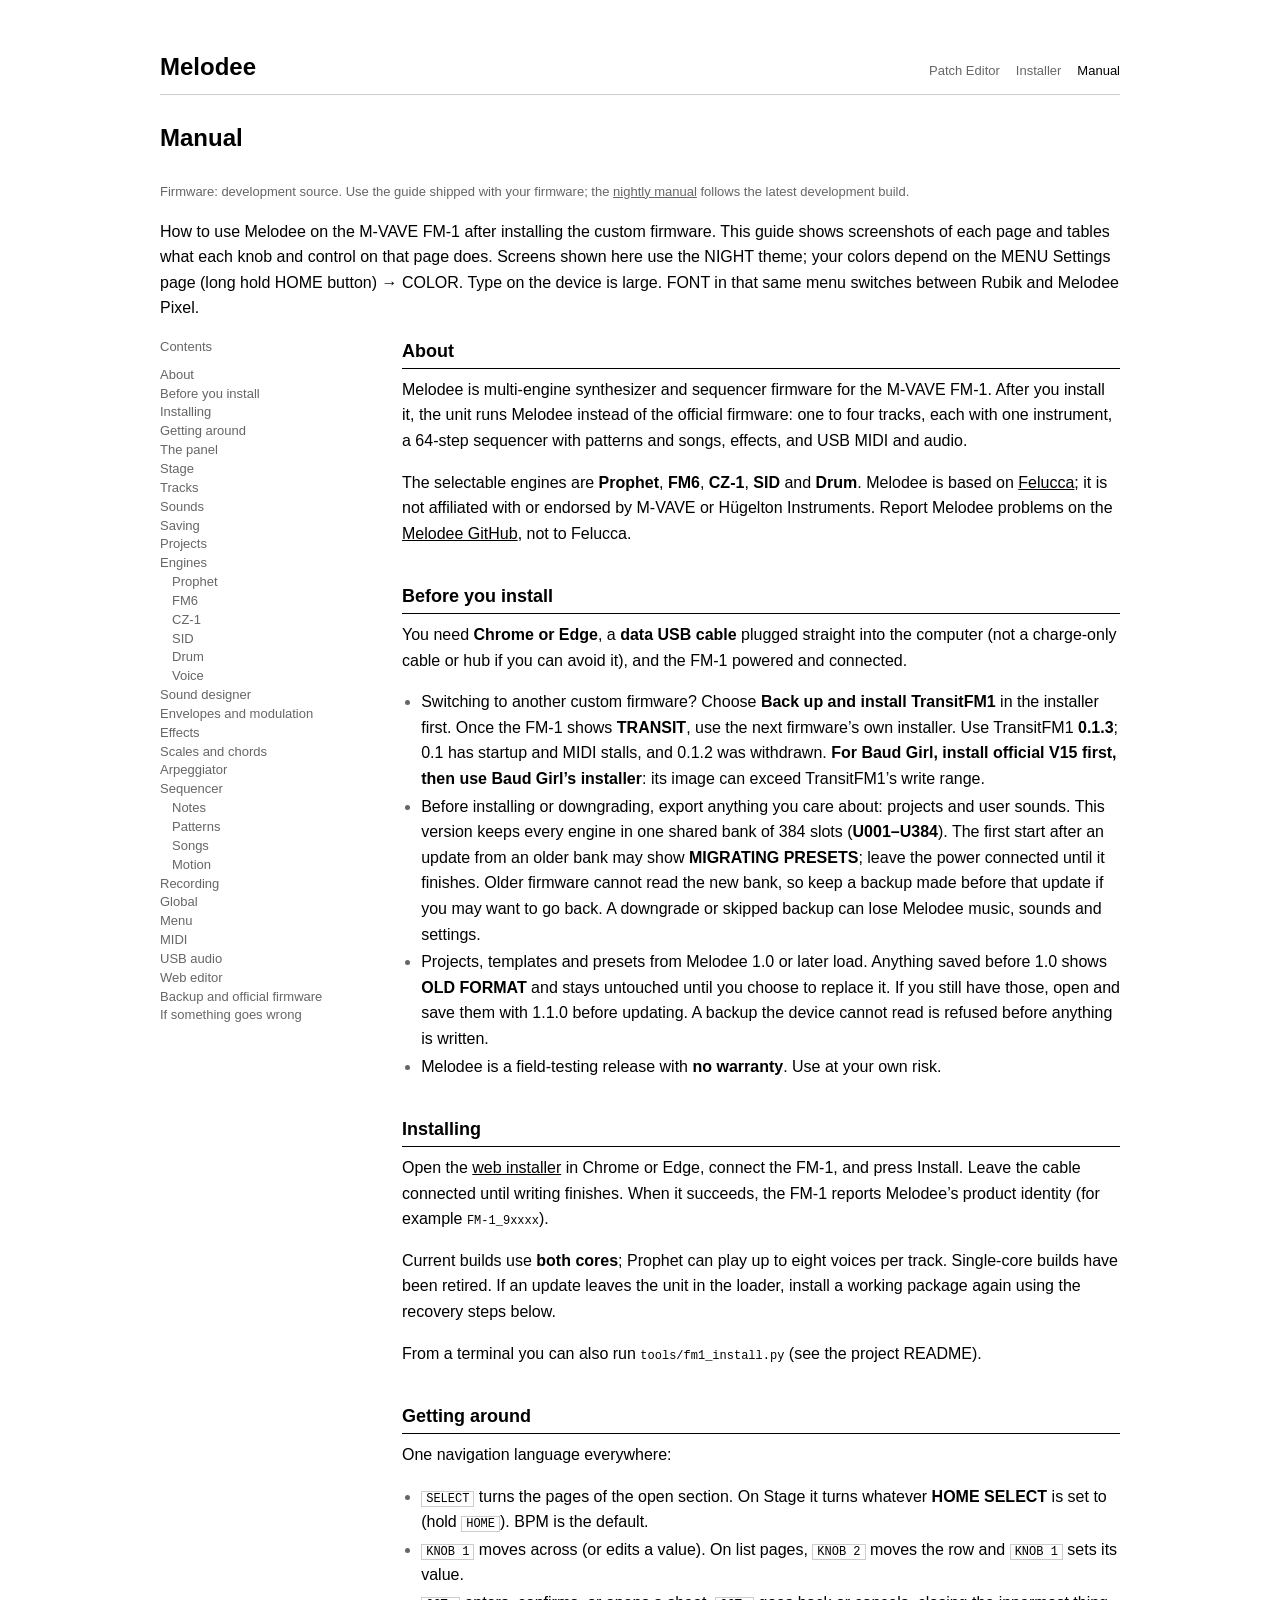
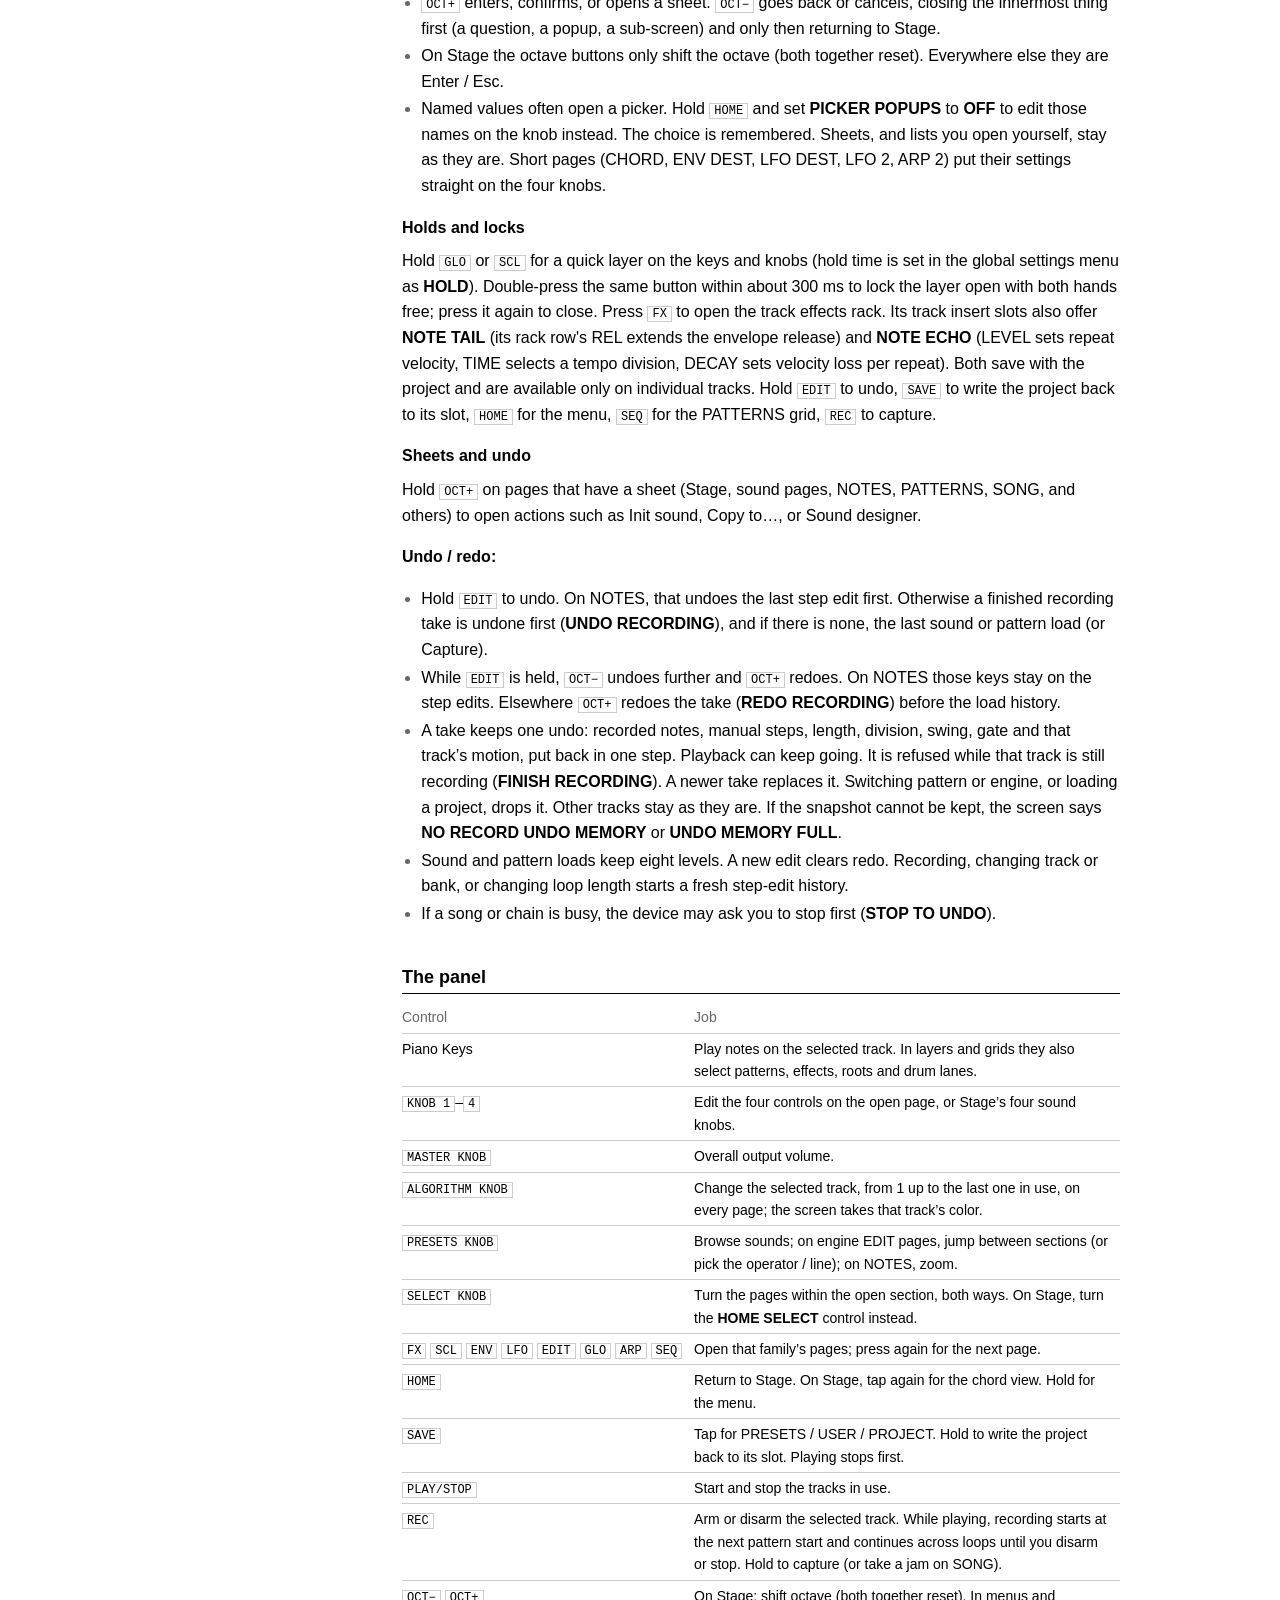
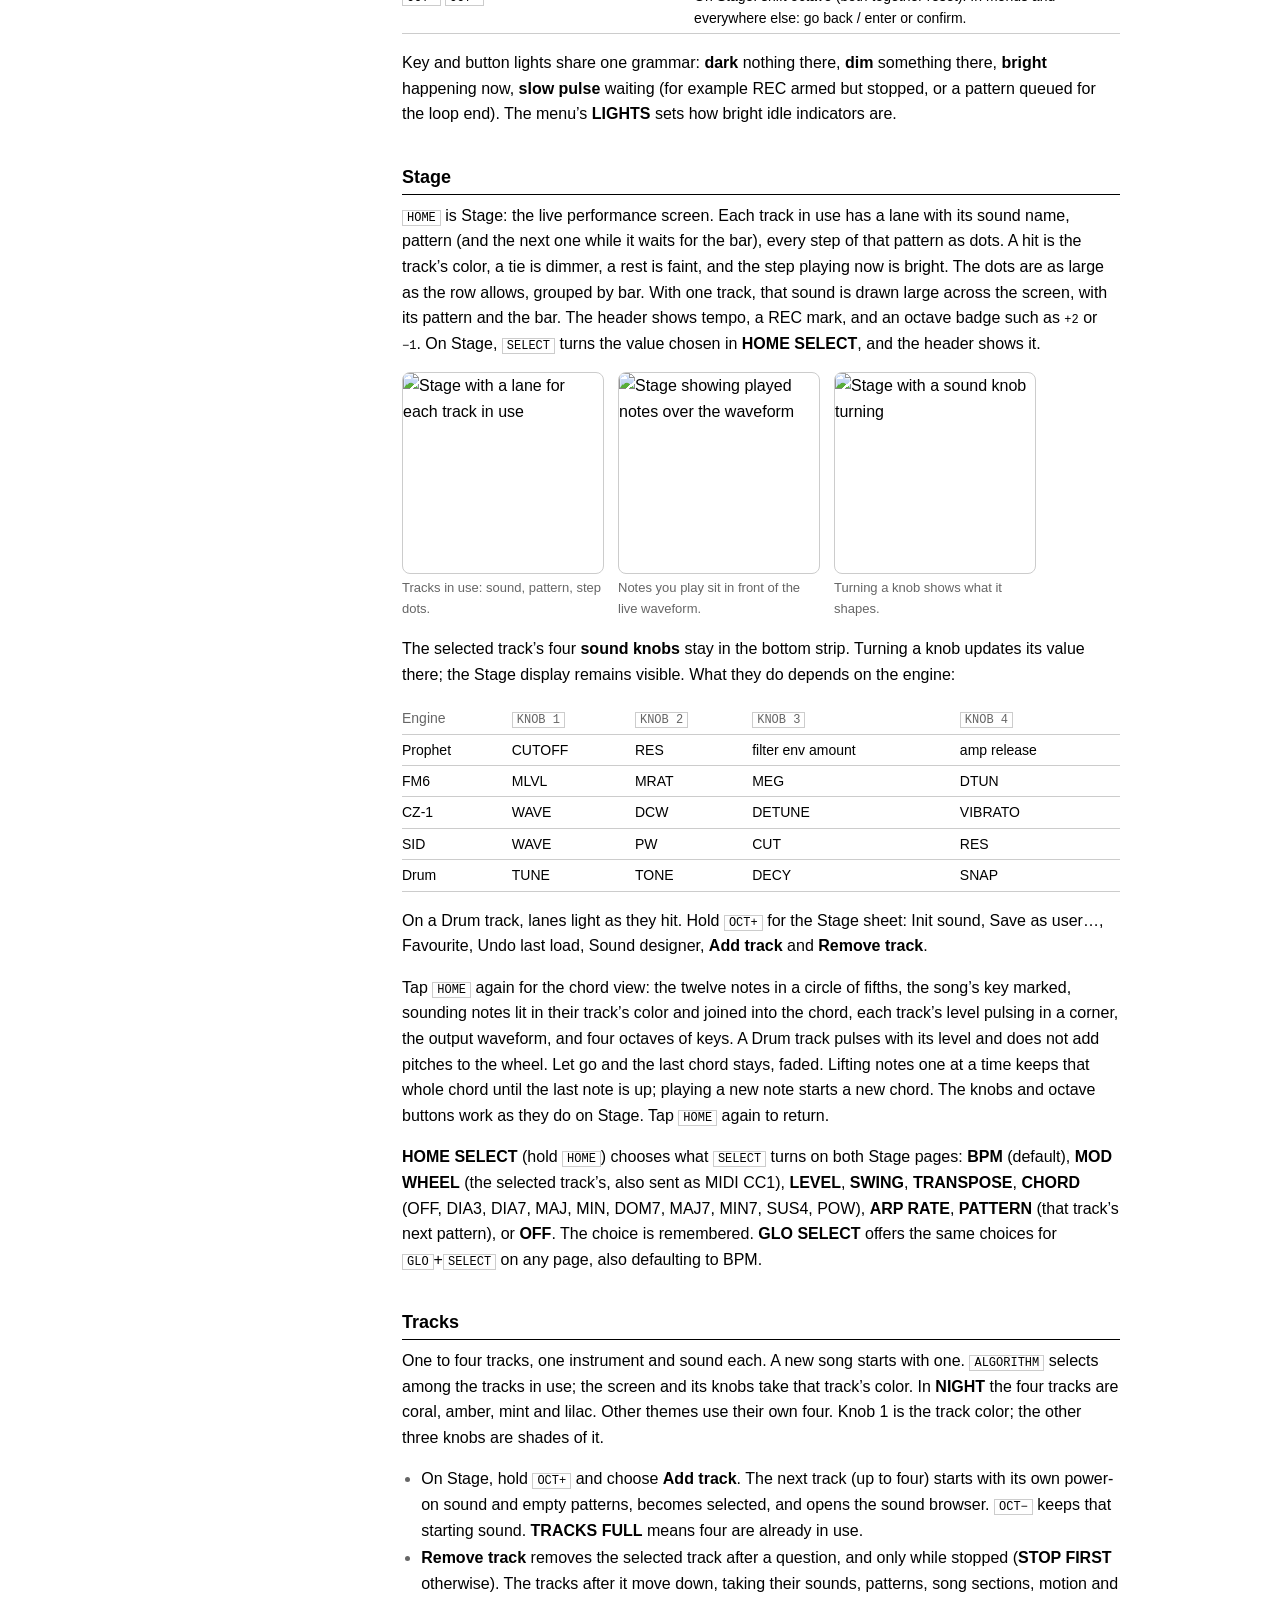
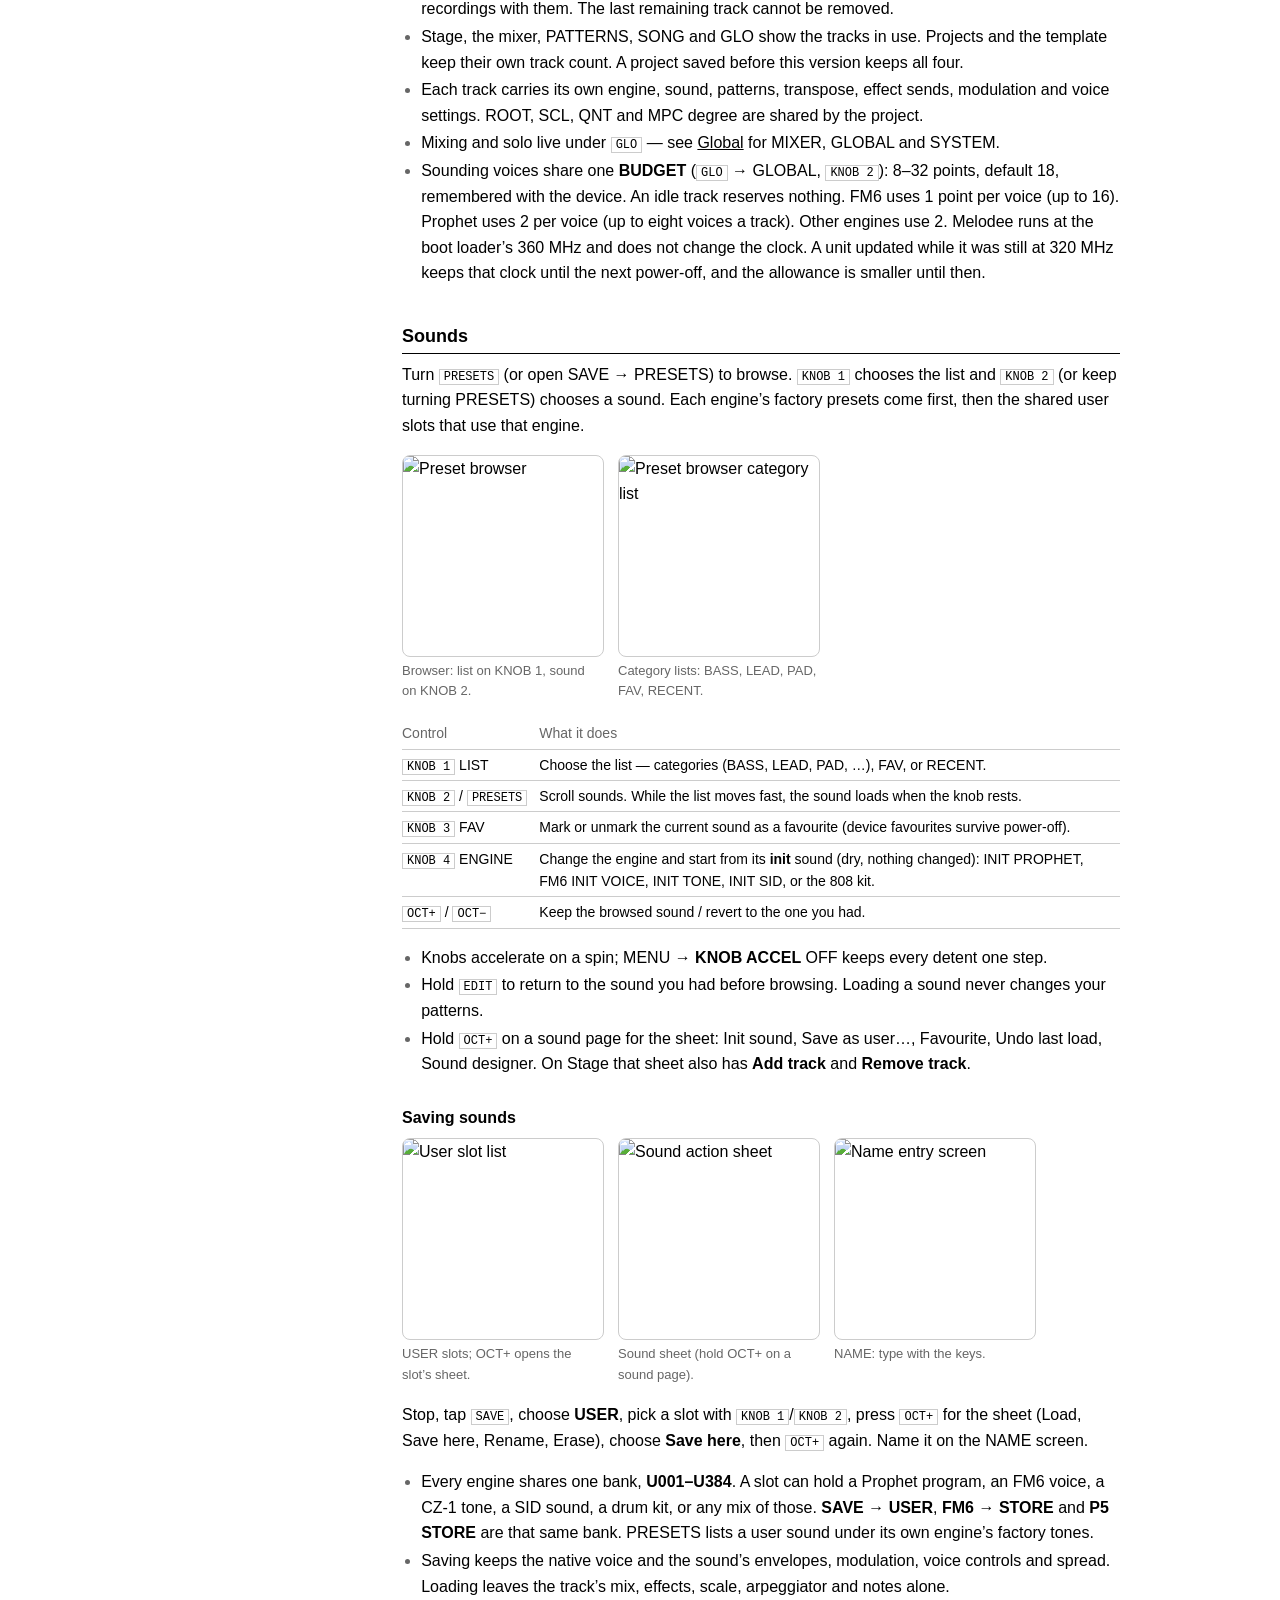
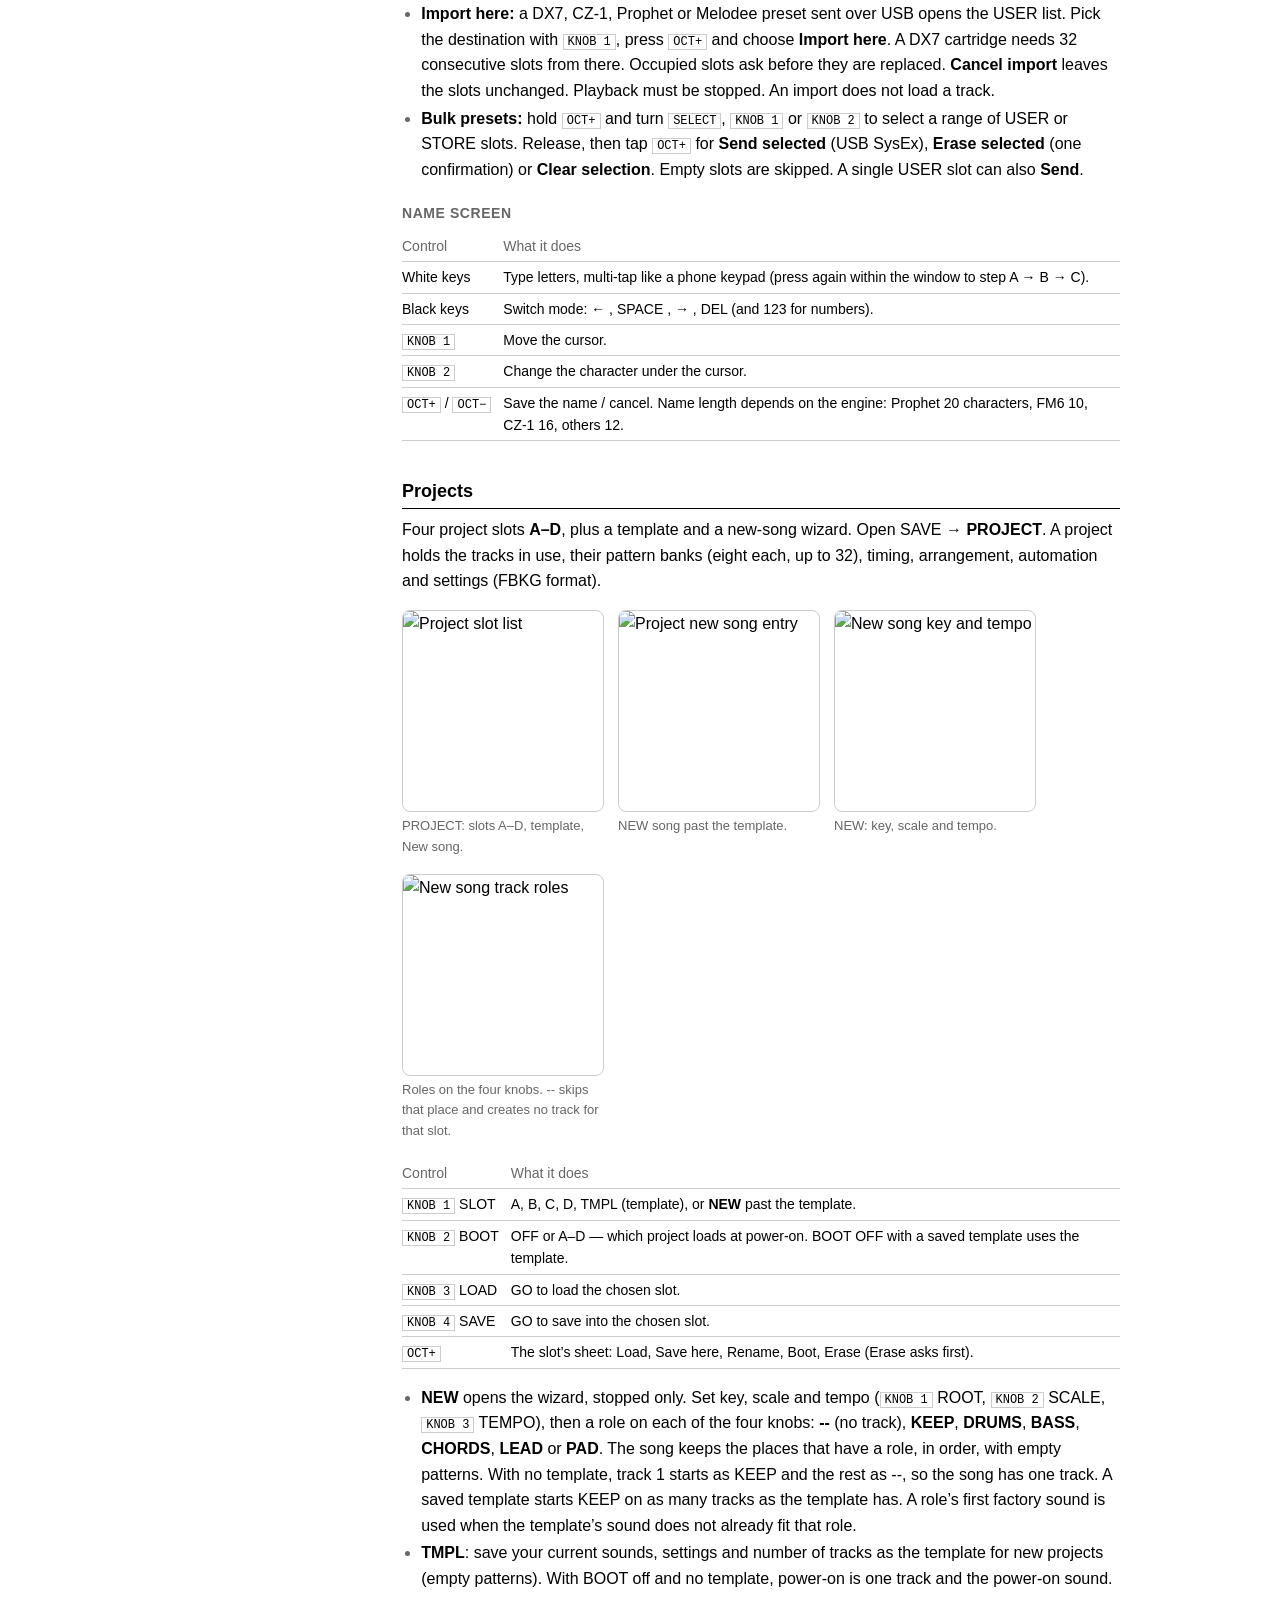
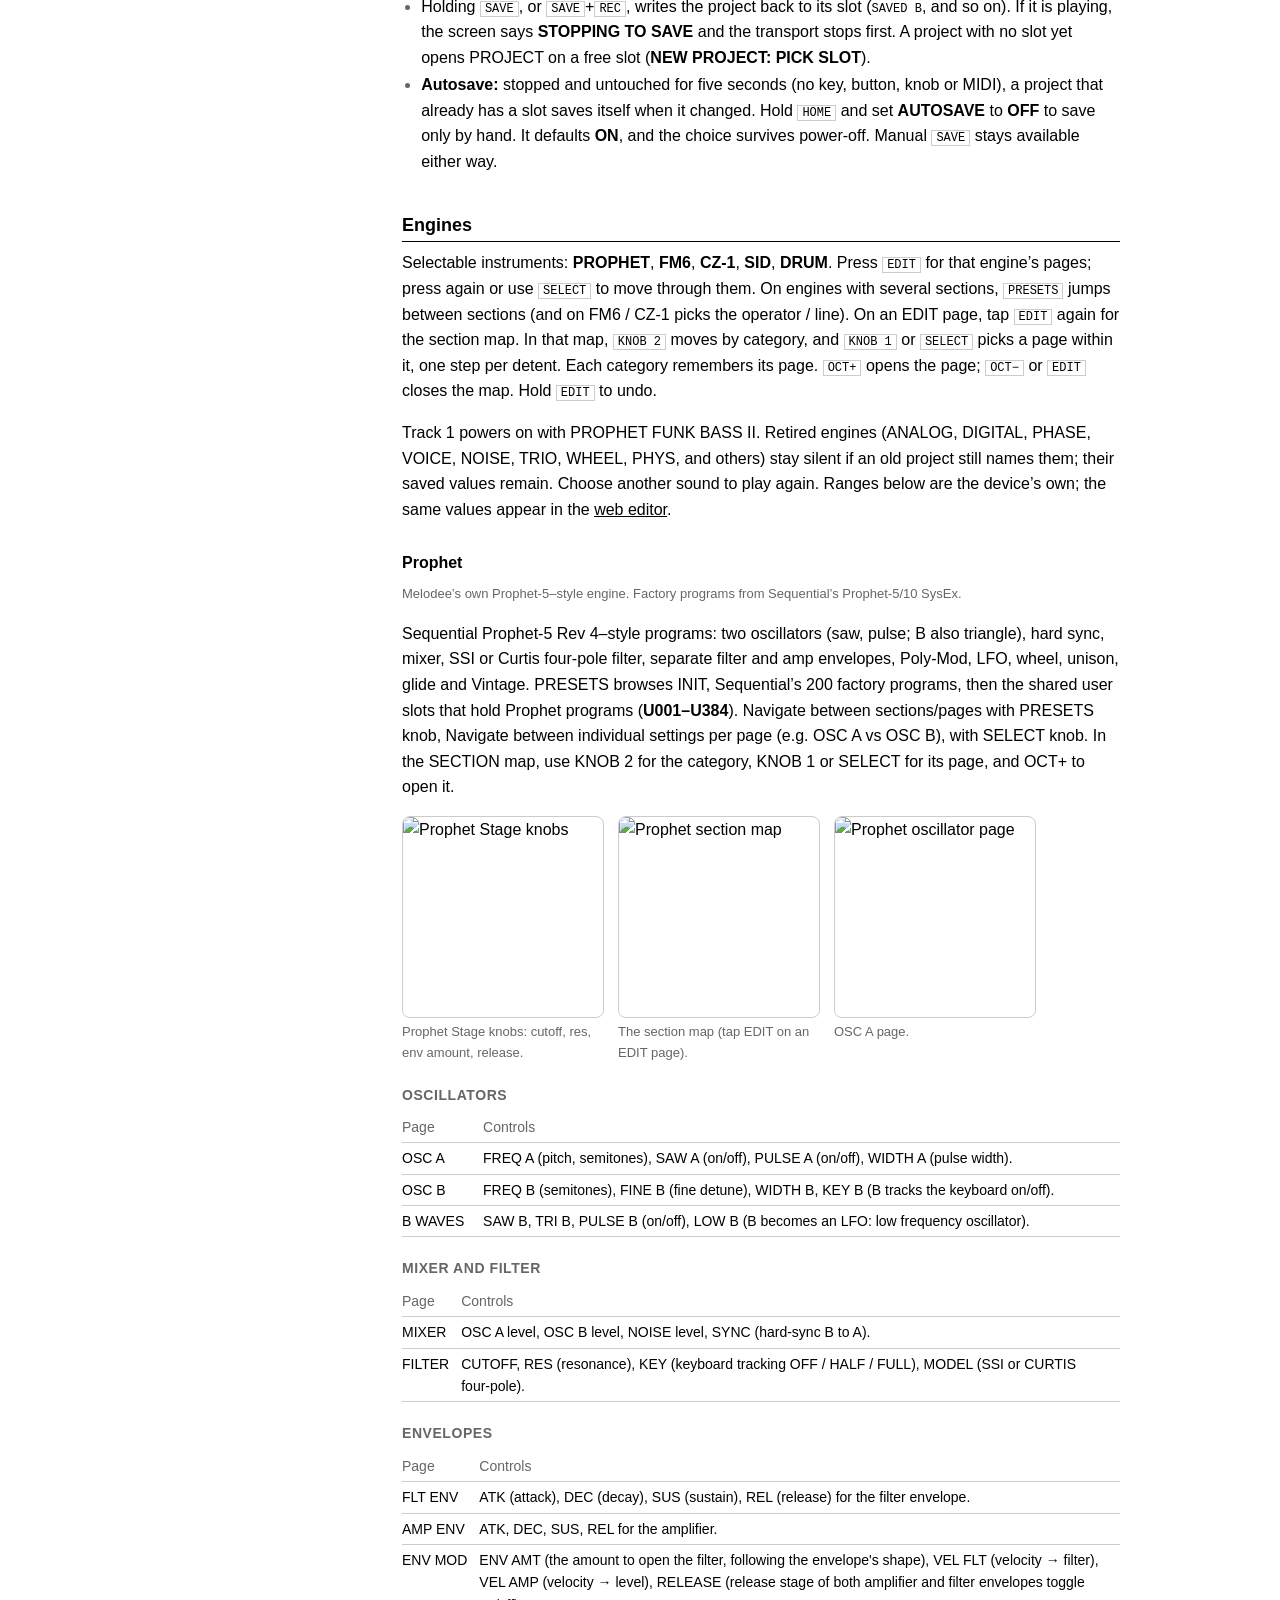
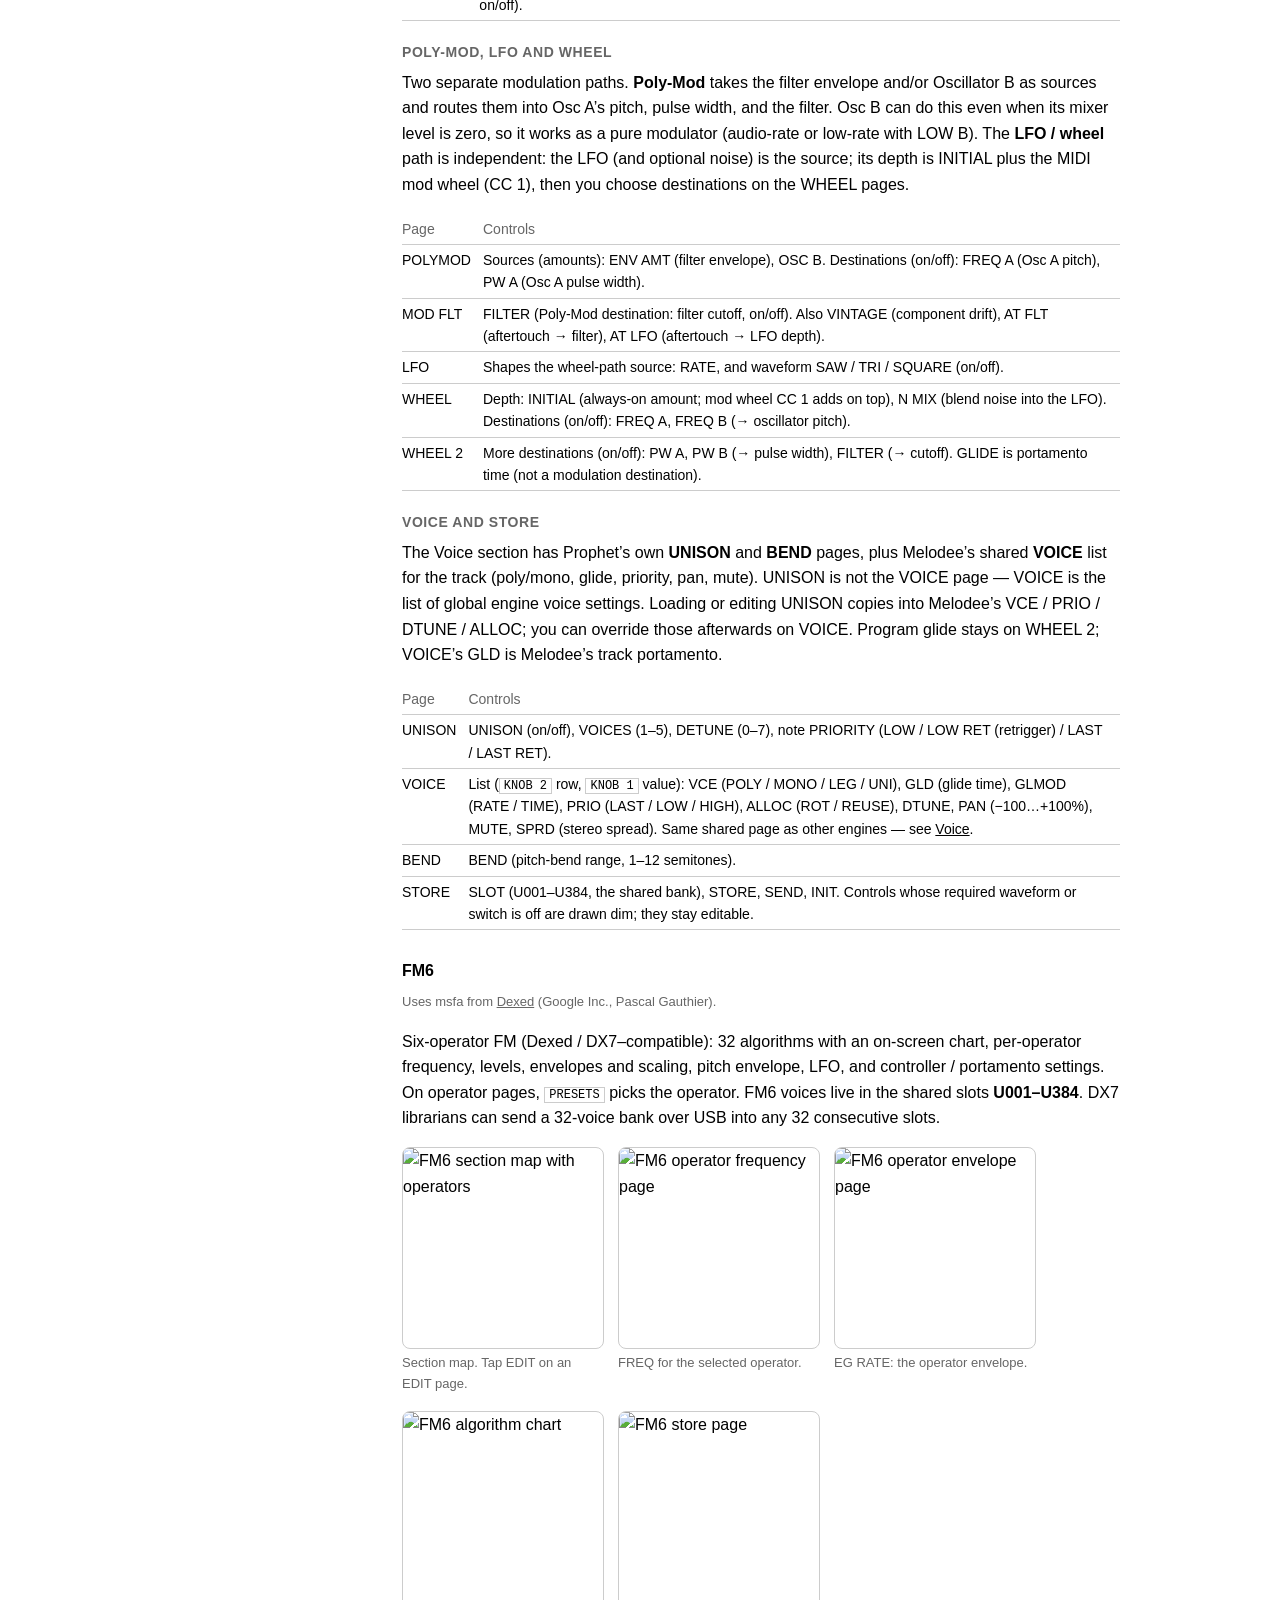
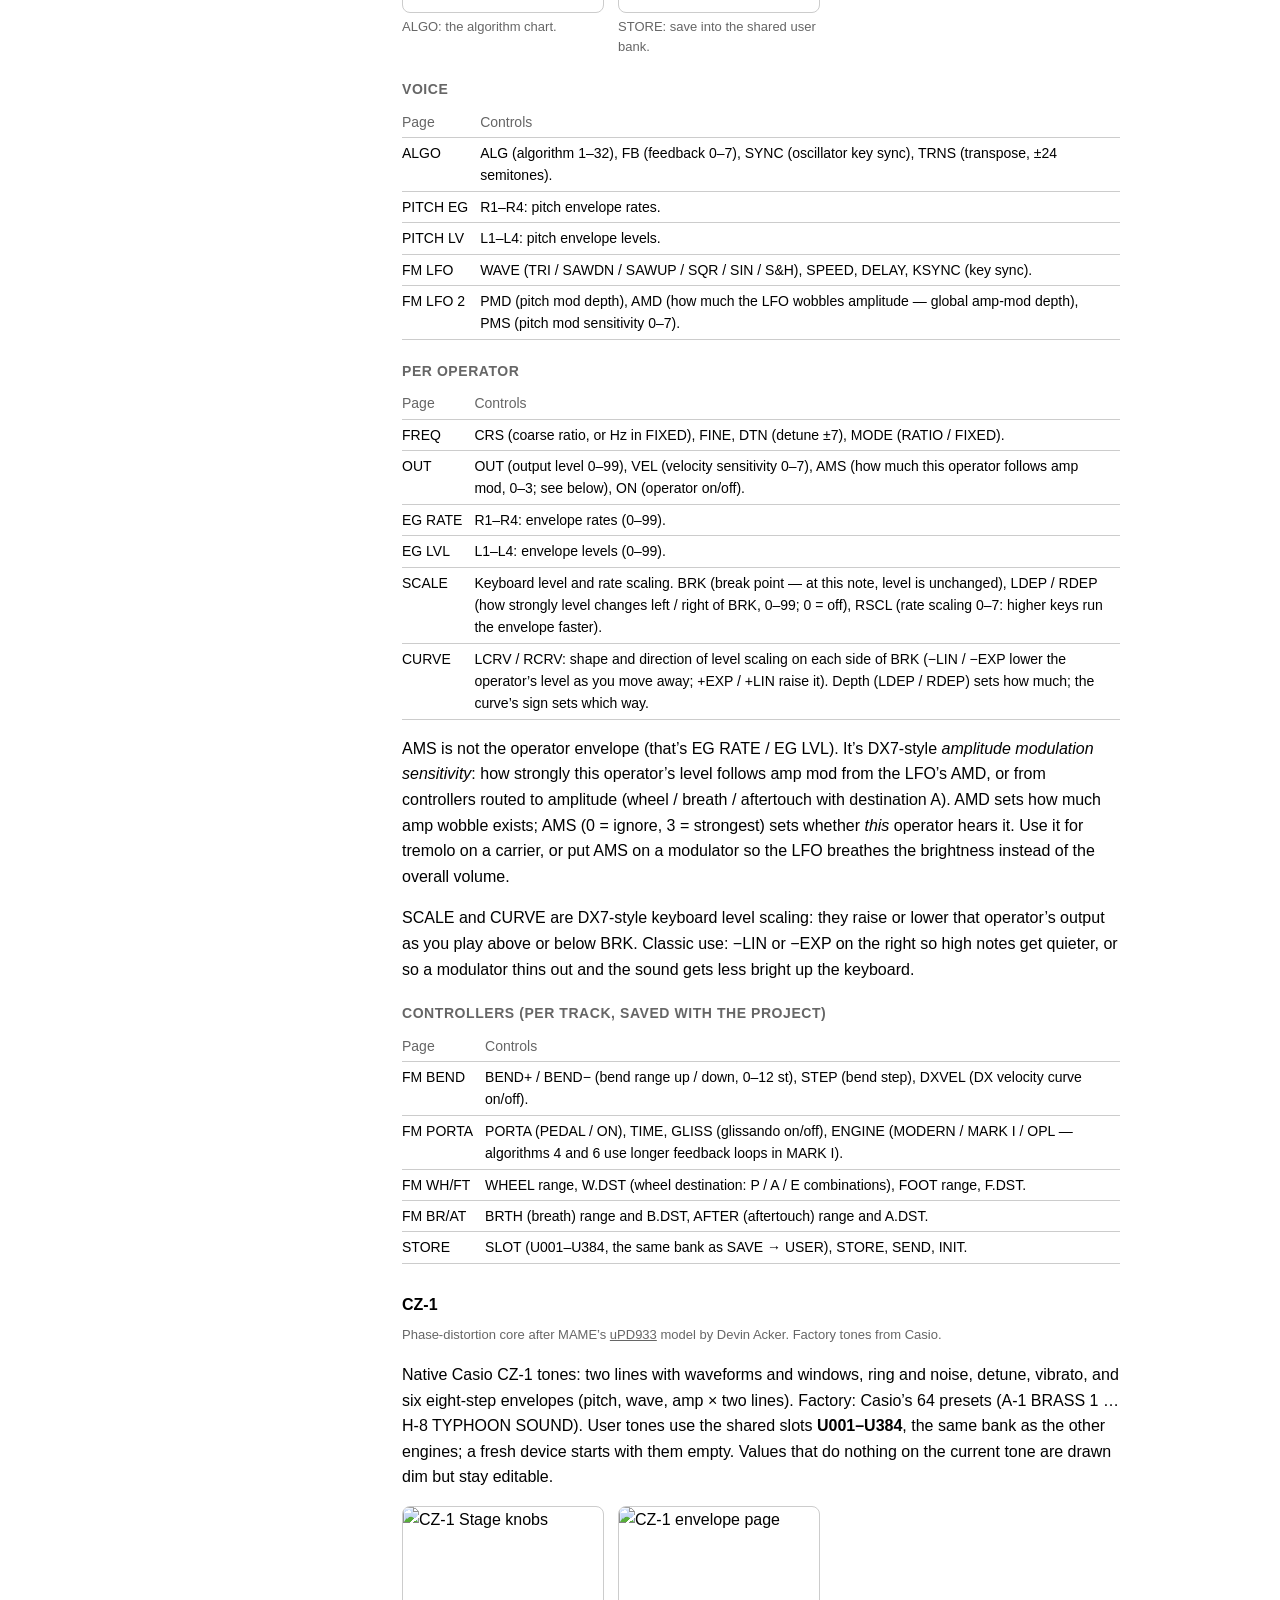
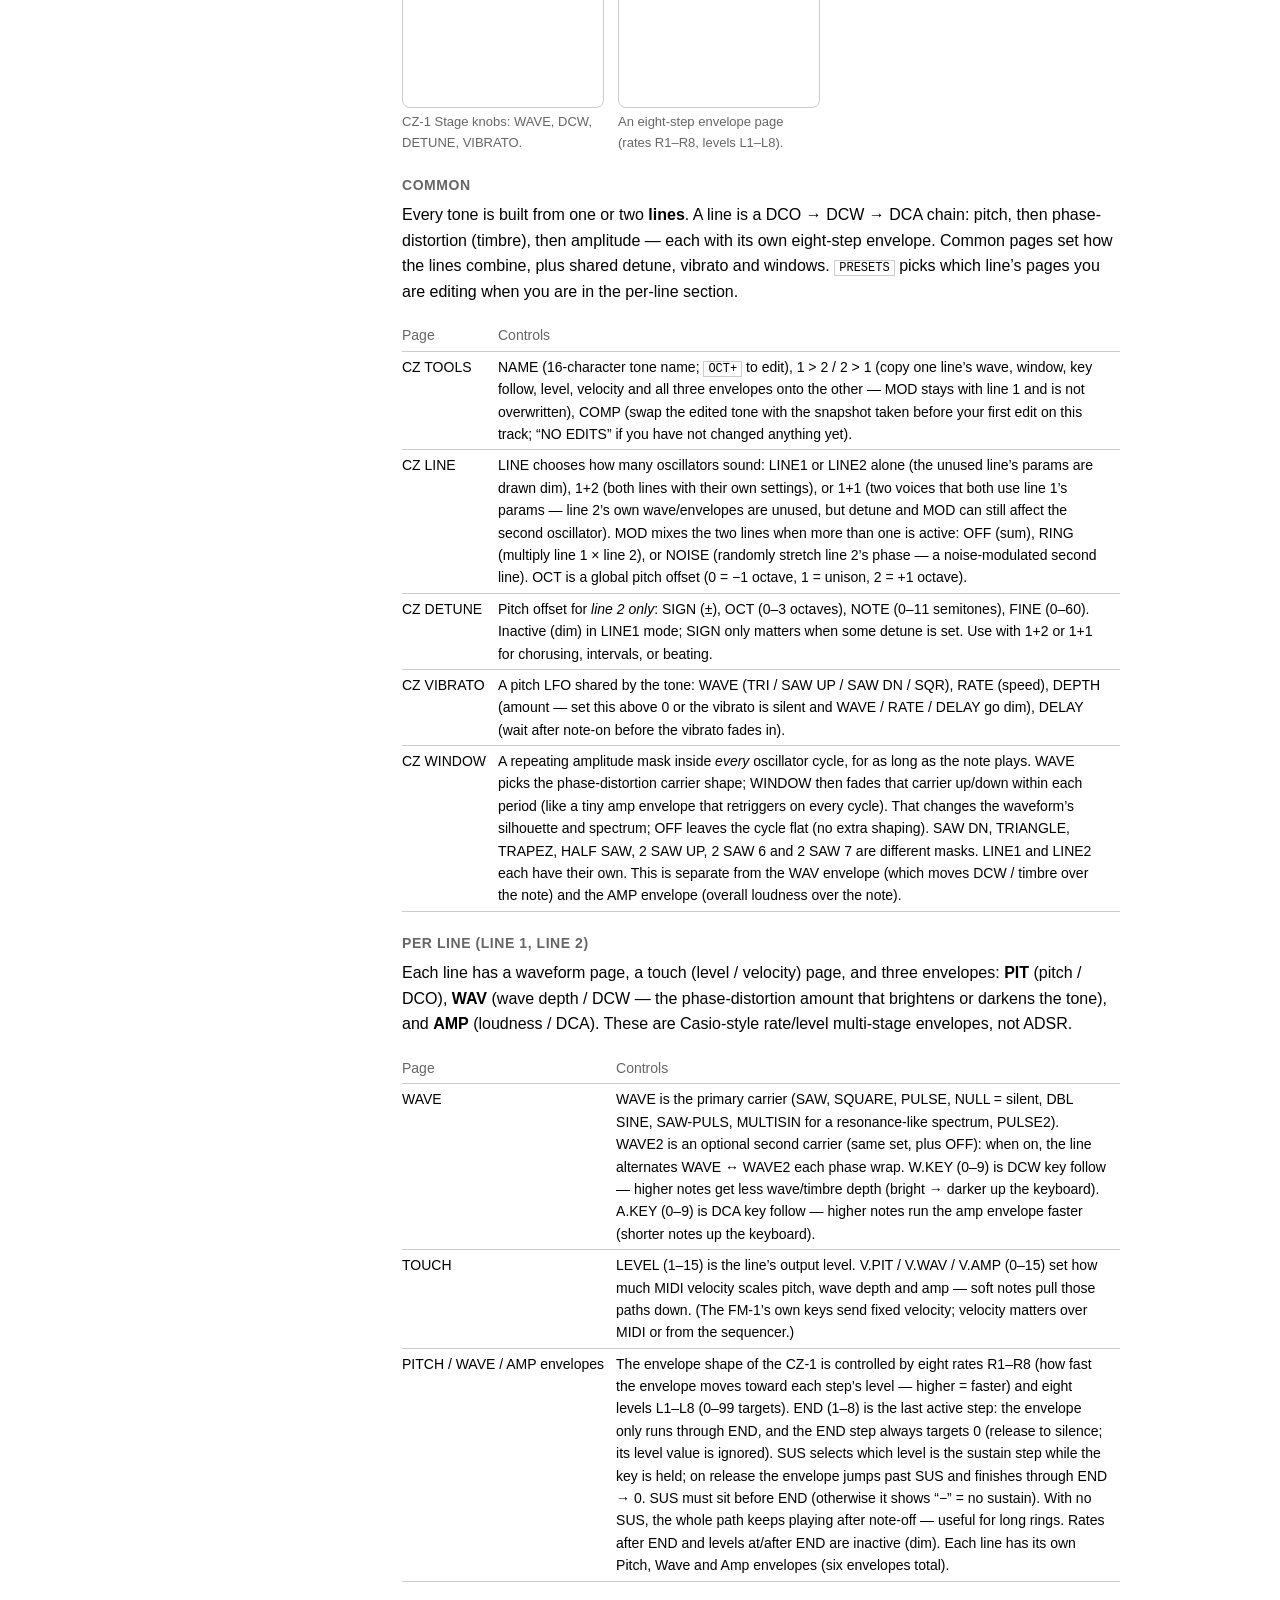
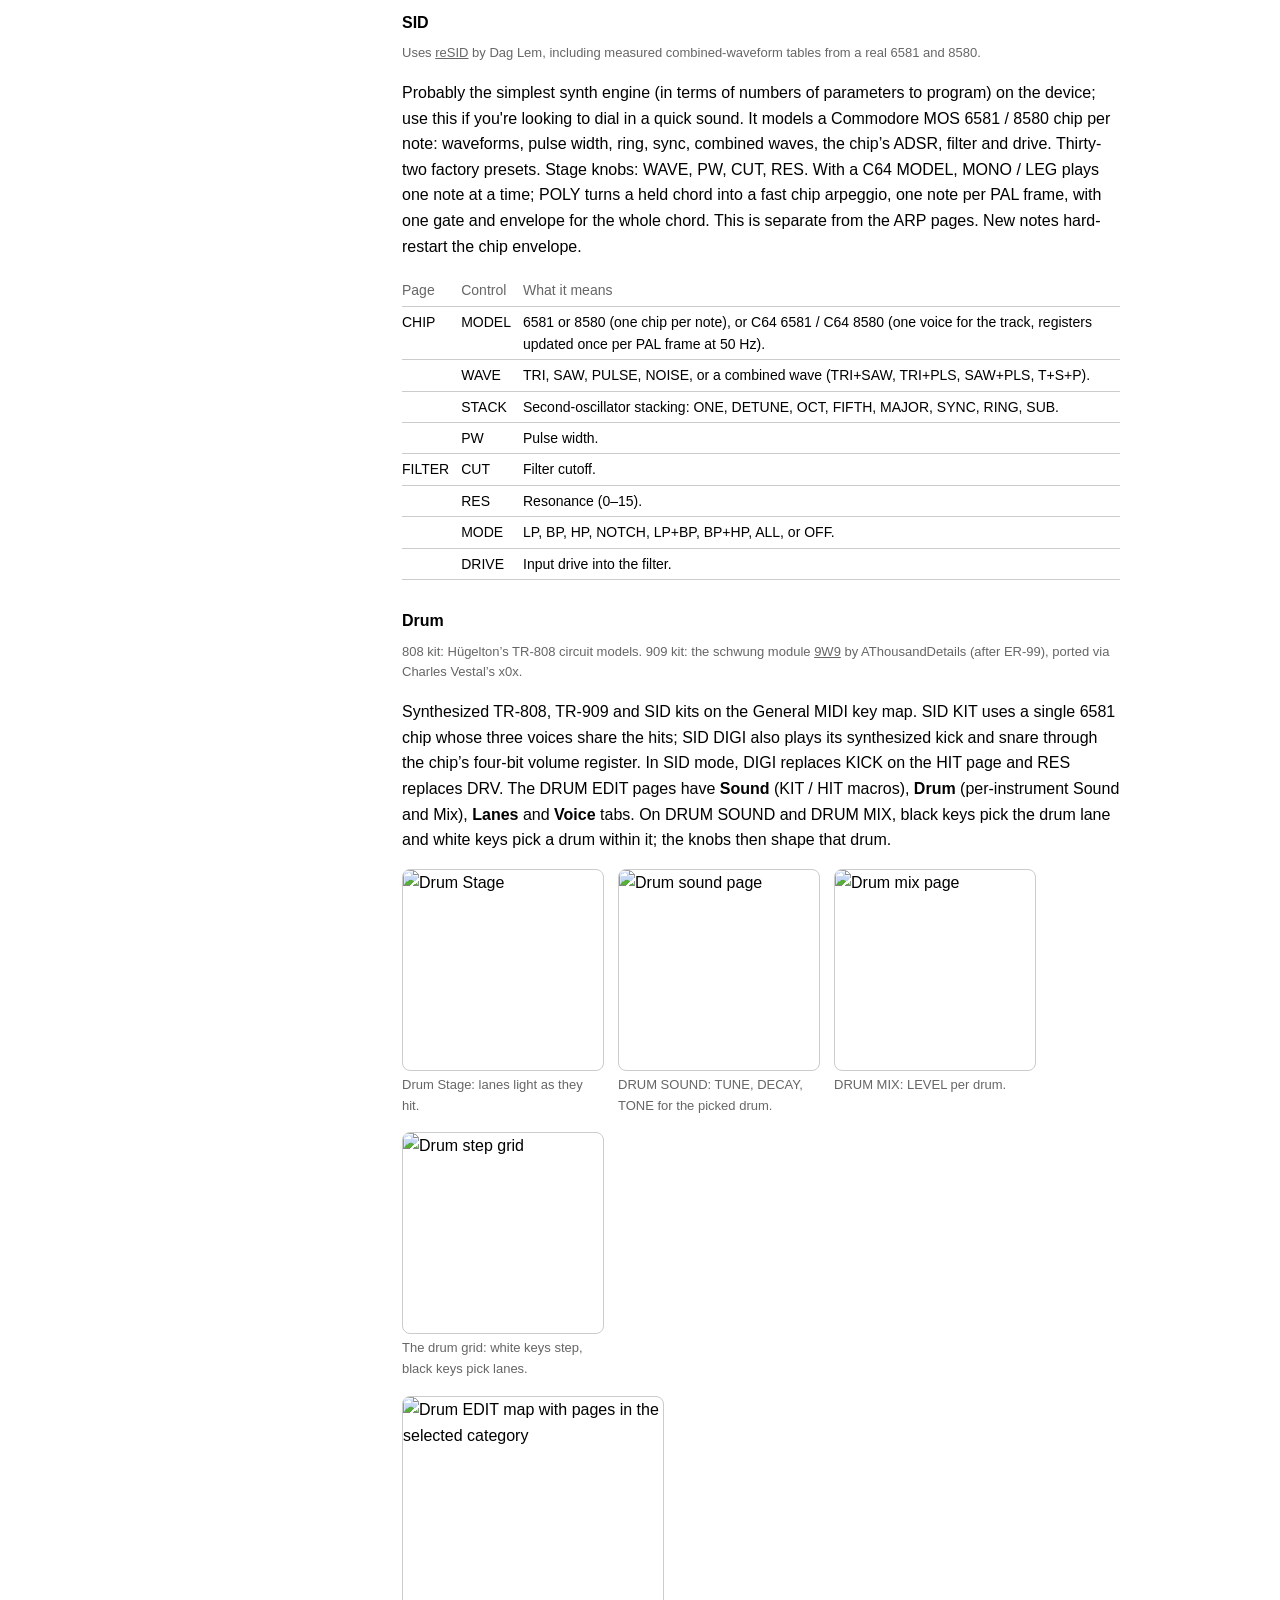
==== web/manual/index.html @ 5f08d98c "feat(seq): make recording QNT project-wide Mirror recording quantization across all eight tracks whi" ====
<!doctype html>
<!-- SPDX-License-Identifier: GPL-3.0-only
     Copyright (C) 2026 Kerem Kilic (Ellic Studio)
     Copyright (C) 2026 Relyt29 (@relyt29), Signals Intelligence Sound (https://sigintsound.com/) -->
<!-- Melodee user manual. English only. Screenshots are generated beside this file
     (NIGHT UI renders, tools/manual_shots.py) and are not committed. -->
<html lang="en">
<head>
<meta charset="utf-8">
<meta name="viewport" content="width=device-width, initial-scale=1">
<title>Melodee manual</title>
<style>
  :root { --bg: #fff; --fg: #000; --dim: #666; --line: #ccc; }
  @media (prefers-color-scheme: dark) {
    :root:not([data-theme="light"]) { --bg: #000; --fg: #fff; --dim: #888; --line: #444; }
  }
  :root[data-theme="dark"] { --bg: #000; --fg: #fff; --dim: #888; --line: #444; }
  html { color-scheme: light dark; }
  body { margin: 0; background: var(--bg); color: var(--fg);
         font: 16px/1.6 -apple-system, BlinkMacSystemFont, "Helvetica Neue", Arial, sans-serif; }
  main { max-width: 960px; margin: 0 auto; padding: 48px 16px; }
  h1 { font-size: 24px; font-weight: 600; margin: 0 0 24px; }
  h2 { font-size: 18px; font-weight: 600; margin: 0 0 8px; padding-bottom: 2px; border-bottom: 1px solid var(--fg); }
  h3 { font-size: 16px; font-weight: 600; margin: 0 0 8px; }
  h4 { font-size: 14px; font-weight: 600; margin: 20px 0 6px; color: var(--dim); text-transform: uppercase; letter-spacing: 0.04em; }
  p { margin: 0 0 16px; }
  a { color: inherit; }
  a:focus-visible { outline: 1px solid var(--fg); outline-offset: 2px; }
  .site { display: flex; justify-content: space-between; align-items: baseline; gap: 12px; margin: 0 0 24px; padding-bottom: 8px; border-bottom: 1px solid var(--line); }
  .site .brand { font-size: 24px; font-weight: 600; }
  .site .links { display: flex; gap: 16px; font-size: 13px; }
  .site .links a { color: var(--dim); text-decoration: none; }
  .site .links a:hover { color: var(--fg); }
  .site .links a[aria-current="page"] { color: var(--fg); }
  .small { color: var(--dim); font-size: 13px; }
  .layout { display: grid; grid-template-columns: minmax(0, 1fr); gap: 8px 32px; align-items: start; }
  .toc { margin: 0 0 8px; }
  .toc-label { margin: 0 0 8px; color: var(--dim); font-size: 13px; }
  .toc a { color: var(--dim); text-decoration: none; font-size: 13px; line-height: 1.45; }
  .toc a.here { color: var(--fg); font-weight: 600; }
  .toc a.sub { padding-left: 12px; }
  section { margin: 0 0 36px; scroll-margin-top: 24px; }
  section section { margin: 28px 0 0; }
  ul, ol { margin: 0 0 16px; padding-left: 1.2em; }
  li { margin: 0 0 2px; }
  li::marker { color: var(--dim); }
  table { border-collapse: collapse; width: 100%; margin: 0 0 16px; font-size: 14px; }
  th { font-weight: 400; color: var(--dim); text-align: left; }
  td, th { border-bottom: 1px solid var(--line); padding: 4px 12px 4px 0; vertical-align: top; }
  td:first-child { white-space: nowrap; }
  kbd, code { font: 12px/1.4 ui-monospace, SFMono-Regular, Menlo, Consolas, monospace; }
  kbd { border: 1px solid var(--line); padding: 0 4px; }
  figure { margin: 0 0 16px; }
  figure img { display: block; width: 100%; height: auto; }
  /* Device screens are 240 x 240; keep them small and crisp rather than stretched to the text column. */
  figure.shot { max-width: 260px; }
  figure.shot img { image-rendering: pixelated; border: 1px solid var(--line); border-radius: 8px; }
  .shots { display: flex; flex-wrap: wrap; gap: 16px; align-items: flex-start; margin: 0 0 16px; }
  .shots figure { margin: 0; flex: 0 1 200px; max-width: 210px; }
  figcaption { color: var(--dim); font-size: 13px; margin-top: 4px; }
  footer { margin-top: 24px; }
  @media (max-width: 799px) {
    .toc { display: flex; flex-wrap: wrap; gap: 2px 12px; }
    .toc-label { width: 100%; }
    .toc a.sub { padding-left: 0; }
  }
  @media (min-width: 800px) {
    .layout { grid-template-columns: 210px minmax(0, 1fr); }
    .toc { position: sticky; top: 24px; max-height: calc(100vh - 48px); overflow: auto; display: flex; flex-direction: column; }
  }
</style>
</head>
<body>
<main>
  <nav class="site">
    <span class="brand">Melodee</span>
    <div class="links">
      <a href="../editor/">Patch Editor</a>
      <a href="../installer/">Installer</a>
      <a href="./" aria-current="page">Manual</a>
    </div>
  </nav>
  <h1>Manual</h1>
  <p class="small">Firmware: <span data-firmware-version>development source</span>. Use the guide shipped with your firmware; the <a href="https://keremimo.github.io/melodee/webapp/manual/nightly/">nightly manual</a> follows the latest development build.</p>
  <p>How to use Melodee on the M-VAVE FM-1 after installing the custom firmware. This guide shows screenshots of each page and tables what each knob and control on that page does. Screens shown here use the NIGHT theme; your colors depend on the MENU Settings page (long hold HOME button) → COLOR. Type on the device is large. FONT in that same menu switches between Rubik and Melodee Pixel.</p>

  <div class="layout">
    <nav class="toc" id="toc" aria-label="Contents">
      <p class="toc-label">Contents</p>
      <a href="#about">About</a>
      <a href="#before">Before you install</a>
      <a href="#install">Installing</a>
      <a href="#navigate">Getting around</a>
      <a href="#panel">The panel</a>
      <a href="#stage">Stage</a>
      <a href="#tracks">Tracks</a>
      <a href="#sounds">Sounds</a>
      <a href="#saving">Saving</a>
      <a href="#projects">Projects</a>
      <a href="#engines">Engines</a>
      <a class="sub" href="#prophet">Prophet</a>
      <a class="sub" href="#fm6">FM6</a>
      <a class="sub" href="#cz1">CZ-1</a>
      <a class="sub" href="#sid">SID</a>
      <a class="sub" href="#drum">Drum</a>
      <a class="sub" href="#voice">Voice</a>
      <a href="#designer">Sound designer</a>
      <a href="#modulation">Envelopes and modulation</a>
      <a href="#effects">Effects</a>
      <a href="#scales">Scales and chords</a>
      <a href="#arp">Arpeggiator</a>
      <a href="#sequencer">Sequencer</a>
      <a class="sub" href="#notes">Notes</a>
      <a class="sub" href="#patterns">Patterns</a>
      <a class="sub" href="#songs">Songs</a>
      <a class="sub" href="#motion">Motion</a>
      <a href="#recording">Recording</a>
      <a href="#global">Global</a>
      <a href="#menu">Menu</a>
      <a href="#midi">MIDI</a>
      <a href="#usb-audio">USB audio</a>
      <a href="#editor">Web editor</a>
      <a href="#backup">Backup and official firmware</a>
      <a href="#trouble">If something goes wrong</a>
    </nav>

    <article id="doc">
      <section id="about">
        <h2>About</h2>
        <p>Melodee is multi-engine synthesizer and sequencer firmware for the M-VAVE FM-1. After you install it, the unit runs Melodee instead of the official firmware: one to four tracks, each with one instrument, a 64-step sequencer with patterns and songs, effects, and USB MIDI and audio.</p>
        <p>The selectable engines are <strong>Prophet</strong>, <strong>FM6</strong>, <strong>CZ-1</strong>, <strong>SID</strong> and <strong>Drum</strong>. Melodee is based on <a href="https://github.com/hugelton/Felucca" target="_blank" rel="noopener">Felucca</a>; it is not affiliated with or endorsed by M-VAVE or Hügelton Instruments. Report Melodee problems on the <a href="https://github.com/keremimo/melodee" target="_blank" rel="noopener">Melodee GitHub</a>, not to Felucca.</p>
      </section>

      <section id="before">
        <h2>Before you install</h2>
        <p>You need <strong>Chrome or Edge</strong>, a <strong>data USB cable</strong> plugged straight into the computer (not a charge-only cable or hub if you can avoid it), and the FM-1 powered and connected.</p>
        <ul>
          <li>Switching to another custom firmware? Choose <strong>Back up and install TransitFM1</strong> in the installer first. Once the FM-1 shows <strong>TRANSIT</strong>, use the next firmware’s own installer. Use TransitFM1 <strong>0.1.3</strong>; 0.1 has startup and MIDI stalls, and 0.1.2 was withdrawn. <strong>For Baud Girl, install official V15 first, then use Baud Girl’s installer</strong>: its image can exceed TransitFM1’s write range.</li>
          <li>Before installing or downgrading, export anything you care about: projects and user sounds. This version keeps every engine in one shared bank of 384 slots (<strong>U001–U384</strong>). The first start after an update from an older bank may show <strong>MIGRATING PRESETS</strong>; leave the power connected until it finishes. Older firmware cannot read the new bank, so keep a backup made before that update if you may want to go back. A downgrade or skipped backup can lose Melodee music, sounds and settings.</li>
          <li>Projects, templates and presets from Melodee 1.0 or later load. Anything saved before 1.0 shows <strong>OLD FORMAT</strong> and stays untouched until you choose to replace it. If you still have those, open and save them with 1.1.0 before updating. A backup the device cannot read is refused before anything is written.</li>
          <li>Melodee is a field-testing release with <strong>no warranty</strong>. Use at your own risk.</li>
        </ul>
      </section>

      <section id="install">
        <h2>Installing</h2>
        <p>Open the <a href="../installer/">web installer</a> in Chrome or Edge, connect the FM-1, and press Install. Leave the cable connected until writing finishes. When it succeeds, the FM-1 reports Melodee’s product identity (for example <code>FM-1_9xxxx</code>).</p>
        <p>Current builds use <strong>both cores</strong>; Prophet can play up to eight voices per track. Single-core builds have been retired. If an update leaves the unit in the loader, install a working package again using the recovery steps below.</p>
        <p>From a terminal you can also run <code>tools/fm1_install.py</code> (see the project README).</p>
      </section>

      <section id="navigate">
        <h2>Getting around</h2>
        <p>One navigation language everywhere:</p>
        <ul>
          <li><kbd>SELECT</kbd> turns the pages of the open section. On Stage it turns whatever <strong>HOME SELECT</strong> is set to (hold <kbd>HOME</kbd>). BPM is the default.</li>
          <li><kbd>KNOB 1</kbd> moves across (or edits a value). On list pages, <kbd>KNOB 2</kbd> moves the row and <kbd>KNOB 1</kbd> sets its value.</li>
          <li><kbd>OCT+</kbd> enters, confirms, or opens a sheet. <kbd>OCT−</kbd> goes back or cancels, closing the innermost thing first (a question, a popup, a sub-screen) and only then returning to Stage.</li>
          <li>On Stage the octave buttons only shift the octave (both together reset). Everywhere else they are Enter / Esc.</li>
          <li>Named values often open a picker. Hold <kbd>HOME</kbd> and set <strong>PICKER POPUPS</strong> to <strong>OFF</strong> to edit those names on the knob instead. The choice is remembered. Sheets, and lists you open yourself, stay as they are. Short pages (CHORD, ENV DEST, LFO DEST, LFO 2, ARP 2) put their settings straight on the four knobs.</li>
        </ul>
        <h3>Holds and locks</h3>
        <p>Hold <kbd>GLO</kbd> or <kbd>SCL</kbd> for a quick layer on the keys and knobs (hold time is set in the global settings menu as <strong>HOLD</strong>). Double-press the same button within about 300&nbsp;ms to lock the layer open with both hands free; press it again to close. Press <kbd>FX</kbd> to open the track effects rack. Its track insert slots also offer <strong>NOTE TAIL</strong> (its rack row's REL extends the envelope release) and <strong>NOTE ECHO</strong> (LEVEL sets repeat velocity, TIME selects a tempo division, DECAY sets velocity loss per repeat). Both save with the project and are available only on individual tracks. Hold <kbd>EDIT</kbd> to undo, <kbd>SAVE</kbd> to write the project back to its slot, <kbd>HOME</kbd> for the menu, <kbd>SEQ</kbd> for the PATTERNS grid, <kbd>REC</kbd> to capture.</p>
        <h3>Sheets and undo</h3>
        <p>Hold <kbd>OCT+</kbd> on pages that have a sheet (Stage, sound pages, NOTES, PATTERNS, SONG, and others) to open actions such as Init sound, Copy to…, or Sound designer.</p>
        <p><strong>Undo / redo:</strong></p>
        <ul>
          <li>Hold <kbd>EDIT</kbd> to undo. On NOTES, that undoes the last step edit first. Otherwise a finished recording take is undone first (<strong>UNDO RECORDING</strong>), and if there is none, the last sound or pattern load (or Capture).</li>
          <li>While <kbd>EDIT</kbd> is held, <kbd>OCT−</kbd> undoes further and <kbd>OCT+</kbd> redoes. On NOTES those keys stay on the step edits. Elsewhere <kbd>OCT+</kbd> redoes the take (<strong>REDO RECORDING</strong>) before the load history.</li>
          <li>A take keeps one undo: recorded notes, manual steps, length, division, swing, gate and that track’s motion, put back in one step. Playback can keep going. It is refused while that track is still recording (<strong>FINISH RECORDING</strong>). A newer take replaces it. Switching pattern or engine, or loading a project, drops it. Other tracks stay as they are. If the snapshot cannot be kept, the screen says <strong>NO RECORD UNDO MEMORY</strong> or <strong>UNDO MEMORY FULL</strong>.</li>
          <li>Sound and pattern loads keep eight levels. A new edit clears redo. Recording, changing track or bank, or changing loop length starts a fresh step-edit history.</li>
          <li>If a song or chain is busy, the device may ask you to stop first (<strong>STOP TO UNDO</strong>).</li>
        </ul>
      </section>

      <section id="panel">
        <h2>The panel</h2>
        <table>
          <thead><tr><th>Control</th><th>Job</th></tr></thead>
          <tbody>
            <tr><td>Piano Keys</td><td>Play notes on the selected track. In layers and grids they also select patterns, effects, roots and drum lanes.</td></tr>
            <tr><td><kbd>KNOB 1</kbd>–<kbd>4</kbd></td><td>Edit the four controls on the open page, or Stage’s four sound knobs.</td></tr>
            <tr><td><kbd>MASTER KNOB</kbd></td><td>Overall output volume.</td></tr>
            <tr><td><kbd>ALGORITHM KNOB</kbd></td><td>Change the selected track, from 1 up to the last one in use, on every page; the screen takes that track’s color.</td></tr>
            <tr><td><kbd>PRESETS KNOB</kbd></td><td>Browse sounds; on engine EDIT pages, jump between sections (or pick the operator / line); on NOTES, zoom.</td></tr>
            <tr><td><kbd>SELECT KNOB</kbd></td><td>Turn the pages within the open section, both ways. On Stage, turn the <strong>HOME SELECT</strong> control instead.</td></tr>
            <tr><td><kbd>FX</kbd> <kbd>SCL</kbd> <kbd>ENV</kbd> <kbd>LFO</kbd> <kbd>EDIT</kbd> <kbd>GLO</kbd> <kbd>ARP</kbd> <kbd>SEQ</kbd></td><td>Open that family’s pages; press again for the next page.</td></tr>
            <tr><td><kbd>HOME</kbd></td><td>Return to Stage. On Stage, tap again for the chord view. Hold for the menu.</td></tr>
            <tr><td><kbd>SAVE</kbd></td><td>Tap for PRESETS / USER / PROJECT. Hold to write the project back to its slot. Playing stops first.</td></tr>
            <tr><td><kbd>PLAY/STOP</kbd></td><td>Start and stop the tracks in use.</td></tr>
            <tr><td><kbd>REC</kbd></td><td>Arm or disarm the selected track. While playing, recording starts at the next pattern start and continues across loops until you disarm or stop. Hold to capture (or take a jam on SONG).</td></tr>
            <tr><td><kbd>OCT−</kbd> <kbd>OCT+</kbd></td><td>On Stage: shift octave (both together reset). In menus and everywhere else: go back / enter or confirm.</td></tr>
          </tbody>
        </table>
        <p>Key and button lights share one grammar: <strong>dark</strong> nothing there, <strong>dim</strong> something there, <strong>bright</strong> happening now, <strong>slow pulse</strong> waiting (for example REC armed but stopped, or a pattern queued for the loop end). The menu’s <strong>LIGHTS</strong> sets how bright idle indicators are.</p>
      </section>


      <section id="stage">
        <h2>Stage</h2>
        <p><kbd>HOME</kbd> is Stage: the live performance screen. Each track in use has a lane with its sound name, pattern (and the next one while it waits for the bar), every step of that pattern as dots. A hit is the track’s color, a tie is dimmer, a rest is faint, and the step playing now is bright. The dots are as large as the row allows, grouped by bar. With one track, that sound is drawn large across the screen, with its pattern and the bar. The header shows tempo, a REC mark, and an octave badge such as <code>+2</code> or <code>−1</code>. On Stage, <kbd>SELECT</kbd> turns the value chosen in <strong>HOME SELECT</strong>, and the header shows it.</p>
        <div class="shots">
          <figure class="shot"><img src="home.png" alt="Stage with a lane for each track in use" width="240" height="240"><figcaption>Tracks in use: sound, pattern, step dots.</figcaption></figure>
          <figure class="shot"><img src="home_note.png" alt="Stage showing played notes over the waveform" width="240" height="240"><figcaption>Notes you play sit in front of the live waveform.</figcaption></figure>
          <figure class="shot"><img src="stage_filter.png" alt="Stage with a sound knob turning" width="240" height="240"><figcaption>Turning a knob shows what it shapes.</figcaption></figure>
        </div>
        <p>The selected track’s four <strong>sound knobs</strong> stay in the bottom strip. Turning a knob updates its value there; the Stage display remains visible. What they do depends on the engine:</p>
        <table>
          <thead><tr><th>Engine</th><th><kbd>KNOB 1</kbd></th><th><kbd>KNOB 2</kbd></th><th><kbd>KNOB 3</kbd></th><th><kbd>KNOB 4</kbd></th></tr></thead>
          <tbody>
            <tr><td>Prophet</td><td>CUTOFF</td><td>RES</td><td>filter env amount</td><td>amp release</td></tr>
            <tr><td>FM6</td><td>MLVL</td><td>MRAT</td><td>MEG</td><td>DTUN</td></tr>
            <tr><td>CZ-1</td><td>WAVE</td><td>DCW</td><td>DETUNE</td><td>VIBRATO</td></tr>
            <tr><td>SID</td><td>WAVE</td><td>PW</td><td>CUT</td><td>RES</td></tr>
            <tr><td>Drum</td><td>TUNE</td><td>TONE</td><td>DECY</td><td>SNAP</td></tr>
          </tbody>
        </table>
        <p>On a Drum track, lanes light as they hit. Hold <kbd>OCT+</kbd> for the Stage sheet: Init sound, Save as user…, Favourite, Undo last load, Sound designer, <strong>Add track</strong> and <strong>Remove track</strong>.</p>
        <p>Tap <kbd>HOME</kbd> again for the chord view: the twelve notes in a circle of fifths, the song’s key marked, sounding notes lit in their track’s color and joined into the chord, each track’s level pulsing in a corner, the output waveform, and four octaves of keys. A Drum track pulses with its level and does not add pitches to the wheel. Let go and the last chord stays, faded. Lifting notes one at a time keeps that whole chord until the last note is up; playing a new note starts a new chord. The knobs and octave buttons work as they do on Stage. Tap <kbd>HOME</kbd> again to return.</p>
        <p><strong>HOME SELECT</strong> (hold <kbd>HOME</kbd>) chooses what <kbd>SELECT</kbd> turns on both Stage pages: <strong>BPM</strong> (default), <strong>MOD WHEEL</strong> (the selected track’s, also sent as MIDI CC1), <strong>LEVEL</strong>, <strong>SWING</strong>, <strong>TRANSPOSE</strong>, <strong>CHORD</strong> (OFF, DIA3, DIA7, MAJ, MIN, DOM7, MAJ7, MIN7, SUS4, POW), <strong>ARP RATE</strong>, <strong>PATTERN</strong> (that track’s next pattern), or <strong>OFF</strong>. The choice is remembered. <strong>GLO SELECT</strong> offers the same choices for <kbd>GLO</kbd>+<kbd>SELECT</kbd> on any page, also defaulting to BPM.</p>
      </section>

      <section id="tracks">
        <h2>Tracks</h2>
        <p>One to four tracks, one instrument and sound each. A new song starts with one. <kbd>ALGORITHM</kbd> selects among the tracks in use; the screen and its knobs take that track’s color. In <strong>NIGHT</strong> the four tracks are coral, amber, mint and lilac. Other themes use their own four. Knob 1 is the track color; the other three knobs are shades of it.</p>
        <ul>
          <li>On Stage, hold <kbd>OCT+</kbd> and choose <strong>Add track</strong>. The next track (up to four) starts with its own power-on sound and empty patterns, becomes selected, and opens the sound browser. <kbd>OCT−</kbd> keeps that starting sound. <strong>TRACKS FULL</strong> means four are already in use.</li>
          <li><strong>Remove track</strong> removes the selected track after a question, and only while stopped (<strong>STOP FIRST</strong> otherwise). The tracks after it move down, taking their sounds, patterns, song sections, motion and recordings with them. The last remaining track cannot be removed.</li>
          <li>Stage, the mixer, PATTERNS, SONG and GLO show the tracks in use. Projects and the template keep their own track count. A project saved before this version keeps all four.</li>
          <li>Each track carries its own engine, sound, patterns, transpose, effect sends, modulation and voice settings. ROOT, SCL, QNT and MPC degree are shared by the project.</li>
          <li>Mixing and solo live under <kbd>GLO</kbd> — see <a href="#global">Global</a> for MIXER, GLOBAL and SYSTEM.</li>
          <li>Sounding voices share one <strong>BUDGET</strong> (<kbd>GLO</kbd> → GLOBAL, <kbd>KNOB 2</kbd>): 8–32 points, default 18, remembered with the device. An idle track reserves nothing. FM6 uses 1 point per voice (up to 16). Prophet uses 2 per voice (up to eight voices a track). Other engines use 2. Melodee runs at the boot loader’s 360&nbsp;MHz and does not change the clock. A unit updated while it was still at 320&nbsp;MHz keeps that clock until the next power-off, and the allowance is smaller until then.</li>
        </ul>
      </section>

      <section id="sounds">
        <h2>Sounds</h2>
        <p>Turn <kbd>PRESETS</kbd> (or open SAVE → PRESETS) to browse. <kbd>KNOB 1</kbd> chooses the list and <kbd>KNOB 2</kbd> (or keep turning PRESETS) chooses a sound. Each engine’s factory presets come first, then the shared user slots that use that engine.</p>
        <div class="shots">
          <figure class="shot"><img src="presets.png" alt="Preset browser" width="240" height="240"><figcaption>Browser: list on KNOB 1, sound on KNOB 2.</figcaption></figure>
          <figure class="shot"><img src="presets_cat.png" alt="Preset browser category list" width="240" height="240"><figcaption>Category lists: BASS, LEAD, PAD, FAV, RECENT.</figcaption></figure>
        </div>
        <table>
          <thead><tr><th>Control</th><th>What it does</th></tr></thead>
          <tbody>
            <tr><td><kbd>KNOB 1</kbd> LIST</td><td>Choose the list — categories (BASS, LEAD, PAD, …), FAV, or RECENT.</td></tr>
            <tr><td><kbd>KNOB 2</kbd> / <kbd>PRESETS</kbd></td><td>Scroll sounds. While the list moves fast, the sound loads when the knob rests.</td></tr>
            <tr><td><kbd>KNOB 3</kbd> FAV</td><td>Mark or unmark the current sound as a favourite (device favourites survive power-off).</td></tr>
            <tr><td><kbd>KNOB 4</kbd> ENGINE</td><td>Change the engine and start from its <strong>init</strong> sound (dry, nothing changed): INIT PROPHET, FM6 INIT VOICE, INIT TONE, INIT SID, or the 808 kit.</td></tr>
            <tr><td><kbd>OCT+</kbd> / <kbd>OCT−</kbd></td><td>Keep the browsed sound / revert to the one you had.</td></tr>
          </tbody>
        </table>
        <ul>
          <li>Knobs accelerate on a spin; MENU → <strong>KNOB ACCEL</strong> OFF keeps every detent one step.</li>
          <li>Hold <kbd>EDIT</kbd> to return to the sound you had before browsing. Loading a sound never changes your patterns.</li>
          <li>Hold <kbd>OCT+</kbd> on a sound page for the sheet: Init sound, Save as user…, Favourite, Undo last load, Sound designer. On Stage that sheet also has <strong>Add track</strong> and <strong>Remove track</strong>.</li>
        </ul>

        <section id="saving">
          <h3>Saving sounds</h3>
          <div class="shots">
            <figure class="shot"><img src="user.png" alt="User slot list" width="240" height="240"><figcaption>USER slots; OCT+ opens the slot’s sheet.</figcaption></figure>
            <figure class="shot"><img src="ref_sheet_sound.png" alt="Sound action sheet" width="240" height="240"><figcaption>Sound sheet (hold OCT+ on a sound page).</figcaption></figure>
            <figure class="shot"><img src="name_typing.png" alt="Name entry screen" width="240" height="240"><figcaption>NAME: type with the keys.</figcaption></figure>
          </div>
          <p>Stop, tap <kbd>SAVE</kbd>, choose <strong>USER</strong>, pick a slot with <kbd>KNOB 1</kbd>/<kbd>KNOB 2</kbd>, press <kbd>OCT+</kbd> for the sheet (Load, Save here, Rename, Erase), choose <strong>Save here</strong>, then <kbd>OCT+</kbd> again. Name it on the NAME screen.</p>
          <ul>
            <li>Every engine shares one bank, <strong>U001–U384</strong>. A slot can hold a Prophet program, an FM6 voice, a CZ-1 tone, a SID sound, a drum kit, or any mix of those. <strong>SAVE → USER</strong>, <strong>FM6 → STORE</strong> and <strong>P5 STORE</strong> are that same bank. PRESETS lists a user sound under its own engine’s factory tones.</li>
            <li>Saving keeps the native voice and the sound’s envelopes, modulation, voice controls and spread. Loading leaves the track’s mix, effects, scale, arpeggiator and notes alone.</li>
            <li><strong>Import here:</strong> a DX7, CZ-1, Prophet or Melodee preset sent over USB opens the USER list. Pick the destination with <kbd>KNOB 1</kbd>, press <kbd>OCT+</kbd> and choose <strong>Import here</strong>. A DX7 cartridge needs 32 consecutive slots from there. Occupied slots ask before they are replaced. <strong>Cancel import</strong> leaves the slots unchanged. Playback must be stopped. An import does not load a track.</li>
          <li><strong>Bulk presets:</strong> hold <kbd>OCT+</kbd> and turn <kbd>SELECT</kbd>, <kbd>KNOB 1</kbd> or <kbd>KNOB 2</kbd> to select a range of USER or STORE slots. Release, then tap <kbd>OCT+</kbd> for <strong>Send selected</strong> (USB SysEx), <strong>Erase selected</strong> (one confirmation) or <strong>Clear selection</strong>. Empty slots are skipped. A single USER slot can also <strong>Send</strong>.</li>
          </ul>
          <h4>NAME screen</h4>
          <table>
            <thead><tr><th>Control</th><th>What it does</th></tr></thead>
            <tbody>
              <tr><td>White keys</td><td>Type letters, multi-tap like a phone keypad (press again within the window to step A → B → C).</td></tr>
              <tr><td>Black keys</td><td>Switch mode: ← , SPACE , → , DEL (and 123 for numbers).</td></tr>
              <tr><td><kbd>KNOB 1</kbd></td><td>Move the cursor.</td></tr>
              <tr><td><kbd>KNOB 2</kbd></td><td>Change the character under the cursor.</td></tr>
              <tr><td><kbd>OCT+</kbd> / <kbd>OCT−</kbd></td><td>Save the name / cancel. Name length depends on the engine: Prophet 20 characters, FM6 10, CZ-1 16, others 12.</td></tr>
            </tbody>
          </table>
        </section>
      </section>

      <section id="projects">
        <h2>Projects</h2>
        <p>Four project slots <strong>A–D</strong>, plus a template and a new-song wizard. Open SAVE → <strong>PROJECT</strong>. A project holds the tracks in use, their pattern banks (eight each, up to 32), timing, arrangement, automation and settings (FBKG format).</p>
        <div class="shots">
          <figure class="shot"><img src="project.png" alt="Project slot list" width="240" height="240"><figcaption>PROJECT: slots A–D, template, New song.</figcaption></figure>
          <figure class="shot"><img src="project_new.png" alt="Project new song entry" width="240" height="240"><figcaption>NEW song past the template.</figcaption></figure>
          <figure class="shot"><img src="new_key.png" alt="New song key and tempo" width="240" height="240"><figcaption>NEW: key, scale and tempo.</figcaption></figure>
          <figure class="shot"><img src="new_roles.png" alt="New song track roles" width="240" height="240"><figcaption>Roles on the four knobs. -- skips that place and creates no track for that slot.</figcaption></figure>
        </div>
        <table>
          <thead><tr><th>Control</th><th>What it does</th></tr></thead>
          <tbody>
            <tr><td><kbd>KNOB 1</kbd> SLOT</td><td>A, B, C, D, TMPL (template), or <strong>NEW</strong> past the template.</td></tr>
            <tr><td><kbd>KNOB 2</kbd> BOOT</td><td>OFF or A–D — which project loads at power-on. BOOT OFF with a saved template uses the template.</td></tr>
            <tr><td><kbd>KNOB 3</kbd> LOAD</td><td>GO to load the chosen slot.</td></tr>
            <tr><td><kbd>KNOB 4</kbd> SAVE</td><td>GO to save into the chosen slot.</td></tr>
            <tr><td><kbd>OCT+</kbd></td><td>The slot’s sheet: Load, Save here, Rename, Boot, Erase (Erase asks first).</td></tr>
          </tbody>
        </table>
        <ul>
          <li><strong>NEW</strong> opens the wizard, stopped only. Set key, scale and tempo (<kbd>KNOB 1</kbd> ROOT, <kbd>KNOB 2</kbd> SCALE, <kbd>KNOB 3</kbd> TEMPO), then a role on each of the four knobs: <strong>--</strong> (no track), <strong>KEEP</strong>, <strong>DRUMS</strong>, <strong>BASS</strong>, <strong>CHORDS</strong>, <strong>LEAD</strong> or <strong>PAD</strong>. The song keeps the places that have a role, in order, with empty patterns. With no template, track 1 starts as KEEP and the rest as --, so the song has one track. A saved template starts KEEP on as many tracks as the template has. A role’s first factory sound is used when the template’s sound does not already fit that role.</li>
          <li><strong>TMPL</strong>: save your current sounds, settings and number of tracks as the template for new projects (empty patterns). With BOOT off and no template, power-on is one track and the power-on sound.</li>
          <li>Holding <kbd>SAVE</kbd>, or <kbd>SAVE</kbd>+<kbd>REC</kbd>, writes the project back to its slot (<code>SAVED B</code>, and so on). If it is playing, the screen says <strong>STOPPING TO SAVE</strong> and the transport stops first. A project with no slot yet opens PROJECT on a free slot (<strong>NEW PROJECT: PICK SLOT</strong>).</li>
          <li><strong>Autosave:</strong> stopped and untouched for five seconds (no key, button, knob or MIDI), a project that already has a slot saves itself when it changed. Hold <kbd>HOME</kbd> and set <strong>AUTOSAVE</strong> to <strong>OFF</strong> to save only by hand. It defaults <strong>ON</strong>, and the choice survives power-off. Manual <kbd>SAVE</kbd> stays available either way.</li>
        </ul>
      </section>

      <section id="engines">
        <h2>Engines</h2>
        <p>Selectable instruments: <strong>PROPHET</strong>, <strong>FM6</strong>, <strong>CZ-1</strong>, <strong>SID</strong>, <strong>DRUM</strong>. Press <kbd>EDIT</kbd> for that engine’s pages; press again or use <kbd>SELECT</kbd> to move through them. On engines with several sections, <kbd>PRESETS</kbd> jumps between sections (and on FM6 / CZ-1 picks the operator / line). On an EDIT page, tap <kbd>EDIT</kbd> again for the section map. In that map, <kbd>KNOB 2</kbd> moves by category, and <kbd>KNOB 1</kbd> or <kbd>SELECT</kbd> picks a page within it, one step per detent. Each category remembers its page. <kbd>OCT+</kbd> opens the page; <kbd>OCT−</kbd> or <kbd>EDIT</kbd> closes the map. Hold <kbd>EDIT</kbd> to undo.</p>
        <p>Track 1 powers on with PROPHET FUNK BASS II. Retired engines (ANALOG, DIGITAL, PHASE, VOICE, NOISE, TRIO, WHEEL, PHYS, and others) stay silent if an old project still names them; their saved values remain. Choose another sound to play again. Ranges below are the device’s own; the same values appear in the <a href="../editor/">web editor</a>.</p>

        <section id="prophet">
          <h3>Prophet</h3>
          <p class="small">Melodee’s own Prophet-5–style engine. Factory programs from Sequential’s Prophet-5/10 SysEx.</p>
          <p>Sequential Prophet-5 Rev 4–style programs: two oscillators (saw, pulse; B also triangle), hard sync, mixer, SSI or Curtis four-pole filter, separate filter and amp envelopes, Poly-Mod, LFO, wheel, unison, glide and Vintage. PRESETS browses INIT, Sequential’s 200 factory programs, then the shared user slots that hold Prophet programs (<strong>U001–U384</strong>). Navigate between sections/pages with PRESETS knob, Navigate between individual settings per page (e.g. OSC A vs OSC B), with SELECT knob. In the SECTION map, use KNOB 2 for the category, KNOB 1 or SELECT for its page, and OCT+ to open it.</p>
          <div class="shots">
            <figure class="shot"><img src="stage_p5.png" alt="Prophet Stage knobs" width="240" height="240"><figcaption>Prophet Stage knobs: cutoff, res, env amount, release.</figcaption></figure>
            <figure class="shot"><img src="ref_map_p5.png" alt="Prophet section map" width="240" height="240"><figcaption>The section map (tap EDIT on an EDIT page).</figcaption></figure>
            <figure class="shot"><img src="ref_edit_osc.png" alt="Prophet oscillator page" width="240" height="240"><figcaption>OSC A page.</figcaption></figure>
          </div>
          <h4>Oscillators</h4>
          <table>
            <thead><tr><th>Page</th><th>Controls</th></tr></thead>
            <tbody>
              <tr><td>OSC A</td><td>FREQ A (pitch, semitones), SAW A (on/off), PULSE A (on/off), WIDTH A (pulse width).</td></tr>
              <tr><td>OSC B</td><td>FREQ B (semitones), FINE B (fine detune), WIDTH B, KEY B (B tracks the keyboard on/off).</td></tr>
              <tr><td>B WAVES</td><td>SAW B, TRI B, PULSE B (on/off), LOW B (B becomes an LFO: low frequency oscillator).</td></tr>
            </tbody>
          </table>
          <h4>Mixer and filter</h4>
          <table>
            <thead><tr><th>Page</th><th>Controls</th></tr></thead>
            <tbody>
              <tr><td>MIXER</td><td>OSC A level, OSC B level, NOISE level, SYNC (hard-sync B to A).</td></tr>
              <tr><td>FILTER</td><td>CUTOFF, RES (resonance), KEY (keyboard tracking OFF / HALF / FULL), MODEL (SSI or CURTIS four-pole).</td></tr>
            </tbody>
          </table>
          <h4>Envelopes</h4>
          <table>
            <thead><tr><th>Page</th><th>Controls</th></tr></thead>
            <tbody>
              <tr><td>FLT ENV</td><td>ATK (attack), DEC (decay), SUS (sustain), REL (release) for the filter envelope.</td></tr>
              <tr><td>AMP ENV</td><td>ATK, DEC, SUS, REL for the amplifier.</td></tr>
              <tr><td>ENV MOD</td><td>ENV AMT (the amount to open the filter, following the envelope's shape), VEL FLT (velocity → filter), VEL AMP (velocity → level), RELEASE (release stage of both amplifier and filter envelopes toggle on/off).</td></tr>
            </tbody>
          </table>
          <h4>Poly-Mod, LFO and wheel</h4>
          <p>Two separate modulation paths. <strong>Poly-Mod</strong> takes the filter envelope and/or Oscillator B as sources and routes them into Osc A’s pitch, pulse width, and the filter. Osc B can do this even when its mixer level is zero, so it works as a pure modulator (audio-rate or low-rate with LOW B). The <strong>LFO / wheel</strong> path is independent: the LFO (and optional noise) is the source; its depth is INITIAL plus the MIDI mod wheel (CC 1), then you choose destinations on the WHEEL pages.</p>
          <table>
            <thead><tr><th>Page</th><th>Controls</th></tr></thead>
            <tbody>
              <tr><td>POLYMOD</td><td>Sources (amounts): ENV AMT (filter envelope), OSC B. Destinations (on/off): FREQ A (Osc A pitch), PW A (Osc A pulse width).</td></tr>
              <tr><td>MOD FLT</td><td>FILTER (Poly-Mod destination: filter cutoff, on/off). Also VINTAGE (component drift), AT FLT (aftertouch → filter), AT LFO (aftertouch → LFO depth).</td></tr>
              <tr><td>LFO</td><td>Shapes the wheel-path source: RATE, and waveform SAW / TRI / SQUARE (on/off).</td></tr>
              <tr><td>WHEEL</td><td>Depth: INITIAL (always-on amount; mod wheel CC 1 adds on top), N MIX (blend noise into the LFO). Destinations (on/off): FREQ A, FREQ B (→ oscillator pitch).</td></tr>
              <tr><td>WHEEL 2</td><td>More destinations (on/off): PW A, PW B (→ pulse width), FILTER (→ cutoff). GLIDE is portamento time (not a modulation destination).</td></tr>
            </tbody>
          </table>
          <h4>Voice and store</h4>
          <p>The Voice section has Prophet’s own <strong>UNISON</strong> and <strong>BEND</strong> pages, plus Melodee’s shared <strong>VOICE</strong> list for the track (poly/mono, glide, priority, pan, mute). UNISON is not the VOICE page — VOICE is the list of global engine voice settings. Loading or editing UNISON copies into Melodee’s VCE / PRIO / DTUNE / ALLOC; you can override those afterwards on VOICE. Program glide stays on WHEEL 2; VOICE’s GLD is Melodee’s track portamento.</p>
          <table>
            <thead><tr><th>Page</th><th>Controls</th></tr></thead>
            <tbody>
              <tr><td>UNISON</td><td>UNISON (on/off), VOICES (1–5), DETUNE (0–7), note PRIORITY (LOW / LOW RET (retrigger) / LAST / LAST RET).</td></tr>
              <tr><td>VOICE</td><td>List (<kbd>KNOB 2</kbd> row, <kbd>KNOB 1</kbd> value): VCE (POLY / MONO / LEG / UNI), GLD (glide time), GLMOD (RATE / TIME), PRIO (LAST / LOW / HIGH), ALLOC (ROT / REUSE), DTUNE, PAN (−100…+100%), MUTE, SPRD (stereo spread). Same shared page as other engines — see <a href="#voice">Voice</a>.</td></tr>
              <tr><td>BEND</td><td>BEND (pitch-bend range, 1–12 semitones).</td></tr>
              <tr><td>STORE</td><td>SLOT (U001–U384, the shared bank), STORE, SEND, INIT. Controls whose required waveform or switch is off are drawn dim; they stay editable.</td></tr>
            </tbody>
          </table>
        </section>

        <section id="fm6">
          <h3>FM6</h3>
          <p class="small">Uses msfa from <a href="https://github.com/asb2m10/dexed" target="_blank" rel="noopener">Dexed</a> (Google Inc., Pascal Gauthier).</p>
          <p>Six-operator FM (Dexed / DX7–compatible): 32 algorithms with an on-screen chart, per-operator frequency, levels, envelopes and scaling, pitch envelope, LFO, and controller / portamento settings. On operator pages, <kbd>PRESETS</kbd> picks the operator. FM6 voices live in the shared slots <strong>U001–U384</strong>. DX7 librarians can send a 32-voice bank over USB into any 32 consecutive slots.</p>
          <div class="shots">
            <figure class="shot"><img src="ref_map_fm6.png" alt="FM6 section map with operators" width="240" height="240"><figcaption>Section map. Tap EDIT on an EDIT page.</figcaption></figure>
            <figure class="shot"><img src="fm6_freq.png" alt="FM6 operator frequency page" width="240" height="240"><figcaption>FREQ for the selected operator.</figcaption></figure>
            <figure class="shot"><img src="fm6_eg.png" alt="FM6 operator envelope page" width="240" height="240"><figcaption>EG RATE: the operator envelope.</figcaption></figure>
            <figure class="shot"><img src="fm6_alg_01.png" alt="FM6 algorithm chart" width="240" height="240"><figcaption>ALGO: the algorithm chart.</figcaption></figure>
            <figure class="shot"><img src="fm6_store.png" alt="FM6 store page" width="240" height="240"><figcaption>STORE: save into the shared user bank.</figcaption></figure>
          </div>
          <h4>Voice</h4>
          <table>
            <thead><tr><th>Page</th><th>Controls</th></tr></thead>
            <tbody>
              <tr><td>ALGO</td><td>ALG (algorithm 1–32), FB (feedback 0–7), SYNC (oscillator key sync), TRNS (transpose, ±24 semitones).</td></tr>
              <tr><td>PITCH EG</td><td>R1–R4: pitch envelope rates.</td></tr>
              <tr><td>PITCH LV</td><td>L1–L4: pitch envelope levels.</td></tr>
              <tr><td>FM LFO</td><td>WAVE (TRI / SAWDN / SAWUP / SQR / SIN / S&amp;H), SPEED, DELAY, KSYNC (key sync).</td></tr>
              <tr><td>FM LFO 2</td><td>PMD (pitch mod depth), AMD (how much the LFO wobbles amplitude — global amp-mod depth), PMS (pitch mod sensitivity 0–7).</td></tr>
            </tbody>
          </table>
          <h4>Per operator</h4>
          <table>
            <thead><tr><th>Page</th><th>Controls</th></tr></thead>
            <tbody>
              <tr><td>FREQ</td><td>CRS (coarse ratio, or Hz in FIXED), FINE, DTN (detune ±7), MODE (RATIO / FIXED).</td></tr>
              <tr><td>OUT</td><td>OUT (output level 0–99), VEL (velocity sensitivity 0–7), AMS (how much this operator follows amp mod, 0–3; see below), ON (operator on/off).</td></tr>
              <tr><td>EG RATE</td><td>R1–R4: envelope rates (0–99).</td></tr>
              <tr><td>EG LVL</td><td>L1–L4: envelope levels (0–99).</td></tr>
              <tr><td>SCALE</td><td>Keyboard level and rate scaling. BRK (break point — at this note, level is unchanged), LDEP / RDEP (how strongly level changes left / right of BRK, 0–99; 0 = off), RSCL (rate scaling 0–7: higher keys run the envelope faster).</td></tr>
              <tr><td>CURVE</td><td>LCRV / RCRV: shape and direction of level scaling on each side of BRK (−LIN / −EXP lower the operator’s level as you move away; +EXP / +LIN raise it). Depth (LDEP / RDEP) sets how much; the curve’s sign sets which way.</td></tr>
            </tbody>
          </table>
          <p>AMS is not the operator envelope (that’s EG RATE / EG LVL). It’s DX7-style <em>amplitude modulation sensitivity</em>: how strongly this operator’s level follows amp mod from the LFO’s AMD, or from controllers routed to amplitude (wheel / breath / aftertouch with destination A). AMD sets how much amp wobble exists; AMS (0 = ignore, 3 = strongest) sets whether <em>this</em> operator hears it. Use it for tremolo on a carrier, or put AMS on a modulator so the LFO breathes the brightness instead of the overall volume.</p>
          <p>SCALE and CURVE are DX7-style keyboard level scaling: they raise or lower that operator’s output as you play above or below BRK. Classic use: −LIN or −EXP on the right so high notes get quieter, or so a modulator thins out and the sound gets less bright up the keyboard.</p>
          <h4>Controllers (per track, saved with the project)</h4>
          <table>
            <thead><tr><th>Page</th><th>Controls</th></tr></thead>
            <tbody>
              <tr><td>FM BEND</td><td>BEND+ / BEND− (bend range up / down, 0–12 st), STEP (bend step), DXVEL (DX velocity curve on/off).</td></tr>
              <tr><td>FM PORTA</td><td>PORTA (PEDAL / ON), TIME, GLISS (glissando on/off), ENGINE (MODERN / MARK&nbsp;I / OPL — algorithms 4 and 6 use longer feedback loops in MARK&nbsp;I).</td></tr>
              <tr><td>FM WH/FT</td><td>WHEEL range, W.DST (wheel destination: P / A / E combinations), FOOT range, F.DST.</td></tr>
              <tr><td>FM BR/AT</td><td>BRTH (breath) range and B.DST, AFTER (aftertouch) range and A.DST.</td></tr>
              <tr><td>STORE</td><td>SLOT (U001–U384, the same bank as SAVE → USER), STORE, SEND, INIT.</td></tr>
            </tbody>
          </table>
        </section>

        <section id="cz1">
          <h3>CZ-1</h3>
          <p class="small">Phase-distortion core after MAME’s <a href="https://github.com/mamedev/mame/blob/master/src/devices/sound/upd933.cpp" target="_blank" rel="noopener">uPD933</a> model by Devin Acker. Factory tones from Casio.</p>
          <p>Native Casio CZ-1 tones: two lines with waveforms and windows, ring and noise, detune, vibrato, and six eight-step envelopes (pitch, wave, amp × two lines). Factory: Casio’s 64 presets (A-1 BRASS 1 … H-8 TYPHOON SOUND). User tones use the shared slots <strong>U001–U384</strong>, the same bank as the other engines; a fresh device starts with them empty. Values that do nothing on the current tone are drawn dim but stay editable.</p>
          <div class="shots">
            <figure class="shot"><img src="stage_cz.png" alt="CZ-1 Stage knobs" width="240" height="240"><figcaption>CZ-1 Stage knobs: WAVE, DCW, DETUNE, VIBRATO.</figcaption></figure>
            <figure class="shot"><img src="cz1_env.png" alt="CZ-1 envelope page" width="240" height="240"><figcaption>An eight-step envelope page (rates R1–R8, levels L1–L8).</figcaption></figure>
          </div>
          <h4>Common</h4>
          <p>Every tone is built from one or two <strong>lines</strong>. A line is a DCO → DCW → DCA chain: pitch, then phase-distortion (timbre), then amplitude — each with its own eight-step envelope. Common pages set how the lines combine, plus shared detune, vibrato and windows. <kbd>PRESETS</kbd> picks which line’s pages you are editing when you are in the per-line section.</p>
          <table>
            <thead><tr><th>Page</th><th>Controls</th></tr></thead>
            <tbody>
              <tr><td>CZ TOOLS</td><td>NAME (16-character tone name; <kbd>OCT+</kbd> to edit), 1&nbsp;&gt;&nbsp;2 / 2&nbsp;&gt;&nbsp;1 (copy one line’s wave, window, key follow, level, velocity and all three envelopes onto the other — MOD stays with line 1 and is not overwritten), COMP (swap the edited tone with the snapshot taken before your first edit on this track; “NO EDITS” if you have not changed anything yet).</td></tr>
              <tr><td>CZ LINE</td><td>LINE chooses how many oscillators sound: LINE1 or LINE2 alone (the unused line’s params are drawn dim), 1+2 (both lines with their own settings), or 1+1 (two voices that both use line 1’s params — line 2’s own wave/envelopes are unused, but detune and MOD can still affect the second oscillator). MOD mixes the two lines when more than one is active: OFF (sum), RING (multiply line 1 × line 2), or NOISE (randomly stretch line 2’s phase — a noise-modulated second line). OCT is a global pitch offset (0 = −1 octave, 1 = unison, 2 = +1 octave).</td></tr>
              <tr><td>CZ DETUNE</td><td>Pitch offset for <em>line 2 only</em>: SIGN (±), OCT (0–3 octaves), NOTE (0–11 semitones), FINE (0–60). Inactive (dim) in LINE1 mode; SIGN only matters when some detune is set. Use with 1+2 or 1+1 for chorusing, intervals, or beating.</td></tr>
              <tr><td>CZ VIBRATO</td><td>A pitch LFO shared by the tone: WAVE (TRI / SAW UP / SAW DN / SQR), RATE (speed), DEPTH (amount — set this above 0 or the vibrato is silent and WAVE / RATE / DELAY go dim), DELAY (wait after note-on before the vibrato fades in).</td></tr>
              <tr><td>CZ WINDOW</td><td>A repeating amplitude mask inside <em>every</em> oscillator cycle, for as long as the note plays. WAVE picks the phase-distortion carrier shape; WINDOW then fades that carrier up/down within each period (like a tiny amp envelope that retriggers on every cycle). That changes the waveform’s silhouette and spectrum; OFF leaves the cycle flat (no extra shaping). SAW DN, TRIANGLE, TRAPEZ, HALF SAW, 2 SAW UP, 2 SAW 6 and 2 SAW 7 are different masks. LINE1 and LINE2 each have their own. This is separate from the WAV envelope (which moves DCW / timbre over the note) and the AMP envelope (overall loudness over the note).</td></tr>
            </tbody>
          </table>
          <h4>Per line (LINE 1, LINE 2)</h4>
          <p>Each line has a waveform page, a touch (level / velocity) page, and three envelopes: <strong>PIT</strong> (pitch / DCO), <strong>WAV</strong> (wave depth / DCW — the phase-distortion amount that brightens or darkens the tone), and <strong>AMP</strong> (loudness / DCA). These are Casio-style rate/level multi-stage envelopes, not ADSR.</p>
          <table>
            <thead><tr><th>Page</th><th>Controls</th></tr></thead>
            <tbody>
              <tr><td>WAVE</td><td>WAVE is the primary carrier (SAW, SQUARE, PULSE, NULL = silent, DBL SINE, SAW-PULS, MULTISIN for a resonance-like spectrum, PULSE2). WAVE2 is an optional second carrier (same set, plus OFF): when on, the line alternates WAVE ↔ WAVE2 each phase wrap. W.KEY (0–9) is DCW key follow — higher notes get less wave/timbre depth (bright → darker up the keyboard). A.KEY (0–9) is DCA key follow — higher notes run the amp envelope faster (shorter notes up the keyboard).</td></tr>
              <tr><td>TOUCH</td><td>LEVEL (1–15) is the line’s output level. V.PIT / V.WAV / V.AMP (0–15) set how much MIDI velocity scales pitch, wave depth and amp — soft notes pull those paths down. (The FM-1’s own keys send fixed velocity; velocity matters over MIDI or from the sequencer.)</td></tr>
              <tr><td>PITCH / WAVE / AMP envelopes</td><td>The envelope shape of the CZ-1 is controlled by eight rates R1–R8 (how fast the envelope moves toward each step’s level — higher = faster) and eight levels L1–L8 (0–99 targets). END (1–8) is the last active step: the envelope only runs through END, and the END step always targets 0 (release to silence; its level value is ignored). SUS selects which level is the sustain step while the key is held; on release the envelope jumps past SUS and finishes through END → 0. SUS must sit before END (otherwise it shows “−” = no sustain). With no SUS, the whole path keeps playing after note-off — useful for long rings. Rates after END and levels at/after END are inactive (dim). Each line has its own Pitch, Wave and Amp envelopes (six envelopes total).</td></tr>
            </tbody>
          </table>
        </section>

        <section id="sid">
          <h3>SID</h3>
          <p class="small">Uses <a href="https://github.com/libsidplayfp/resid" target="_blank" rel="noopener">reSID</a> by Dag Lem, including measured combined-waveform tables from a real 6581 and 8580.</p>
          <p>Probably the simplest synth engine (in terms of numbers of parameters to program) on the device; use this if you're looking to dial in a quick sound. It models a Commodore MOS 6581 / 8580 chip per note: waveforms, pulse width, ring, sync, combined waves, the chip’s ADSR, filter and drive. Thirty-two factory presets. Stage knobs: WAVE, PW, CUT, RES. With a C64 MODEL, MONO / LEG plays one note at a time; POLY turns a held chord into a fast chip arpeggio, one note per PAL frame, with one gate and envelope for the whole chord. This is separate from the ARP pages. New notes hard-restart the chip envelope.</p>
          <table>
            <thead><tr><th>Page</th><th>Control</th><th>What it means</th></tr></thead>
            <tbody>
              <tr><td>CHIP</td><td>MODEL</td><td>6581 or 8580 (one chip per note), or C64 6581 / C64 8580 (one voice for the track, registers updated once per PAL frame at 50 Hz).</td></tr>
              <tr><td></td><td>WAVE</td><td>TRI, SAW, PULSE, NOISE, or a combined wave (TRI+SAW, TRI+PLS, SAW+PLS, T+S+P).</td></tr>
              <tr><td></td><td>STACK</td><td>Second-oscillator stacking: ONE, DETUNE, OCT, FIFTH, MAJOR, SYNC, RING, SUB.</td></tr>
              <tr><td></td><td>PW</td><td>Pulse width.</td></tr>
              <tr><td>FILTER</td><td>CUT</td><td>Filter cutoff.</td></tr>
              <tr><td></td><td>RES</td><td>Resonance (0–15).</td></tr>
              <tr><td></td><td>MODE</td><td>LP, BP, HP, NOTCH, LP+BP, BP+HP, ALL, or OFF.</td></tr>
              <tr><td></td><td>DRIVE</td><td>Input drive into the filter.</td></tr>
            </tbody>
          </table>
        </section>

        <section id="drum">
          <h3>Drum</h3>
          <p class="small">808 kit: Hügelton’s TR-808 circuit models. 909 kit: the schwung module <a href="https://github.com/athousanddetails/schwung-9W9" target="_blank" rel="noopener">9W9</a> by AThousandDetails (after ER-99), ported via Charles Vestal’s x0x.</p>
          <p>Synthesized TR-808, TR-909 and SID kits on the General MIDI key map. SID KIT uses a single 6581 chip whose three voices share the hits; SID DIGI also plays its synthesized kick and snare through the chip’s four-bit volume register. In SID mode, DIGI replaces KICK on the HIT page and RES replaces DRV. The DRUM EDIT pages have <strong>Sound</strong> (KIT / HIT macros), <strong>Drum</strong> (per-instrument Sound and Mix), <strong>Lanes</strong> and <strong>Voice</strong> tabs. On DRUM SOUND and DRUM MIX, black keys pick the drum lane and white keys pick a drum within it; the knobs then shape that drum.</p>
          <div class="shots">
            <figure class="shot"><img src="stage_drum.png" alt="Drum Stage" width="240" height="240"><figcaption>Drum Stage: lanes light as they hit.</figcaption></figure>
            <figure class="shot"><img src="drum_sound_808.png" alt="Drum sound page" width="240" height="240"><figcaption>DRUM SOUND: TUNE, DECAY, TONE for the picked drum.</figcaption></figure>
            <figure class="shot"><img src="drum_mix_909.png" alt="Drum mix page" width="240" height="240"><figcaption>DRUM MIX: LEVEL per drum.</figcaption></figure>
            <figure class="shot"><img src="drum.png" alt="Drum step grid" width="240" height="240"><figcaption>The drum grid: white keys step, black keys pick lanes.</figcaption></figure>
          </div>
          <figure class="shot"><img src="map_drum_hit.png" alt="Drum EDIT map with pages in the selected category" width="240" height="240"><figcaption>EDIT map: KNOB 2 chooses a category, KNOB 1 its page.</figcaption></figure>
          <h4>Kit macros (Sound section)</h4>
          <p>These four-knob pages shape the whole kit at once (also the Stage knobs for TUNE, TONE, DECY and SNAP).</p>
          <table>
            <thead><tr><th>Page</th><th>Controls</th></tr></thead>
            <tbody>
              <tr><td>KIT</td><td>KIT (808, 909 or SID), TUNE (overall pitch), TONE (overall character / brightness), DECY (overall decay).</td></tr>
              <tr><td>HIT</td><td>SNAP (snare snappy / noise amount), ACC (how strongly velocity changes level — the circuits alone only move about 2&nbsp;dB from soft to hard), KICK (PUNCH keeps the bass-drum attack click; ROUND softens it), DRV (drive into a soft clip, level kept).</td></tr>
            </tbody>
          </table>
          <h4>Per drum (Drum section)</h4>
          <p>Pick the lane on the black keys and its drum on the white keys, then offset that instrument from the kit macros. DRUM HIT uses the same lane-first ordering and shows the selected drum’s name.</p>
          <table>
            <thead><tr><th>Page</th><th>Controls</th></tr></thead>
            <tbody>
              <tr><td>DRUM SOUND</td><td>DRUM (which instrument), TUNE, DECAY, and TONE (or SNAPPY on the snare; ATTACK on 909 kick / toms).</td></tr>
              <tr><td>DRUM MIX</td><td>LEVEL for the picked drum.</td></tr>
              <tr><td>LANES</td><td>Levels for KICK, SNARE, CLAP, HATCL (closed hat).</td></tr>
              <tr><td>LANES 2</td><td>Levels for HATOP (open hat), TOM, RIM, BELL.</td></tr>
            </tbody>
          </table>
          <p>Stage knobs: TUNE, TONE, DECY, SNAP. The SEQ sequencer drum grid uses white keys for steps and black keys to select which lane; recorded takes use the same NOTES piano roll as other engines after recording stops. A recorded hit can keep its own pitch and length (see <a href="#notes">Notes</a> and DRUM HIT).</p>
        </section>

        <section id="voice">
          <h3>Voice</h3>
          <p>All synthesis engines have a VOICE settings page, with the same options regardless of engine. This includes shared voice allocation and tuning for the track, under <kbd>EDIT</kbd> → VOICE (a list; <kbd>KNOB 2</kbd> moves the row, <kbd>KNOB 1</kbd> sets its value). Prophet and FM6 also have their own voicing pages; VOICE still sets poly/mono mode, glide, priority, pan, mute and spread for them.</p>
          <figure class="shot"><img src="voice.png" alt="Voice list page" width="240" height="240"><figcaption>VOICE list.</figcaption></figure>
          <table>
            <thead><tr><th>Row</th><th>Values</th><th>What it means</th></tr></thead>
            <tbody>
              <tr><td>Voice</td><td>POLY / MONO / LEG / UNI</td><td>Play the instrument polyphonically (multiple tones at the same time), monophonic (only one tone at a time), legato (single voice but don't retrigger envelopes when you change note), or unison (monophonic playback using multiple voices thickened together).</td></tr>
              <tr><td>Glide</td><td>time</td><td>Glide (portamento) time.</td></tr>
              <tr><td>Glide Mode</td><td>RATE / TIME</td><td>Glide follows a fixed rate or a fixed time.</td></tr>
              <tr><td>Priority</td><td>LAST / LOW / HIGH</td><td>Note priority when voices run out.</td></tr>
              <tr><td>Allocation</td><td>ROT / REUSE</td><td>Rotate through voices, or reuse the same one.</td></tr>
              <tr><td>Detune</td><td>0–127</td><td>Detune between stacked / unison voices.</td></tr>
              <tr><td>Pan</td><td>−100…+100%</td><td>Track pan.</td></tr>
              <tr><td>Mute</td><td>OFF / ON</td><td>Mute the track.</td></tr>
              <tr><td>Spread</td><td>0–100%</td><td>Stereo spread of stacked / unison voices.</td></tr>
            </tbody>
          </table>
        </section>
      </section>

      <section id="designer">
        <h2>Sound designer</h2>
        <p>Build a sound on the device from a goal or from the engine’s own pages. Open it from the HOME hold menu (<strong>SOUND DESIGNER</strong>), or from a sound page’s sheet (<kbd>OCT+</kbd> held → Sound designer).</p>
        <figure class="shot"><img src="designer_start.png" alt="Sound designer start screen" width="240" height="240"><figcaption>START: engine, starting point, and which pages.</figcaption></figure>
        <ol>
          <li><strong>START</strong> — engine; start from CURRENT, INIT, or INIT with a recipe (BASS, PAD, LEAD, KEYS, PLUCK, FX); MAIN pages only or ALL.</li>
          <li>Stages: <strong>Features → Source → Tone → Env → Motion → Play</strong>. Empty stages are skipped. Audition on the keys; hold <kbd>SAVE</kbd> to compare with the original.</li>
          <li>Finish: Keep the sound, Save as user…, or Discard (patterns and mix stay).</li>
        </ol>
        <p>Motion on the designed track is paused while you design so it cannot overwrite edits. Knob turns in the designer do not record motion.</p>
      </section>

      <section id="modulation">
        <h2>Envelopes and modulation</h2>
        <p>Shared Melodee modulation, separate from each engine’s own envelopes where those exist. Press <kbd>ENV</kbd> for ENV and ENV DEST, <kbd>LFO</kbd> for the LFO and MOD pages.</p>
        <div class="shots">
          <figure class="shot"><img src="env.png" alt="Envelope page" width="240" height="240"><figcaption>ENV: the shared amp envelope.</figcaption></figure>
          <figure class="shot"><img src="lfo.png" alt="LFO page" width="240" height="240"><figcaption>LFO.</figcaption></figure>
          <figure class="shot"><img src="env_dest.png" alt="Envelope destination page" width="240" height="240"><figcaption>ENV DEST: envelope to filter, pitch, shape.</figcaption></figure>
          <figure class="shot"><img src="mod.png" alt="Modulation matrix" width="240" height="240"><figcaption>MOD: four routes.</figcaption></figure>
        </div>
        <table>
          <thead><tr><th>Page</th><th>Controls</th></tr></thead>
          <tbody>
            <tr><td>ENV</td><td>ATK (Attack - how long the sound takes to reach its peak), DEC (Decay - how the sound went down after its initial peak), SUS (Sustain - how loud to play the note while the key is pressed down), REL (Release - how long to fade the sound out after a note is released) — shared amp envelope.</td></tr>
            <tr><td>ENV DEST</td><td>FLT, PIT, SHP — envelope amount to filter, pitch and wave shape (±).</td></tr>
            <tr><td>LFO</td><td>RATE (speed), WAVE (SIN / TRI / SAW / SQR / S&amp;H) (type of wave), PHS (phase), FADE (fade-in).</td></tr>
            <tr><td>LFO 2</td><td>SYNC (OFF, 4BAR…1/32 tempo divisions), TRIG (NOTE / FREE), Polarity (Bidirectional up and down in amount, or Unidirectional only).</td></tr>
            <tr><td>LFO DEST</td><td>pitch, filter, wave shape (±), amp amount .</td></tr>
          </tbody>
        </table>
        <h3>MOD matrix</h3>
        <p>Four routes. <kbd>KNOB 2</kbd> picks the route (1–4); <kbd>KNOB 1</kbd> sets its source, <kbd>KNOB 3</kbd> its destination, <kbd>KNOB 4</kbd> the amount (±).</p>
        <table>
          <thead><tr><th>Field</th><th>Choices</th></tr></thead>
          <tbody>
            <tr><td>SRC</td><td>OFF, LFO, ENV, VEL, KEY, RAND, MODW (mod wheel), AT (aftertouch), EXPR (expression), S&amp;H, SLEW.</td></tr>
            <tr><td>DST</td><td>OFF, PITCH, CUT, SHP, AMP, PAN, RATE, VIB, E1–E8 (engine macros, shown with the engine’s labels), DEPTH.</td></tr>
            <tr><td>AMT</td><td>−100…+100%.</td></tr>
          </tbody>
        </table>
        <p>Edit Prophet, FM6 and CZ-1 envelopes on those engines’ EDIT pages (and in the web editor). Hold <kbd>LFO</kbd> while turning sound or effect knobs for temporary changes that restore when you release (or keep with <kbd>OCT+</kbd>).</p>
      </section>

      <section id="effects">
        <h2>Effects</h2>
        <p>Press <kbd>FX</kbd> to open the selected track’s rack: three inserts in series, followed by a Shared row. All three inserts can run together, including repeated effect types. Effects save with the project and template. Loading a sound, changing the engine, Init sound and sound undo leave them in place.</p>
        <div class="shots">
          <figure class="shot"><img src="fx_rack.png" alt="Track effects rack" width="240" height="240"><figcaption>FX: three inserts and the Shared row.</figcaption></figure>
          <figure class="shot"><img src="fx_shared.png" alt="Shared effects rack" width="240" height="240"><figcaption>SHARED: slots A–C, ROUTE and RETURN.</figcaption></figure>
          <figure class="shot"><img src="fx_tone_dark.png" alt="Effect tone filter set to dark" width="240" height="240"><figcaption>TONE: the lit band reaches the effect.</figcaption></figure>
        </div>
        <p>On the rack, <kbd>KNOB 2</kbd> picks a row, <kbd>KNOB 1</kbd> chooses its effect, and <kbd>KNOB 4</kbd> sets its amount (an insert’s MIX, or the track’s SEND on the Shared row in CHAIN mode). Empty slots show <strong>--</strong>. <kbd>OCT+</kbd> opens the selected slot, its effect picker if empty, or the SHARED rack. <kbd>SELECT</kbd> visits the racks and occupied slots; empty slot pages are skipped. Pressing <kbd>FX</kbd> from a slot returns to its rack.</p>
        <p>The effect picker groups choices into Space, Motion, Dirt, Colour and Notes. On an empty slot, <kbd>OCT+</kbd> opens the browser: <kbd>KNOB 1</kbd> picks a family, <kbd>KNOB 2</kbd> an effect, and <kbd>OCT+</kbd> confirms. On a slot’s page, <kbd>KNOB 1</kbd> is MIX, <kbd>KNOB 2</kbd> is RATE / TIME / SIZE / DRIVE / BITS, and <kbd>KNOB 3</kbd> shapes its character. <kbd>KNOB 4</kbd> is TONE for ROOM and REVERB, SHAPE for DRIVE, or RESO for the swept pedals:</p>
        <table>
          <thead><tr><th>Effect</th><th><kbd>KNOB 2</kbd></th><th><kbd>KNOB 3</kbd></th></tr></thead>
          <tbody>
            <tr><td>PHASER</td><td>RATE</td><td>DEPTH — swept notches.</td></tr>
            <tr><td>WIDTH</td><td>RATE</td><td>DEPTH — all-pass on the left, dry on the right. Mono changes the tone.</td></tr>
            <tr><td>FORMANT</td><td>RATE</td><td>FOCUS — vowel shapes.</td></tr>
            <tr><td>TAPE</td><td>RATE</td><td>JITTER — drifting filters.</td></tr>
            <tr><td>SPIT</td><td>RATE</td><td>BITE — a resonant band that jumps and saturates.</td></tr>
            <tr><td>ROOM</td><td>SIZE</td><td>DECAY — a small space.</td></tr>
            <tr><td>REVERB</td><td>SIZE</td><td>DAMP — SLOOP’s stereo reverb; TONE shapes its input.</td></tr>
            <tr><td>DRIVE</td><td>DRIVE</td><td>TONE, and SHAPE on KNOB 4: Soft, Hard, Fold or Fuzz — SLOOP drive processors, unity output gain.</td></tr>
            <tr><td>CRUSH</td><td>BITS</td><td>ALIAS — bit reduction and sample hold (the held rate in kHz).</td></tr>
            <tr><td>FLANGER / PEDAL PHASER / PEDAL CHORUS</td><td>RATE</td><td>DEPTH and signed RESO — feedback pedals; shared returns exclude their dry half.</td></tr>
            <tr><td>CHORUS</td><td>RATE</td><td>DEPTH — stereo pitch movement. Start MIX near 50%.</td></tr>
          </tbody>
        </table>
        <p><strong>TONE</strong> goes from DARK through FULL to THIN. Below FULL it cuts highs; above FULL it cuts lows from what enters the wet effect. The dry sound stays intact. ROOM also keeps a low cut at FULL to stop bass building up in their tails.</p>
        <p>MIX at zero, or OFF, fades that slot dry. If a time effect cannot get its buffer, the picture says <strong>MEMORY FULL</strong>; turn the slot off and on to try again. Hold <kbd>OCT+</kbd> for the sound sheet. Tap <kbd>OCT−</kbd> to return from a slot to its rack, from SHARED to FX, and from FX to Stage.</p>
        <p>SLOOP REVERB replaces Echoverb at effect ID 8, with SIZE, DAMP and TONE. The native-rate stereo tank uses 19,396 bytes per slot, down from Echoverb’s 60,340 bytes; bypass releases it. Existing ID 8 settings select the replacement reverb. Old audio Echo slots load OFF. ROOM and CHORUS retain their 2 KiB buffers. NOTE TAIL and NOTE ECHO remain note inserts. The new SLOOP pedals work in track and shared racks; the existing PHASER and CHORUS remain distinct choices.</p>
        <h3>Master punch effects</h3>
        <p>Hold <kbd>FX</kbd> and press a key to apply one of SLOOP’s 27 audio effects to the whole stereo master, including shared returns and USB stereo capture. Release the effect key for dry audio. Double-tap FX to lock the layer and tap again to close. KNOB 1 browses the key reference. Keys held before FX keep playing; effect keys produce no notes or MIDI.</p>
        <p>The effects include loops, reverse, tape stop, half speed, filter sweeps, phone, crush, alias, gate, echo, wobble, band kills, rewind, octave up, flanger, auto-pan, freeze, mono and fade. FREEZE uses SLOOP Reverb to hold 186 ms of captured master audio. The optional punch history uses 32 KiB while the layer is in use (372 ms of mono history; replay spans up to 348 ms); hold FX briefly before reverse/rewind. If memory is unavailable the header shows FX MEMORY; close FX, reduce effect memory use and reopen to retry.</p>
        <h3>Shared return</h3>
        <p>The Shared row feeds one shared three-slot return after this track’s level and pan. In the <strong>SHARED</strong> rack, <kbd>KNOB 2</kbd> selects slots A–C or RETURN, <kbd>KNOB 1</kbd> chooses a slot’s effect, <kbd>KNOB 3</kbd> sets <strong>ROUTE</strong>, and <kbd>KNOB 4</kbd> sets the selected amount. <kbd>OCT+</kbd> opens a slot. Hold <kbd>OCT+</kbd>, or tap it on RETURN, for Routing and Clear shared FX (asks first).</p>
        <ul>
          <li><strong>CHAIN</strong> (default) — raise the selected track’s SEND on FX’s Shared row. Slots A–C run in series. On SHARED, <kbd>KNOB 4</kbd> sets each slot’s MIX, initially fully wet, or the overall RETURN.</li>
          <li><strong>SPLIT</strong> — each shared slot has its own send. On SHARED, <kbd>KNOB 4</kbd> sets this track’s SEND to the selected slot, or RETURN on the last row. Each slot’s return joins the dry output. SEND 2 and SEND 3 are remembered when you go back to CHAIN. Shared slot pages still edit their MIX.</li>
        </ul>
        <p>One shared reverb covers several tracks and costs less than a reverb on every insert. Projects saved before these effects load with the new effects off, so they play dry; their old distortion, slicer, delay, reverb, chorus and performance-effect settings are ignored. Projects saved with the inserts and sends keep that routing. Back up before upgrading: older firmware may not reproduce these effects.</p>
      </section>

      <section id="scales">
        <h2>Scales and chords</h2>
        <p>Press <kbd>SCL</kbd> for SCALES, again for the SCL settings list, again for CHORD. Hold <kbd>SCL</kbd> for a quick layer: keys set ROOT; knobs set ROOT / scale / chord / voicing.</p>
        <div class="shots">
          <figure class="shot"><img src="scl.png" alt="Scale settings list" width="240" height="240"><figcaption>SCL settings.</figcaption></figure>
          <figure class="shot"><img src="scale_picker_favorites.png" alt="Scale picker" width="240" height="240"><figcaption>SCALES picker.</figcaption></figure>
          <figure class="shot"><img src="chord.png" alt="Chord page" width="240" height="240"><figcaption>CHORD.</figcaption></figure>
          <figure class="shot"><img src="layer_scl_active.png" alt="SEL hold layer" width="240" height="240"><figcaption>Hold SCL: ROOT on the keys, scale and chord on the knobs.</figcaption></figure>
        </div>
        <table>
          <thead><tr><th>Page / control</th><th>What it does</th></tr></thead>
          <tbody>
            <tr><td>SCALES</td><td><kbd>KNOB 1</kbd> family (or ALL / FAV), <kbd>KNOB 2</kbd> scale, ROOT, QNT. PRESETS also browses scales. Seventy scales including microtonal equal divisions, just intonation, temperaments, maqam models and Bohlen–Pierce.</td></tr>
            <tr><td>SCL</td><td>ROOT (shared by the project), scale favourite, QNT, TRN (per-track transpose ±24 semitones).</td></tr>
            <tr><td>CHORD</td><td>CHRD (OFF, DIA3, DIA7, MAJ, MIN, DOM7, MAJ7, MIN7, SUS4, POW, AUTO, AUTO2) and VOIC (CLOSE, OPEN, INV1, INV2, +OCT). STRUM: OFF, 1/8, 1/16, 1/32, 1/64, 1/128, 16T or 32T for one complete sweep per press. STROKE: DOWN (low to high), UP or ALT (alternates each press). The first note sounds immediately; the last lands one selected division later. Release cancels unplayed notes. ARP receives the complete chord and uses its own timing.</td></tr>
          </tbody>
        </table>
        <p><strong>AUTO chords:</strong> Select AUTO with CHRD for automatic harmony in any of the 16 Western scales. Each key supplies the root; AUTO chooses a three- or four-note chord entirely inside that scale. It prefers familiar triads, considers recent chords and melody on other unmuted melodic tracks with CHRD OFF, and can choose suspended or seventh chords. With VOIC CLOSE it chooses nearby inversions for smooth transitions; OPEN, INV1, INV2 and +OCT override that voicing. The chord name appears on the CHORD page. A rare combination without a supported chord name is labelled “set”; its pitches still belong to the scale.</p>
        <p>AUTO remembers melody onsets for two beats and also considers held live notes and sounding step notes. Generated chords, kits, slices and microtonal tracks do not guide its choices. An out-of-scale root takes the scale note below it (the next available note at the bottom of the MIDI range). TRN shifts the complete harmonic scale. At the ends of the MIDI range, the complete chord moves by octaves. Repeated presses with the same context keep the same chord; held chords stay unchanged through strumming, sustain and release. After a two-beat pause, STOP, panic or a scale/root/transpose/layout/voicing change, the harmonic history starts fresh. Recordings retain the notes you heard. CHR allows all twelve notes and defaults to major triads. AUTO plays only the root in mono modes, keeps kit mappings, and plays the input note alone for microtonal selections; use the existing chord modes for those tunings.</p>
        <p><strong>AUTO2: melody with harmony underneath.</strong> This second automatic option keeps the mapped key as the highest note. It chooses a familiar three-note chord containing that melody, using only notes in the selected Western scale. The same key chooses the same harmony regardless of the backing tracks, previous presses or timing. Original AUTO retains its existing behaviour.</p>
        <p>With AUTO2, CLOSE places accompaniment within the octave below your melody. OPEN lowers the bottom voice; INV1/INV2 choose the third/fifth as bass, adding a lower copy when the melody is that chord tone; +OCT adds a lower root. Your melody stays on top in every voicing. During a strum it sounds immediately, followed by accompaniment in DOWN/UP/ALT order. At the bottom of the MIDI range unavailable lower notes are omitted. Out-of-scale inputs map downward as in AUTO; QNT ALL makes successive keys walk the scale. Mono modes play the mapped melody alone. Kits and microtonal selections keep AUTO's bypass behaviour. The CHORD page highlights the melody and names the resulting harmony.</p>
        <p><strong>QNT:</strong> OFF (chromatic), SNAP (every key, rounded down to the scale), WHITE (white keys only; black silent), ALL (every key is the next scale degree), MPC (for an Akai MPC pad controller). With QNT MPC, MPC Sample banks <strong>E, F, G and H play Melodee tracks 1, 2, 3 and 4</strong> respectively, on any MIDI channel, overriding ROUT and the DRUM channel for notes. Playing a valid MPC pad silently selects its Melodee track, so the controls and octave indicator follow the most recently played bank. MPC mode suppresses the “MIDI IN → T…” notices; normal MIDI keeps them. Each melodic bank’s 16 pads play successive scale degrees. The <strong>DEG</strong> control sets the degree pad&nbsp;02 plays (1 = ROOT); pad&nbsp;01 is one degree below, pad&nbsp;03 one above. On Stage, the octave buttons shift only the selected track’s bank (−3 to +3); pressing both resets that bank. The header and button lights show its octave. Each bank’s setting survives track/sound changes and is saved with projects and templates. Outside MPC mode, the shared keyboard octave stays independent. This uses the default program pad map: E = MIDI 100–115, F = 116–127 then 0–3, G = 4–19, H = 20–35. Banks A–D and absent tracks are silent. Enable the MPC’s Pad MIDI Out (Always, or Empty for empty pads). Controllers retain their MIDI channel routing; sustain and panic also follow that channel’s held notes across banks. Incoming MIDI follows WHITE and ALL the same way the keys do, without the octave buttons. ROOT, SCL, QNT and DEG are shared by all tracks; TRN (transpose) remains per track. Older projects with differing roots use the saved selected track’s root when loaded. Chord keys work on the keys, MIDI in, recording and the arpeggiator. Native drum keys keep their chromatic key map and octave; other kits and slices keep their own maps.</p>
        <p><strong>MPC drum pads:</strong> A DRUM track automatically uses this finger-drumming layout in its assigned bank. Pad 01 is bottom left. Drum pads ignore bank octave, scale, ROOT, TRN and DEG, so each pad keeps its sound. Normal MIDI outside MPC mode and recorded patterns retain their GM drum mapping.</p>
        <table aria-label="MPC 808 and SID drum pads, viewed from above">
          <thead><tr><th>Left</th><th>Middle left</th><th>Middle right</th><th>Right</th></tr></thead>
          <tbody>
            <tr><td>13 Conga low</td><td>14 Conga mid</td><td>15 Conga high</td><td>16 Clave</td></tr>
            <tr><td>09 Tom low</td><td>10 Tom mid</td><td>11 Tom high</td><td>12 Maraca</td></tr>
            <tr><td>05 Closed hat</td><td>06 Open hat</td><td>07 Cowbell</td><td>08 Cymbal</td></tr>
            <tr><td>01 Kick</td><td>02 Snare</td><td>03 Clap</td><td>04 Rim</td></tr>
          </tbody>
        </table>
        <p>The 909 keeps these main positions, with 07 Ride and 08 Crash. Its extra pads repeat useful hits: 12 Ride, 13 Kick, 14 Snare, 15 Closed hat and 16 Open hat. Each pad retriggers the hit even while its duplicate is held.</p>
      </section>

      <section id="arp">
        <h2>Arpeggiator</h2>
        <p>The beat light follows the arp when it runs.</p>
        <figure class="shot"><img src="arp.png" alt="Arpeggiator page" width="240" height="240"><figcaption>ARP.</figcaption></figure>
        <table>
          <thead><tr><th>Page</th><th>Controls</th></tr></thead>
          <tbody>
            <tr><td>ARP</td><td>MODE (Off, Up, Down, Up then Down, Random, Order as played, Repeat), Rate (note division), Octave (1–4), Gate (note length %).</td></tr>
            <tr><td>ARP 2</td><td>SWG (swing), PROB (probability each step plays), HOLD (keep arpeggiating after release), ORD (ordered by NOTE pitch or PLAY order).</td></tr>
          </tbody>
        </table>
      </section>

      <section id="sequencer">
        <h2>Sequencer</h2>
        <p>Press <kbd>SEQ</kbd> for the sequence family; press again or turn <kbd>SELECT</kbd> through the pages. Patterns are up to <strong>64 steps</strong>; divisions run from 1/32 to 4 bars. <kbd>PLAY</kbd> starts and stops; <kbd>REC</kbd> arms the selected track without starting the transport; <kbd>REC</kbd>+<kbd>PLAY</kbd> arms and starts recording together.</p>
        <table>
          <thead><tr><th>Page</th><th>What it does</th></tr></thead>
          <tbody>
            <tr><td>NOTES</td><td>Edit entered steps and recorded takes (piano roll; drum grid on Drum).</td></tr>
            <tr><td>PATTERN</td><td>How long the selected track’s loop is, how fast its steps run, and its own swing and note length.</td></tr>
            <tr><td>TEMPO</td><td>Project speed (BPM) and song swing; the project-wide quantize grid for the next recorded take on any track.</td></tr>
            <tr><td>PATTERNS</td><td>One row per track in use, eight patterns each.</td></tr>
            <tr><td>SONG</td><td>Arrangement of sections.</td></tr>
            <tr><td>MOTION</td><td>Knob automation for the selected pattern (shown once that pattern has some automation saved).</td></tr>
            <tr><td>DRUM HIT</td><td>On a Drum track: the macros of a selected recorded hit.</td></tr>
          </tbody>
        </table>
        <h4>PATTERN and TEMPO</h4>
        <p>Think of a <strong>pattern</strong> as one looping phrase on one track — a drum groove, a bass line, a chord stab. <strong>PATTERN</strong> sets how that loop is built for the selected track. <strong>TEMPO</strong> sets how fast the whole song runs, plus a song-wide groove feel. Each track can still have its own pattern length, step size, swing and note length, so the parts need not line up the same way.</p>
        <div class="shots">
          <figure class="shot"><img src="pattern.png" alt="Pattern page" width="240" height="240"><figcaption>PATTERN: this track’s loop shape.</figcaption></figure>
          <figure class="shot"><img src="tempo.png" alt="Tempo page" width="240" height="240"><figcaption>TEMPO: song speed and feel.</figcaption></figure>
        </div>
        <h5>Pattern</h5>
        <table>
          <thead><tr><th>Control</th><th>What it does</th></tr></thead>
          <tbody>
            <tr><td>LEN</td><td>How many steps before the pattern repeats (1–64). Sixteen steps at 1/16 is one bar of common 4/4; eight steps is a half-bar loop; longer lengths stretch a phrase across more bars.</td></tr>
            <tr><td>DIV</td><td>How long each step lasts relative to the beat: 1/4, 1/8, 1/16, 1/32, triplets (8T, 16T), or slower spans (1/2, 1/1, 2BAR, 4BAR). Finer divisions pack more events into the same time; coarser ones make each step last longer.</td></tr>
            <tr><td>SWG</td><td>Swing for this track’s pattern: delays the even-numbered steps so the rhythm leans instead of sitting dead straight. 0% is even; raise it for a shuffled or “swung” feel. Independent of song swing on TEMPO.</td></tr>
            <tr><td>GATE</td><td>How long manually entered steps stay on, as a percentage of the step. Low values are short and clipped; high values are sustained (ties and recorded note lengths still follow what you played or edited).</td></tr>
          </tbody>
          </table>
        <h5>Tempo</h5>
        <table>
          <thead><tr><th>Control</th><th>What it does</th></tr></thead>
          <tbody>
            <tr><td>BPM</td><td>Song speed in beats per minute (40–240). Saved with the project. With the internal clock you can also tap tempo from the GLO hold layer.</td></tr>
            <tr><td>SWG</td><td>Song swing: a project-wide lean applied on top of timing. Use this when every track should share the same groove; use PATTERN SWG when only one part should shuffle.</td></tr>
            <tr><td>QNT</td><td>Grid for the <em>next</em> recorded take on the selected track. <strong>OFF</strong> (default) keeps the timing you played. A division snaps that take’s note onsets to the swung grid when recording ends; lengths and velocities stay. The piano roll then shows the committed timing. Changing QNT later chooses the next take’s grid — it does not redo a take already recorded. If a manual step is in the way, the take is left alone and the screen says <strong>QNT STEP OCCUPIED</strong>. This is separate from scale QNT on SCL.</td></tr>
          </tbody>
        </table>
        <p>Capture into an empty pattern can set LEN for you (1, 2 or 4 bars) — see <a href="#recording">Recording</a>.</p>

        <section id="notes">
          <h3>Notes</h3>
          <p><strong>SEQ → NOTES</strong> is the editor for manual steps and recorded takes. The highlighted note has a bright outline; the playhead is a separate line. Recorded notes keep their original timing beside ordinary steps and tie tails.</p>
          <div class="shots">
            <figure class="shot"><img src="notes_mixed.png" alt="Notes piano roll" width="240" height="240"><figcaption>Piano roll: steps, recorded notes, ties.</figcaption></figure>
            <figure class="shot"><img src="step.png" alt="Notes step view" width="240" height="240"><figcaption>A single step highlighted.</figcaption></figure>
            <figure class="shot"><img src="ref_sheet_note.png" alt="Note action sheet" width="240" height="240"><figcaption>Note sheet (OCT+ on a note).</figcaption></figure>
          </div>
          <table>
            <thead><tr><th>Control</th><th>What it does</th></tr></thead>
            <tbody>
              <tr><td><kbd>KNOB 1</kbd> STEP</td><td>Walk every interval, including empty ones and each pitch of a chord.</td></tr>
              <tr><td><kbd>KNOB 2</kbd> PITCH</td><td>Change pitch; on an empty manual step, insert a note. Keys and MIDI enter notes or chords when stopped (then advance when released).</td></tr>
              <tr><td><kbd>KNOB 3</kbd> LENGTH</td><td>Resize at quarter-step boundaries (0.25, 0.50, 0.75, 1.00, …). Hold <kbd>ENV</kbd> for fine 1/16-step adjustments on recorded notes.</td></tr>
              <tr><td><kbd>KNOB 4</kbd> VEL</td><td>Velocity 1–127. Hold <kbd>ENV</kbd> and turn KNOB 4 for SLIDE on a manual note.</td></tr>
              <tr><td><kbd>PRESETS</kbd></td><td>Zoom (16 steps down to one). Hold <kbd>SCL</kbd> and turn SELECT or KNOB 1 to move; hold <kbd>ENV</kbd> and turn them to resize.</td></tr>
              <tr><td><kbd>EDIT</kbd></td><td>Tap to delete the highlighted pitch. Hold <kbd>EDIT</kbd> while recording to erase under the playhead (header: ERASING). Otherwise a hold undoes.</td></tr>
              <tr><td><kbd>OCT+</kbd></td><td>On empty space places a note; on a note opens its sheet: Length, Velocity, Chance, Slide, Move note, Copy note, Delete note. Recorded notes offer Length, Velocity, Move, Copy and Delete.</td></tr>
            </tbody>
          </table>
          <p>Stop live recording before editing recorded properties. Hold <kbd>EDIT</kbd> to undo step edits; <kbd>EDIT</kbd>+<kbd>OCT−</kbd> / <kbd>OCT+</kbd> undo / redo up to eight edits. An erase pass starts a fresh history. Tap <kbd>EDIT</kbd> deletes the highlighted pitch, including a recorded hit.</p>
          <p>Hold <kbd>OCT+</kbd> and turn <kbd>SELECT</kbd>, <kbd>KNOB 1</kbd> or <kbd>KNOB 2</kbd> to select a range, then turn <kbd>KNOB 1</kbd> to move those notes at quarter-step boundaries. Tap or hold <kbd>OCT+</kbd> for <strong>Copy: KNOB 1</strong>, <strong>Quantize</strong>, <strong>Delete selected</strong> or <strong>Clear selection</strong>. Delete selected removes manual and recorded notes in the range. A single note’s <strong>Move note</strong> or <strong>Copy note</strong> works the same way: choose it, then turn <kbd>KNOB 1</kbd>. Copies and moves wrap around the loop. Hold <kbd>OCT+</kbd> without a range for the pattern tools: <strong>Quantize</strong> (the whole pattern, or the selection if there is one), <strong>Clear pattern</strong> and <strong>Clear motion</strong>. On Quantize, <kbd>KNOB 1</kbd> chooses <strong>1</strong>, <strong>0.5</strong> or <strong>0.25</strong> step and <kbd>OCT+</kbd> applies it. Durations and velocities stay. Each operation is one undo. Moving, copying and quantizing notes need the transport stopped. Clear pattern and Clear motion requested during playback wait for the track’s loop end.</p>
        </section>

        <section id="patterns">
          <h3>Patterns</h3>
          <p>Eight patterns per track. The PATTERNS grid shows one row for each track in use; <kbd>KNOB 1</kbd>–<kbd>4</kbd> queue patterns for tracks 1–4 when that track exists. <kbd>SELECT</kbd> goes on to SONG.</p>
          <div class="shots">
            <figure class="shot"><img src="patterns.png" alt="Patterns grid" width="240" height="240"><figcaption>PATTERNS: one row per track, eight patterns.</figcaption></figure>
            <figure class="shot"><img src="patterns_sheet.png" alt="Patterns sheet" width="240" height="240"><figcaption>Pattern sheet: Copy to…, Delete.</figcaption></figure>
          </div>
          <ul>
            <li>Hold <kbd>SEQ</kbd> and press one of the first eight white keys to select pattern 1–8 (or use the PATTERNS grid / <kbd>SEQ</kbd>+<kbd>SELECT</kbd>). The playing pattern is lit; ones with notes glow; one waiting for the loop end breathes. Selecting an empty pattern arms one recording pass. Double-tap a used pattern key to arm one pass there. Those shortcuts disarm after the pass; an already explicit REC arming stays on. On PATTERNS while unarmed, or with SEQ held on any page, the first eight black keys select tracks 1–8 directly. Unused track keys stay dark and do nothing.</li>
            <li>Hold a pattern key alone for a second to open its action dialog: press that key again to delete the pattern, another pattern key to copy it there, or <kbd>OCT−</kbd> to cancel. In the dialog the fourth and fifth black keys (C♯, D♯) blink: C♯ halves the pattern (the steps past the new length stay hidden), D♯ doubles it (its steps, recorded notes and motion copied after themselves, up to 64 steps). While <kbd>SEQ</kbd> is held the dialog stays open showing the length, so either key can be pressed again; letting go of <kbd>SEQ</kbd> closes it. On the playing pattern, hold <kbd>EDIT</kbd> to undo.</li>
            <li>On PATTERNS, <kbd>OCT+</kbd> opens the sheet: <strong>Copy to…</strong> (confirm before replacing a used slot) or <strong>Delete pattern</strong> (confirm). Delete removes the pattern’s manual notes, recorded notes and motion together. <kbd>OCT−</kbd> clears what is queued. Hold <kbd>EDIT</kbd> to undo.</li>
            <li>While playing, a pattern change waits until that track’s loop ends. Selecting the active pattern cancels a queued change. Destructive pattern operations (delete, clear notes or motion, or copy over a used or playing pattern) also wait for that track’s loop end. The header shows the pending action with <strong>AT LOOP END</strong>; the pattern key breathes. Live note, hit, erase and motion-lane edits stay immediate. STOP applies pending choices.</li>
          </ul>
        </section>

        <section id="songs">
          <h3>Songs</h3>
          <p>On <strong>SEQ → SONG</strong>, the knobs select section, track, that track’s pattern, and how many times the section repeats (up to 16 rows, repeats 1–16).</p>
          <div class="shots">
            <figure class="shot"><img src="song.png" alt="Song arrangement" width="240" height="240"><figcaption>SONG: sections of patterns.</figcaption></figure>
            <figure class="shot"><img src="ref_sheet_song.png" alt="Song action sheet" width="240" height="240"><figcaption>Song sheet.</figcaption></figure>
          </div>
          <ul>
            <li>While you jam with no song playing, every loop of track 1 logs the tracks’ patterns as a section (same patterns again: a repeat).</li>
            <li>Hold <kbd>REC</kbd> on SONG (or use Take jam on the sheet) to turn that log into the arrangement. Overwrite asks for confirmation.</li>
            <li>PLAY runs the arrangement; sections change every track at track 1’s loop boundary; the final section stops. STOP returns to the patterns selected before SONG.</li>
            <li>Sheet actions: Insert / Duplicate / Delete section, Take jam, Clear song.</li>
          </ul>
        </section>

        <section id="motion">
          <h3>Motion</h3>
          <p>Knob moves recorded into the pattern: Prophet and CZ-1 Stage knobs and sound pages, FM6 operator and voice pages, and other motion-capable sound and effect controls. MOTION lists one lane per automated control on the pattern that is playing.</p>
          <figure class="shot"><img src="ref_motion.png" alt="Motion lanes with a step and value selected" width="240" height="240"><figcaption>MOTION: KNOB 3 picks the step, KNOB 4 sets its value.</figcaption></figure>
          <table>
            <thead><tr><th>Control</th><th>What it does</th></tr></thead>
            <tbody>
              <tr><td><kbd>KNOB 1</kbd></td><td>Motion playback on or off for this track.</td></tr>
              <tr><td><kbd>KNOB 2</kbd></td><td>Select a lane. Hold <kbd>SEQ</kbd> and turn it to clear that lane.</td></tr>
              <tr><td><kbd>KNOB 3</kbd></td><td>Select a step in the lane.</td></tr>
              <tr><td><kbd>KNOB 4</kbd></td><td>Set that step’s value. A step with no point gains one at the value the sound is holding. Hold <kbd>SEQ</kbd> and turn it to remove the point.</td></tr>
              <tr><td><kbd>OCT+</kbd></td><td>The lane’s sheet: Play, <strong>Clear</strong> that parameter, Clear all motion.</td></tr>
            </tbody>
          </table>
          <ul>
            <li>Arm <kbd>REC</kbd>, start playback, then turn a sound knob. Armed but stopped: the screen shows <strong>PLAY TO RECORD MOTION</strong>.</li>
            <li>Edits and clears need the song stopped. If a song is playing or armed, the screen says <strong>STOP TO EDIT</strong>. Hold <kbd>EDIT</kbd> to undo one edit or clear. Other lanes, tracks and pattern banks stay as they were.</li>
            <li>Stopping or bypassing motion restores the original patch; project snapshots keep that original.</li>
            <li>Hold <kbd>LFO</kbd> while turning knobs for temporary tweaks that do not record as motion; release to restore, or press <kbd>OCT+</kbd> while LFO is held to keep them.</li>
            <li>Shared pool of <strong>64 events</strong> across the project. MOTION is hidden until the selected pattern has events. <strong>MOTION FULL</strong> when the pool is exhausted.</li>
          </ul>
        </section>
      </section>

      <section id="recording">
        <h2>Recording</h2>
        <ul>
          <li>Tap <kbd>REC</kbd> to arm or disarm the selected track. Only one track can be armed at a time: arming another finishes the previous track’s take and disarms it. Transport stays put.</li>
          <li>Arm before <kbd>PLAY</kbd> to record from step zero. Arm during playback to record from that track’s next pattern start. Explicit <kbd>REC</kbd> arming stays on across loops until you tap REC again or stop. STOP finishes the take and leaves the track armed for the next start. <kbd>REC</kbd>+<kbd>PLAY</kbd> arms and starts in one gesture. Timing, velocity and held length are kept (including repeats and overlapping chord releases).</li>
          <li><strong>Undo a take:</strong> when you stop or disarm, or a one-pass shortcut finishes, hold <kbd>EDIT</kbd> to put that pattern back as it was (<strong>UNDO RECORDING</strong>). Motion recorded while armed is included, even when no notes were played. There is one such undo. Details are under <a href="#navigate">Sheets and undo</a>.</li>
          <li>While stopped and armed, the first key or MIDI note starts playback and records immediately, skipping count-in. A count-in you start with <kbd>PLAY</kbd> still runs (internal clock only; external clock skips it).</li>
          <li><strong>Capture (Take Taker):</strong> sometimes referred to as "retroactive recording" - while the transport runs, Melodee keeps only what you play on the selected track. Switching tracks clears the previous capture buffer; notes on other tracks are ignored. Hold <kbd>REC</kbd> to write the selected track’s last bars into its pattern. An empty pattern takes 1, 2 or 4 bars and sets LEN (the pattern length on SEQ → Pattern); a pattern with notes takes its last LEN steps. Hold <kbd>EDIT</kbd> to undo. Capture pauses while a track is actively recording.</li>
          <li><strong>SEQ → TEMPO → QNT</strong> sets one recording grid for all audio and MIDI tracks, saved with the project or template. It quantizes the new take’s onsets when recording ends. <strong>OFF</strong> (default) keeps the timing you played. This is separate from scale QNT on SCL. Track GATE affects manually entered steps.</li>
          <li>A project shares <strong>1,024 timed notes</strong> across all 32 banks. <strong>RECORDING FULL</strong> leaves existing takes intact; clear or replace recorded steps to free space.</li>
        </ul>
        <p>The header shows <strong>WAIT LOOP</strong> while recording waits for the selected track’s loop boundary, and <strong>ERASING</strong> during an erase pass. These stay visible while the state applies. An armed track has a REC border around its Stage row.</p>
        <p>There are some Menu (long hold <kbd>HOME</kbd>) preferences related to recording: AUDIO CLICK, CLICK LEVEL, COUNT-IN.</p>
      </section>

      <section id="global">
        <h2>Global</h2>
        <p>Press <kbd>GLO</kbd> for the mixer, then again for GLOBAL and SYSTEM. Hold <kbd>GLO</kbd> for a quick layer: mute / solo on the keys, TAP tempo (internal clock), and track levels on the knobs; <kbd>GLO</kbd>+<kbd>PLAY</kbd> restarts from the top without stopping.</p>
        <div class="shots">
          <figure class="shot"><img src="mixer.png" alt="Mixer" width="240" height="240"><figcaption>MIXER.</figcaption></figure>
          <figure class="shot"><img src="global.png" alt="Global page" width="240" height="240"><figcaption>GLOBAL.</figcaption></figure>
          <figure class="shot"><img src="system.png" alt="System page" width="240" height="240"><figcaption>SYSTEM.</figcaption></figure>
          <figure class="shot"><img src="layer_glo_active.png" alt="GLO hold layer" width="240" height="240"><figcaption>Hold GLO: mute / solo, TAP, levels.</figcaption></figure>
        </div>
        <table>
          <thead><tr><th>Page</th><th>Controls</th></tr></thead>
          <tbody>
            <tr><td>MIXER</td><td><kbd>KNOB 1</kbd> LEVEL, <kbd>KNOB 2</kbd> PAN, <kbd>KNOB 4</kbd> MUTE for the selected track. Sends live on the effect pages.</td></tr>
            <tr><td>GLOBAL</td><td><kbd>KNOB 1</kbd> A4 concert pitch (<strong>400–480&nbsp;Hz</strong>, default 440), <kbd>KNOB 2</kbd> <strong>BUDGET</strong> budget for CPU resources (8–32 points, default 18; see <a href="#tracks">Tracks</a>), <kbd>KNOB 3</kbd> CLK (INT / USB / TRS), <kbd>KNOB 4</kbd> TUNE (fine cents, ±50). A4, BUDGET, CLK and TUNE are device settings; they survive power-off and stay when you load projects.</td></tr>
            <tr><td>SYSTEM</td><td>MIDI input source (USB or TRS), DRUM channel (OFF or 1–16, default 10), ROUT (<strong>CH1-4</strong>, <strong>SEL</strong>, <strong>CH5-8</strong>, <strong>CH9-12</strong> or <strong>CH13-16</strong>), and CPU info. <kbd>KNOB 1</kbd> also shows USB / TRS receive activity. See <a href="#midi">MIDI</a>.</td></tr>
          </tbody>
        </table>
      </section>

      <section id="menu">
        <h2>Menu</h2>
        <p>Hold <kbd>HOME</kbd> for the settings menu (a list; <kbd>KNOB 2</kbd> moves the row, <kbd>KNOB 1</kbd> or <kbd>OCT+</kbd> changes the value).</p>
        <div class="shots">
          <figure class="shot"><img src="menu.png" alt="Menu list" width="240" height="240"><figcaption>MENU.</figcaption></figure>
          <figure class="shot"><img src="menu_hold.png" alt="Menu hold time item" width="240" height="240"><figcaption>HOLD time.</figcaption></figure>
          <figure class="shot"><img src="menu_autosave_on.png" alt="Autosave menu item" width="240" height="240"><figcaption>AUTOSAVE.</figcaption></figure>
          <figure class="shot"><img src="menu_usb_stereo.png" alt="USB input set to stereo" width="240" height="240"><figcaption>USB INPUT: stereo master.</figcaption></figure>
        </div>
        <table>
          <thead><tr><th>Item</th><th>What it does</th></tr></thead>
          <tbody>
            <tr><td>COLOR</td><td><strong>NIGHT</strong> (default), <strong>DAY</strong>, <strong>CONTRAST</strong>, <strong>SUNSET</strong>, <strong>OCEAN</strong>, <strong>NEON</strong>, <strong>CANDY</strong> or <strong>LO-FI</strong>. Knob 1 uses the selected track’s color; the other three knobs are shades of it. Remembered.</td></tr>
            <tr><td>FONT</td><td><strong>RUBIK</strong> (default) or <strong>PIXEL</strong> (Melodee Pixel, a block face). Pages keep the same layout in either. Remembered.</td></tr>
            <tr><td>HOLD</td><td>The duration of a long hold of a button or knob (0.3–0.6&nbsp;s) to pull up an additional menu or action.</td></tr>
            <tr><td>LIGHTS</td><td>Idle indicator brightness, OFF (only pressed / engaged / selectable) through FULL.</td></tr>
            <tr><td>USB AUDIO</td><td>In+Out / In / Out / Off.</td></tr>
            <tr><td>USB INPUT</td><td><strong>STEREO</strong> (default) records the master, including track and shared effects. <strong>4 TRACKS</strong> records an isolated mono stem per track place, after that track’s effects and level and before the shared effects and the master. A track that is not in the song is silent on its stem.</td></tr>
            <tr><td>MIDI KNOBS</td><td><strong>OFF</strong> (default), <strong>GENERAL</strong> or <strong>MINILAB</strong>. Operate the eight panel controls from a MIDI controller. Remembered; see <a href="#midi-knobs">MIDI knobs</a>.</td></tr>
            <tr><td>MIDI MODE</td><td><strong>ABSOLUTE</strong> (default), <strong>REL 1</strong>, <strong>REL 2</strong> or <strong>REL 3</strong>. Match the controller’s encoder output. Remembered.</td></tr>
            <tr><td>AUDIO CLICK</td><td><strong>OFF</strong> / <strong>REC</strong> (while recording) / <strong>ON</strong>.</td></tr>
            <tr><td>CLICK LEVEL</td><td>Metronome volume.</td></tr>
            <tr><td>COUNT-IN</td><td>Bars of count-in before an armed track records when you start with <kbd>PLAY</kbd> (internal clock only).</td></tr>
            <tr><td>NOTE PREVIEW</td><td>Hear notes as you edit steps.</td></tr>
            <tr><td>CHORD ENTRY</td><td>How keys and MIDI build a chord on a stopped step: HOLD = press pitches together, then release to advance; ADD = tap pitches one by one to add or remove them at the same cursor (up to four; a full step shows CHORD FULL).</td></tr>
            <tr><td>AUTOSAVE</td><td><strong>ON</strong> (default) writes a changed project back to its slot after five seconds stopped and untouched. <strong>OFF</strong> leaves saving to you. The choice survives power-off.</td></tr>
            <tr><td>PICKER POPUPS</td><td><strong>ON</strong> (default) opens a picker for a long list of names. <strong>OFF</strong> edits those names on the knob. Remembered across power-off.</td></tr>
            <tr><td>KNOB ACCEL</td><td>Knob acceleration on a spin; OFF keeps every detent one step.</td></tr>
            <tr><td>HOME SELECT</td><td>What <kbd>SELECT</kbd> turns on Stage: BPM, MOD WHEEL, LEVEL, SWING, TRANSPOSE, CHORD, ARP RATE, PATTERN, or OFF. See <a href="#stage">Stage</a>.</td></tr>
            <tr><td>GLO SELECT</td><td>What <kbd>GLO</kbd>+<kbd>SELECT</kbd> turns on any page: the same choices as HOME SELECT, default BPM. Remembered.</td></tr>
            <tr><td>SCREEN OFF</td><td>Blank the screen after a time.</td></tr>
            <tr><td>CALIBRATION</td><td>Hardware calibration (also: hold <kbd>OCT−</kbd>+<kbd>OCT+</kbd> at power-on).</td></tr>
            <tr><td>ABOUT</td><td>Version / credits.</td></tr>
            <tr><td>SOUND DESIGNER</td><td>Opens the <a href="#designer">sound designer</a>.</td></tr>
          </tbody>
        </table>
      </section>

      <section id="midi">
        <h2>MIDI</h2>
        <p>USB and TRS MIDI in and out.</p>
        <ul>
          <li>ROUT chooses which MIDI channels play. <strong>CH1-4</strong>, <strong>CH5-8</strong>, <strong>CH9-12</strong> and <strong>CH13-16</strong> map those four channels onto tracks 1–4, and only onto tracks in use. Notes and controllers on a channel outside the group are ignored. <strong>SEL</strong> sends every channel to the selected track.</li>
          <li>The <strong>DRUM</strong> channel (default 10) plays the first Drum track only when that channel is inside the ROUT group, or when ROUT is <strong>SEL</strong>. With <strong>CH1-4</strong>, channel 10 does nothing: set ROUT to <strong>CH9-12</strong> or <strong>SEL</strong>, or set DRUM to a channel in the group (DRUM 2 plays the kit instead of track 2). With no Drum track, the channel follows ordinary routing. Set OFF to disable.</li>
          <li>A note that already started still releases on the track that played it if you change ROUT so its channel is no longer included.</li>
          <li>The keys send on the selected track’s channel.</li>
          <li>Pitch bend, sustain, panic and clock (INT / USB / TRS) are supported. Common CCs control level, pan, cutoff/brightness, envelope times and glide. CC91 does nothing. CC93 operates KNOB1 with the MINILAB profile; otherwise it does nothing.</li>
          <li>Local <kbd>PLAY</kbd> keeps the internal tempo until the selected MIDI input sends Start, Continue or Stop. Clock pulses alone do not take over.</li>
          <li>Microtonal MIDI out sends degree addresses; an external synth needs the same tuning and mapping to match.</li>
        </ul>
        <h3 id="midi-knobs">MIDI knobs</h3>
        <p>Hold <kbd>HOME</kbd> and choose <strong>MIDI KNOBS → MINILAB</strong> for an Arturia MiniLab 3 with its factory Arturia or User CC assignments. Use its MIDI port and Arturia/User program, outside arpeggiator editing; DAW/MCU mode sends a different mapping. Leave <strong>MIDI MODE → ABSOLUTE</strong> for factory settings. No controller reprogramming is needed. The profile and mode survive power-off.</p>
        <p>There is no universal eight-knob panel layout. <strong>GENERAL</strong> uses MIDI’s eight general-purpose CCs for controllers you can assign. Both profiles use this order:</p>
        <table>
          <thead><tr><th>Controller knob</th><th>Melodee control</th><th>GENERAL CC</th><th>MINILAB CC</th></tr></thead>
          <tbody>
            <tr><td>1</td><td>Volume</td><td>16</td><td>74</td></tr>
            <tr><td>2</td><td>Select</td><td>17</td><td>71</td></tr>
            <tr><td>3</td><td>Presets</td><td>18</td><td>76</td></tr>
            <tr><td>4</td><td>Algorithm (track selection)</td><td>19</td><td>77</td></tr>
            <tr><td>5</td><td>KNOB1</td><td>80</td><td>93</td></tr>
            <tr><td>6</td><td>KNOB2</td><td>81</td><td>18</td></tr>
            <tr><td>7</td><td>KNOB3</td><td>82</td><td>19</td></tr>
            <tr><td>8</td><td>KNOB4</td><td>83</td><td>16</td></tr>
          </tbody>
        </table>
        <p>KNOB1–4 follow the current page, selected track and held panel-button layers. In ABSOLUTE mode, the first value establishes the knob’s position; subsequent movement sets ordinary parameter values across their full range (0 = minimum, 127 = maximum). Navigation and special controls jog by the change in position, so connecting a controller does not jump to a different page, track or preset. For unlimited navigation with endless encoders, select a matching relative mode: REL 1 uses 63/65 for down/up (64 neutral), REL 2 uses 127/1 (0 neutral), REL 3 uses 15/17 (16 neutral). Relative movement retains each transmitted step without extra panel acceleration.</p>
        <p>Volume responds immediately and attenuates the physical master knob: 0 mutes, 127 keeps the physical knob’s level. It also applies to computer playback. Turning MIDI KNOBS OFF restores the physical master level. MIDI volume resets to full on power-on.</p>
        <p>USB and TRS work identically. A channel admitted by ROUT controls the selected panel track, even when that channel’s notes play another track. Mapped CCs are consumed by the panel; they do not also change a synth parameter or pass through a MIDI Track. Other CCs retain their normal behavior. Set MIDI KNOBS OFF to keep all conventional CC behavior, including CC74 brightness and CC71 resonance. The MiniLab assignments are documented in <a href="https://support.arturia.com/hc/en-us/articles/6189475866396-MiniLab-3-General-Questions">Arturia’s MIDI implementation chart</a>.</p>
      </section>

      <section id="usb-audio">
        <h2>USB audio</h2>
        <p>Class-compliant, no driver. 16- or 24-bit at 44.1&nbsp;kHz. The computer sees one device named <strong>Melodee</strong>, with playback and recording together:</p>
        <ul>
          <li><strong>Playback</strong> — play the computer through the FM-1. The computer’s volume and mute apply to that playback, on top of the <kbd>MASTER KNOB</kbd>. Computer playback and the monitor click stay out of recordings, and the computer’s volume does not change what is recorded.</li>
          <li><strong>Recording</strong> — <strong>STEREO</strong> by default: a copy of the master, including track effects, shared effects, pan and the output protection. Hold <kbd>HOME</kbd> and set <strong>USB INPUT</strong> to <strong>4 TRACKS</strong> for four isolated mono stems, after each track’s effects and level and before the shared effects and the master. A track that is not in the song is silent on its stem.</li>
        </ul>
        <p>Switch either direction off from the HOME menu’s <strong>USB AUDIO</strong>. Changing a USB option reconnects the device; reselect Melodee in your DAW if it disappears. A computer that still lists the older separate playback and recording devices needs that same reselection.</p>
      </section>

      <section id="editor">
        <h2>Web editor</h2>
        <p>Edit the FM-1 from the computer in Chrome or Edge: <a href="../editor/">Open the patch editor</a>.</p>
        <p>Connect over USB for sound and mixer controls, a 6-operator FM editor, Prophet and CZ-1 panels, sequencer and motion, the shared library of 384 user slots, SysEx import/export, projects, settings (including BUDGET), and complete backup / restore.</p>
      </section>

      <section id="backup">
        <h2>Backup and switching firmware</h2>
        <ul>
          <li>Before leaving Melodee for another custom firmware, choose <strong>Back up and install TransitFM1</strong> in the <a href="../installer/">installer</a>, then use the destination firmware’s own installer once the FM-1 shows <strong>TRANSIT</strong>. Use <strong>0.1.3</strong>. <strong>Baud Girl requires official V15 first</strong>, then its own installer; TransitFM1 refuses images beyond its write range.</li>
          <li><a href="https://quixotic7.github.io/TransitFM1/" target="_blank" rel="noopener">TransitFM1</a> makes no sound. It guards the next firmware’s write against interruptions except possibly its last sector. Close DAWs and other apps sending MIDI. Keep power and USB connected; if interrupted, resume the same firmware.</li>
          <li>The installer’s <strong>Return to official V15</strong> saves a complete Melodee backup first when the firmware can export one.</li>
          <li><strong>Skip backup</strong> is available when export is impossible; confirm that Melodee music, sounds and settings may be lost.</li>
          <li>After reinstalling Melodee, restore from the <a href="../editor/">web editor</a>’s backup tools.</li>
          <li>Older Melodee builds cannot read newer data (for example native motion events need 1.0.2 or later; the new effects and recorded takes need 1.3.0 or later; the shared 384-slot bank needs this version). Export user sounds and keep the installer’s backup before downgrading. A backup made before the preset migration is what an older version can restore.</li>
          <li>Startup maintenance stays on screen while it works: the job’s name, then <strong>Keep power connected</strong> and <strong>Do not switch off.</strong> A short <strong>CHECKING SETTINGS</strong> pass can appear when saved settings need a small repair. The first start that converts older preset banks is <strong>MIGRATING PRESETS</strong>. If it cannot finish, the screen says <strong>Could not finish</strong> and <strong>Restart to retry</strong>. <kbd>OCT+</kbd> (<strong>KEEP</strong>) keeps the presets and continues (preset writes stay protected until conversion succeeds). <kbd>OCT−</kbd> (<strong>WIPE</strong>) asks <strong>Wipe all user presets?</strong>, then <kbd>OCT+</kbd> confirms. Projects, settings and factory sounds stay. A wipe that was confirmed resumes if power is lost during it.</li>
          <li><strong>RESETTING PRESETS</strong> runs when a bank or a slot cannot be read. An unreadable bank becomes empty. Unreadable slots in a bank that can be read are cleared; presets this version understands stay, including a recognized older conversion. A newer preset record this version cannot read is cleared. If the reset cannot finish, the same <strong>KEEP</strong> / <strong>WIPE</strong> choice applies.</li>
          <li><strong>RESETTING SETTINGS</strong> replaces device settings this version cannot read with the defaults (color, calibration, and the globals kept on the device). Projects stay. A template stored with those settings is not kept. Settings saved by a newer Melodee are left alone. If the write cannot finish, the screen stays until you restart; <kbd>OCT+</kbd> continues, and there is no wipe.</li>
          <li>The updater does not scan or move legacy Prophet banks from the abandoned flash area. Sounds that lived only in that old area are not recovered on upgrade; keep an export or a full backup if you still need them.</li>
          <li>A slot saved before Melodee 1.0 shows <strong>OLD FORMAT</strong> and is left as it is until you choose to replace it. The device asks first. A backup it cannot read is refused before anything is written.</li>
        </ul>
      </section>

      <section id="trouble">
        <h2>If something goes wrong</h2>
        <ul>
          <li>Install stops or fails: unplug and replug the cable, use a data cable and a direct port, open Chrome or Edge, and press Install again.</li>
          <li>Three short key-light flashes mean the MIDI update loader is running; one long flash means ROM UBOOT. A unit that shows <strong>Melodee Update</strong> is in the MIDI update loader: press Install again, or run <code>tools/fm1_install.py</code> with a working package. An update that loses power while the application is being written comes back here on its own. Hold <kbd>OCT−</kbd> alone as you power on to force that rescue. Holding <kbd>OCT−</kbd> and <kbd>OCT+</kbd> together is calibration, not rescue. The first install of this recovery, and an update that rewrites the boot stub, can still need the ROM recovery below if power is lost during that write.</li>
          <li>A unit that no longer starts and appears as USB <strong>4c4a:8057</strong> (inquiry <strong>WL82 / UBOOT1.00</strong>) is already in ROM UBOOT. Release downloads include <code>fm1-recover</code> for Windows x64, Linux x64, and macOS Intel and Apple Silicon. Extract the archive, open a terminal in that folder, and run <code>fm1-recover --info</code> (<code>.\fm1-recover.exe --info</code> in Windows PowerShell). Passing a <code>.fwsc</code> file makes a full backup and leaves flash alone; add <code>--write</code> to restore application flash. The bootloader and the current saved-data regions are kept. Read <code>RECOVERY.md</code> in the archive for drivers and the full procedure. The tool does not force a running device into UBOOT. Melodee 1.4 does not change the system clock. A black screen left by a 1.3.0 or 1.3.1 clock change is this same UBOOT state: recover, then install.</li>
          <li>Report Melodee bugs on <a href="https://github.com/keremimo/melodee/issues" target="_blank" rel="noopener">GitHub Issues</a>, not to Felucca or M-VAVE.</li>
        </ul>
      </section>
    </article>
  </div>

  <footer class="small">
    <p>Melodee by Ellic Studio, based on <a href="https://github.com/hugelton/Felucca" target="_blank" rel="noopener">Felucca</a>
      by Leo Kuroshita (@kurogedelic), <a href="https://hugelton.com" target="_blank" rel="noopener">Hügelton Instruments</a>.<br>
      Manual by <a href="https://github.com/relyt29">relyt29</a>, updated by Ellic Studio.<br>
      GPL-3.0-only, no warranty. Source:
      <a href="https://github.com/keremimo/melodee" target="_blank" rel="noopener">github.com/keremimo/melodee</a><br>
      M-VAVE and FM-1 are trademarks of their respective owners.</p>
  </footer>
</main>
<script>
  const tocLinks = [...document.querySelectorAll("#toc a")];
  const seen = new Set();
  const obs = new IntersectionObserver((entries) => {
    entries.forEach((en) => { if (en.isIntersecting) seen.add(en.target.id); else seen.delete(en.target.id); });
    let current = null;
    for (const a of tocLinks) {
      const id = a.getAttribute("href").slice(1);
      if (!seen.has(id)) continue;
      const el = document.getElementById(id);
      // Nested sections follow their parent in the contents. Keep the contained one (#fm6 over #engines).
      if (!current || document.getElementById(current).contains(el)) current = id;
    }
    tocLinks.forEach((a) => a.classList.toggle("here", a.getAttribute("href") === "#" + current));
  }, { rootMargin: "0px 0px -70% 0px", threshold: 0 });
  for (const a of tocLinks) {
    const el = document.getElementById(a.getAttribute("href").slice(1));
    if (el) obs.observe(el);
  }
</script>
</body>
</html>
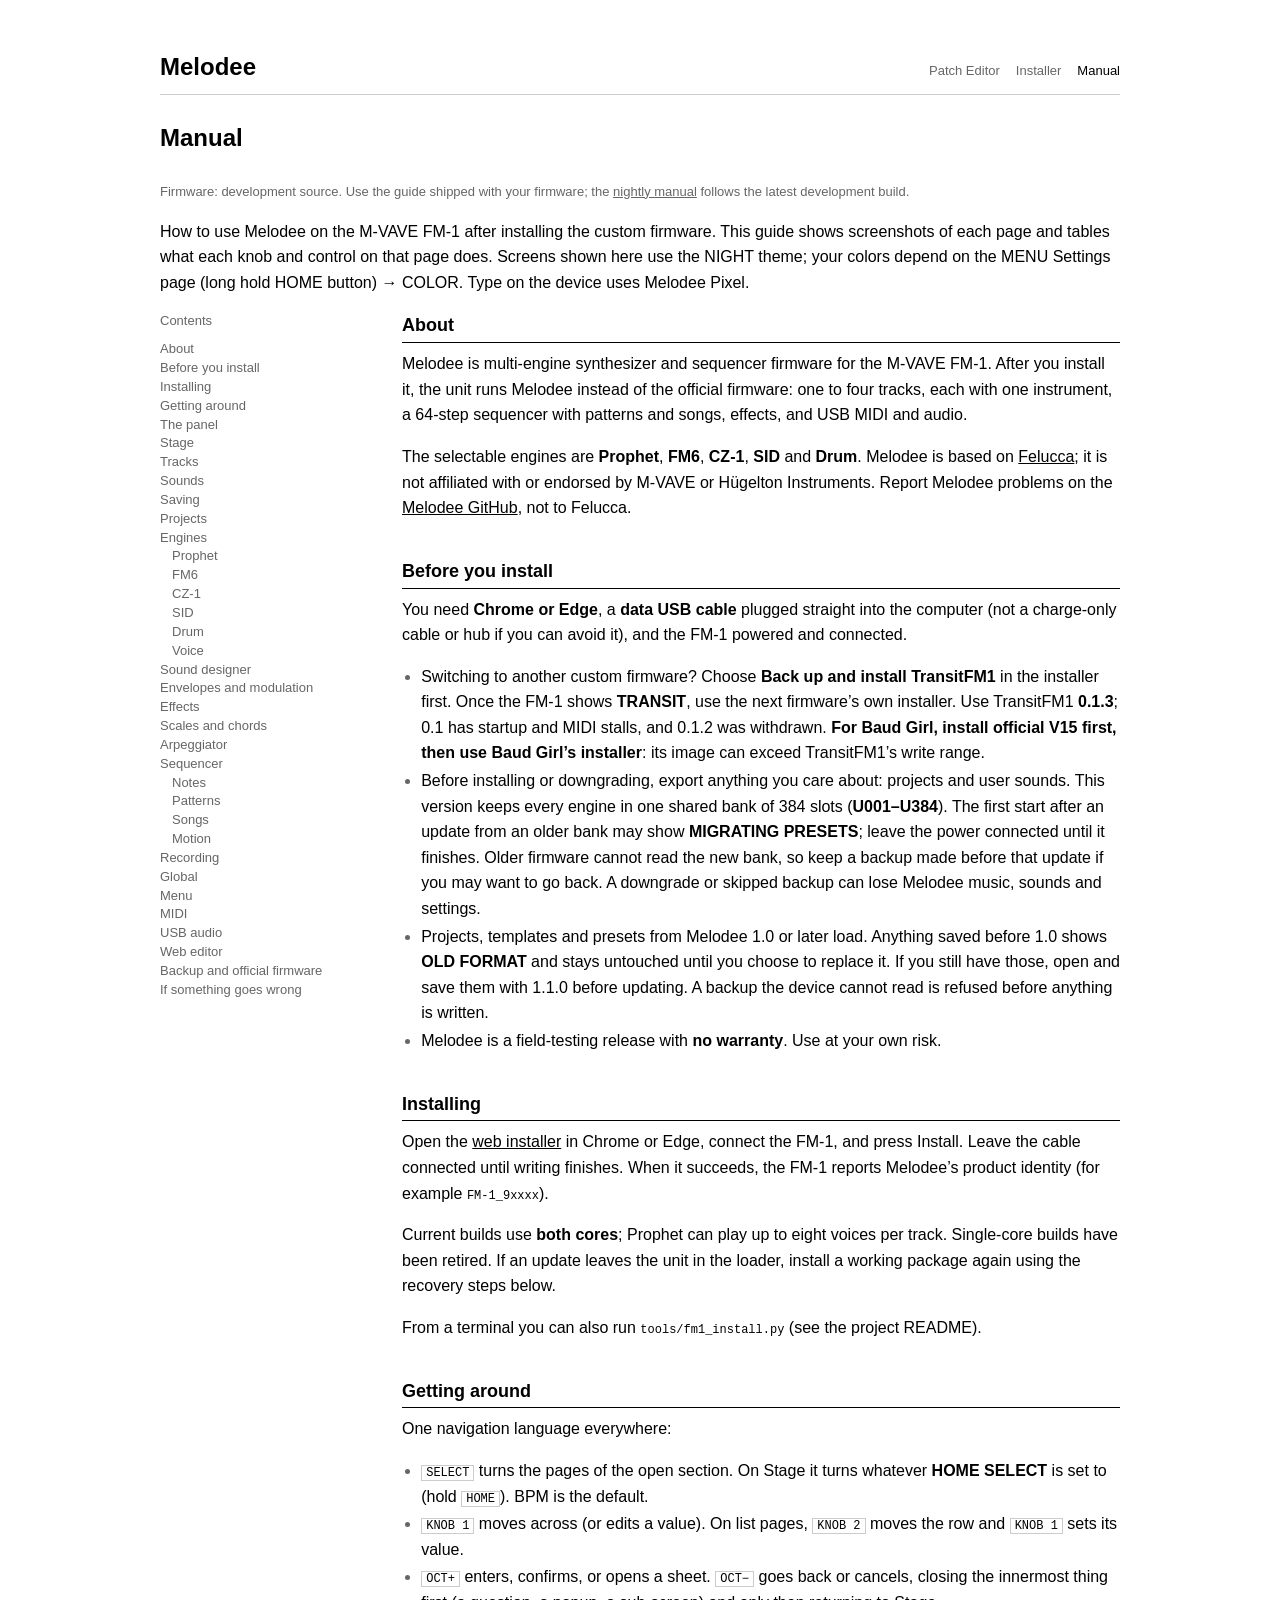
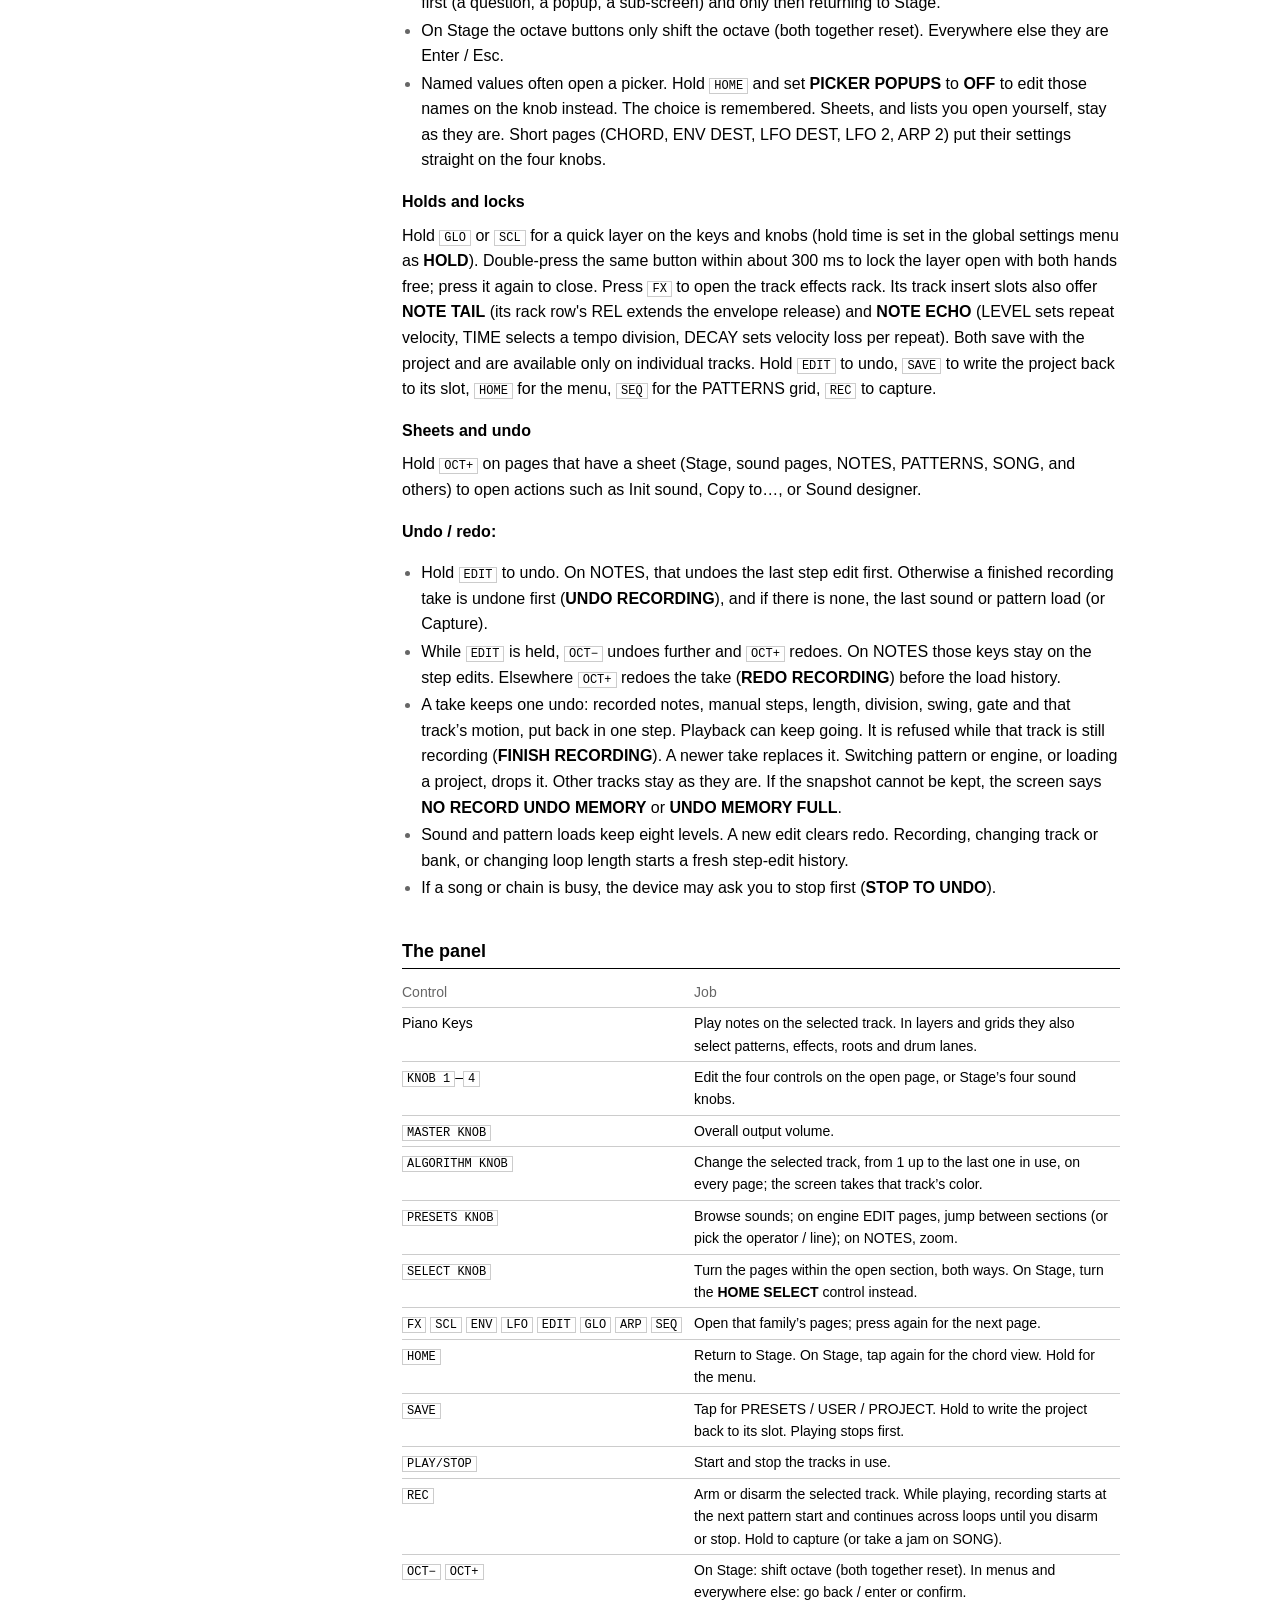
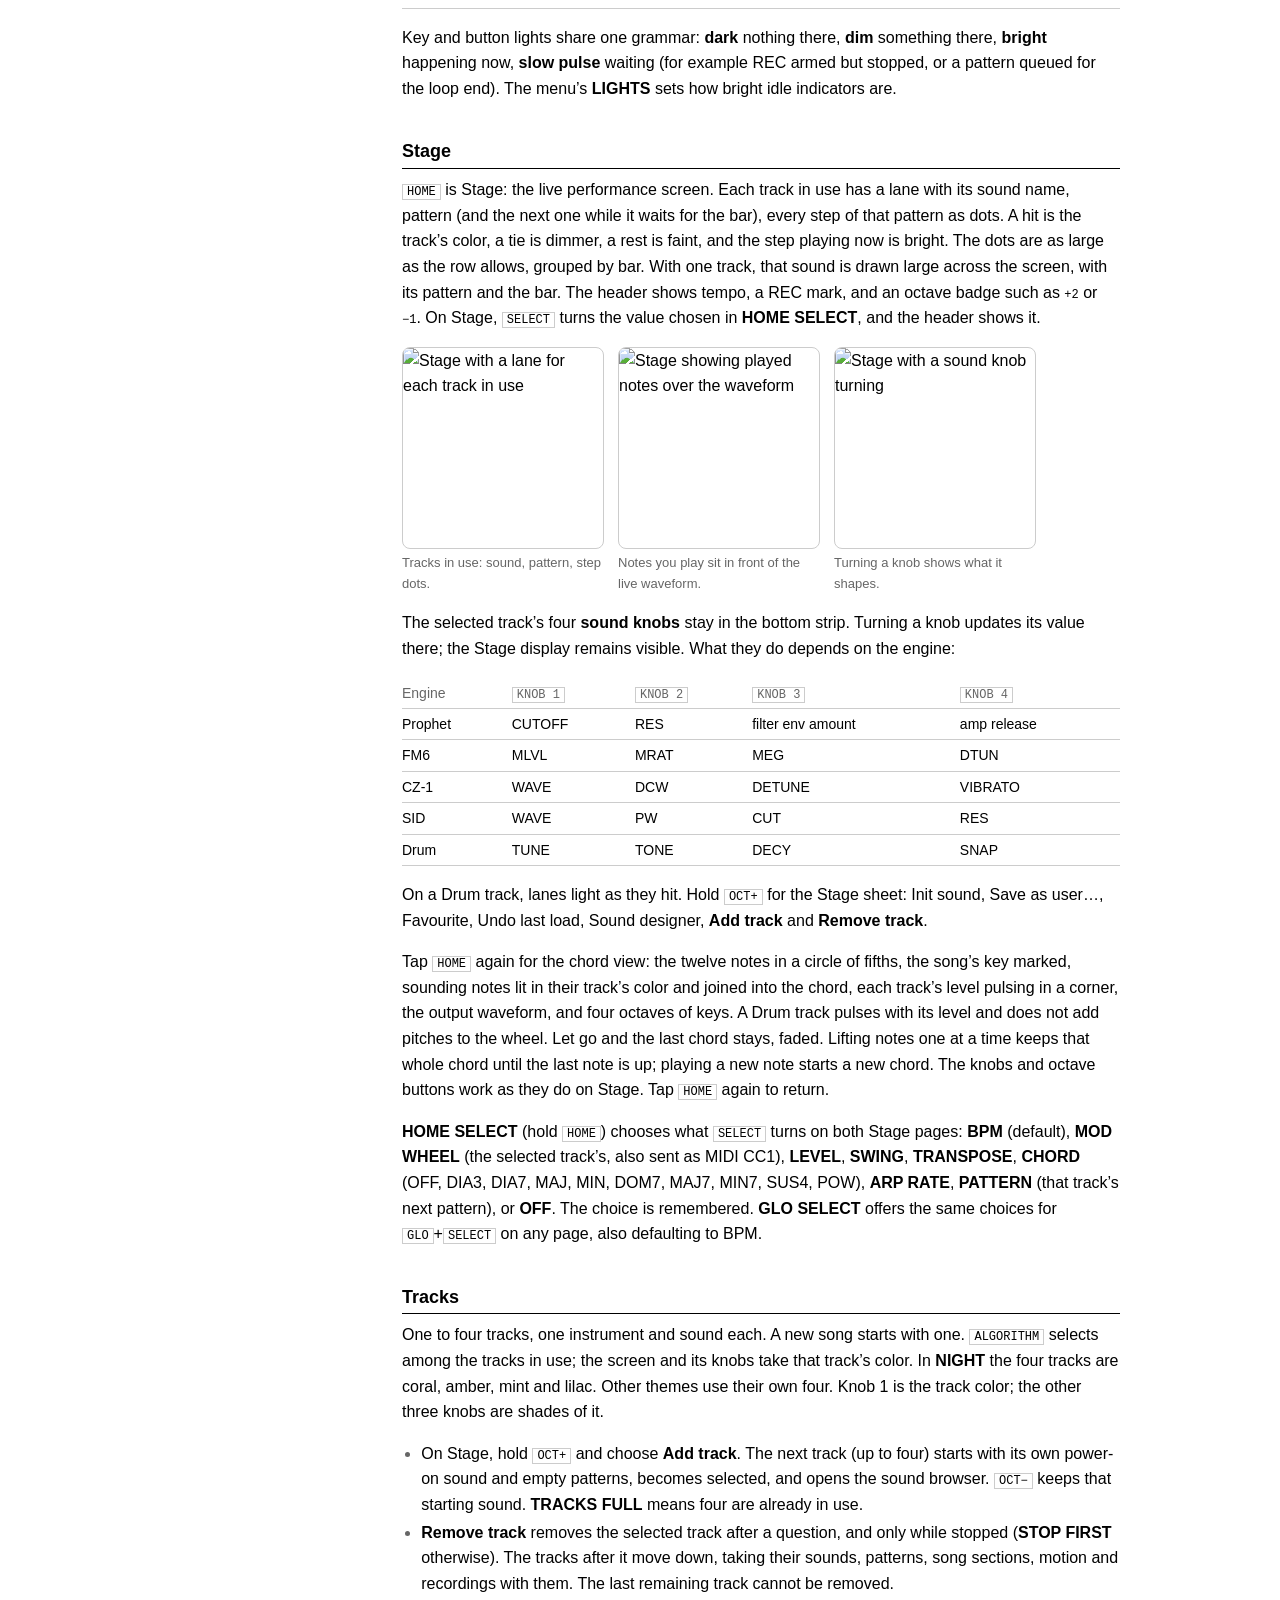
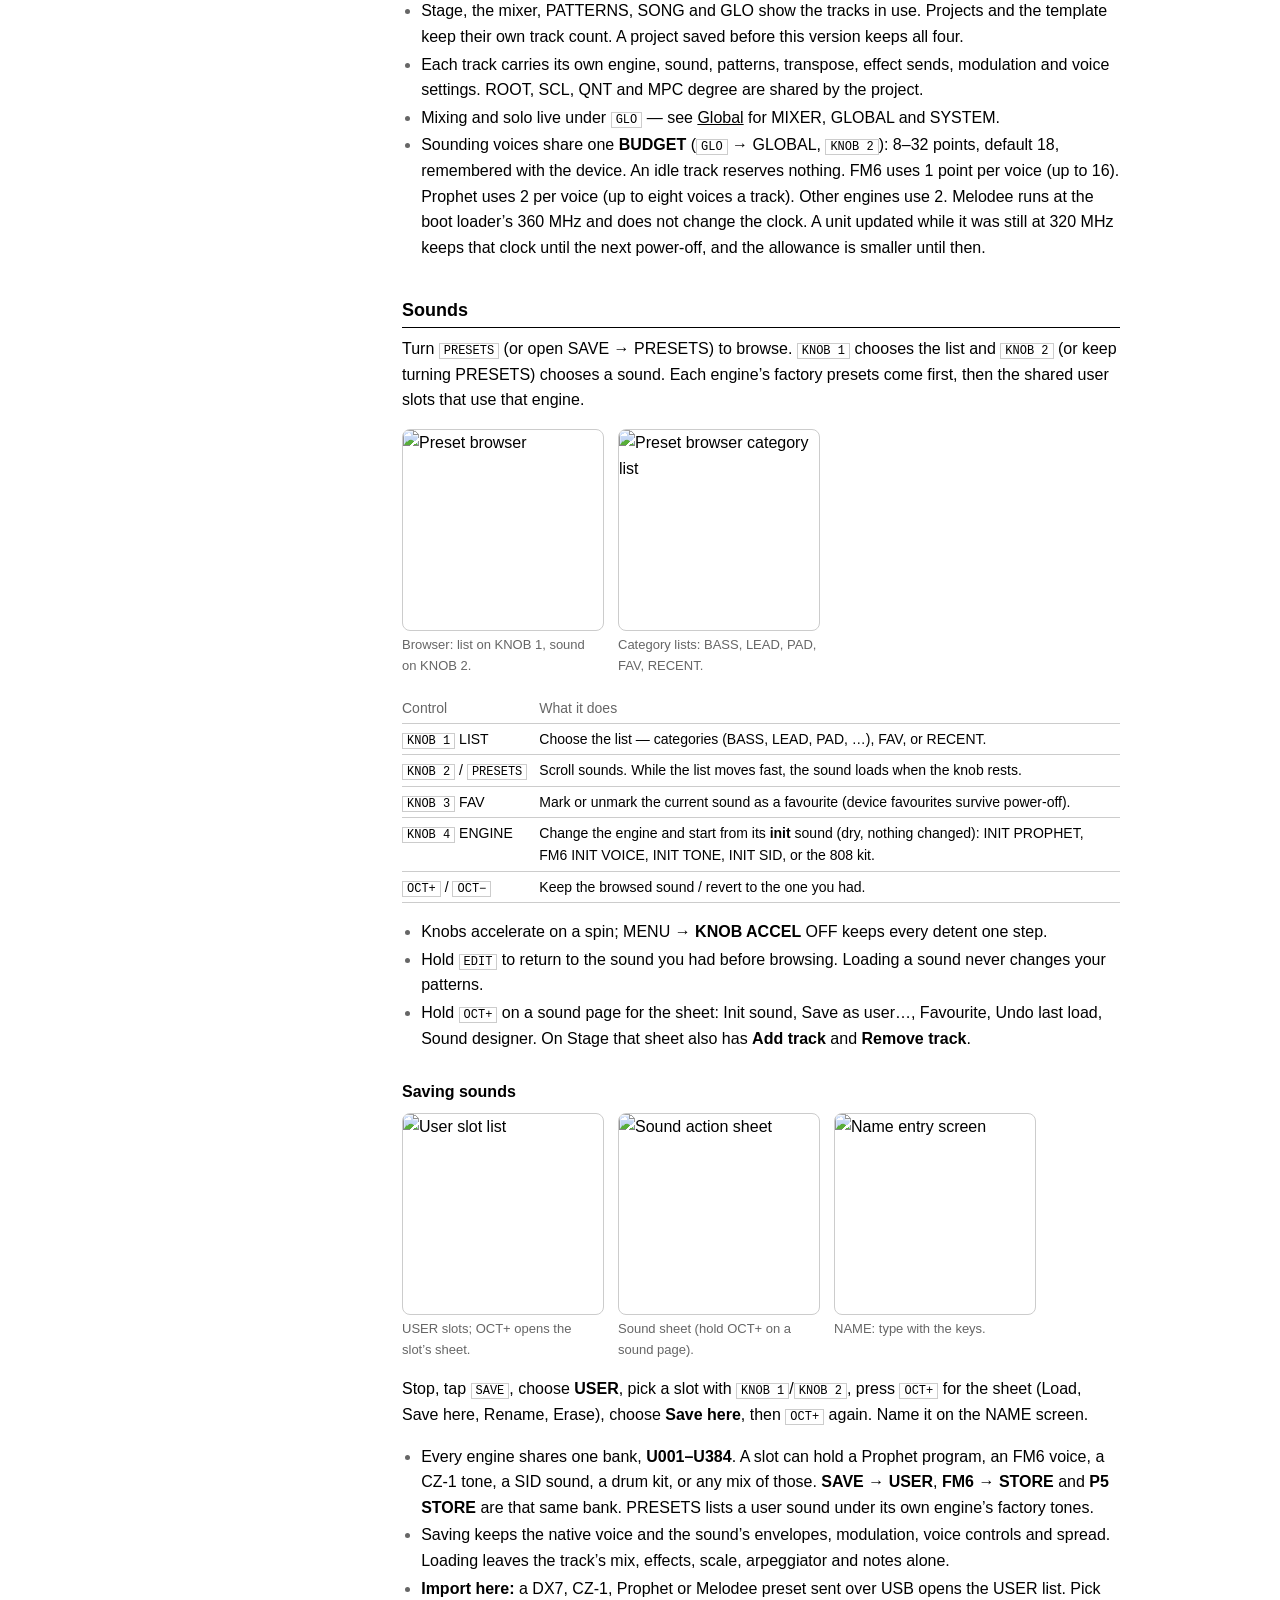
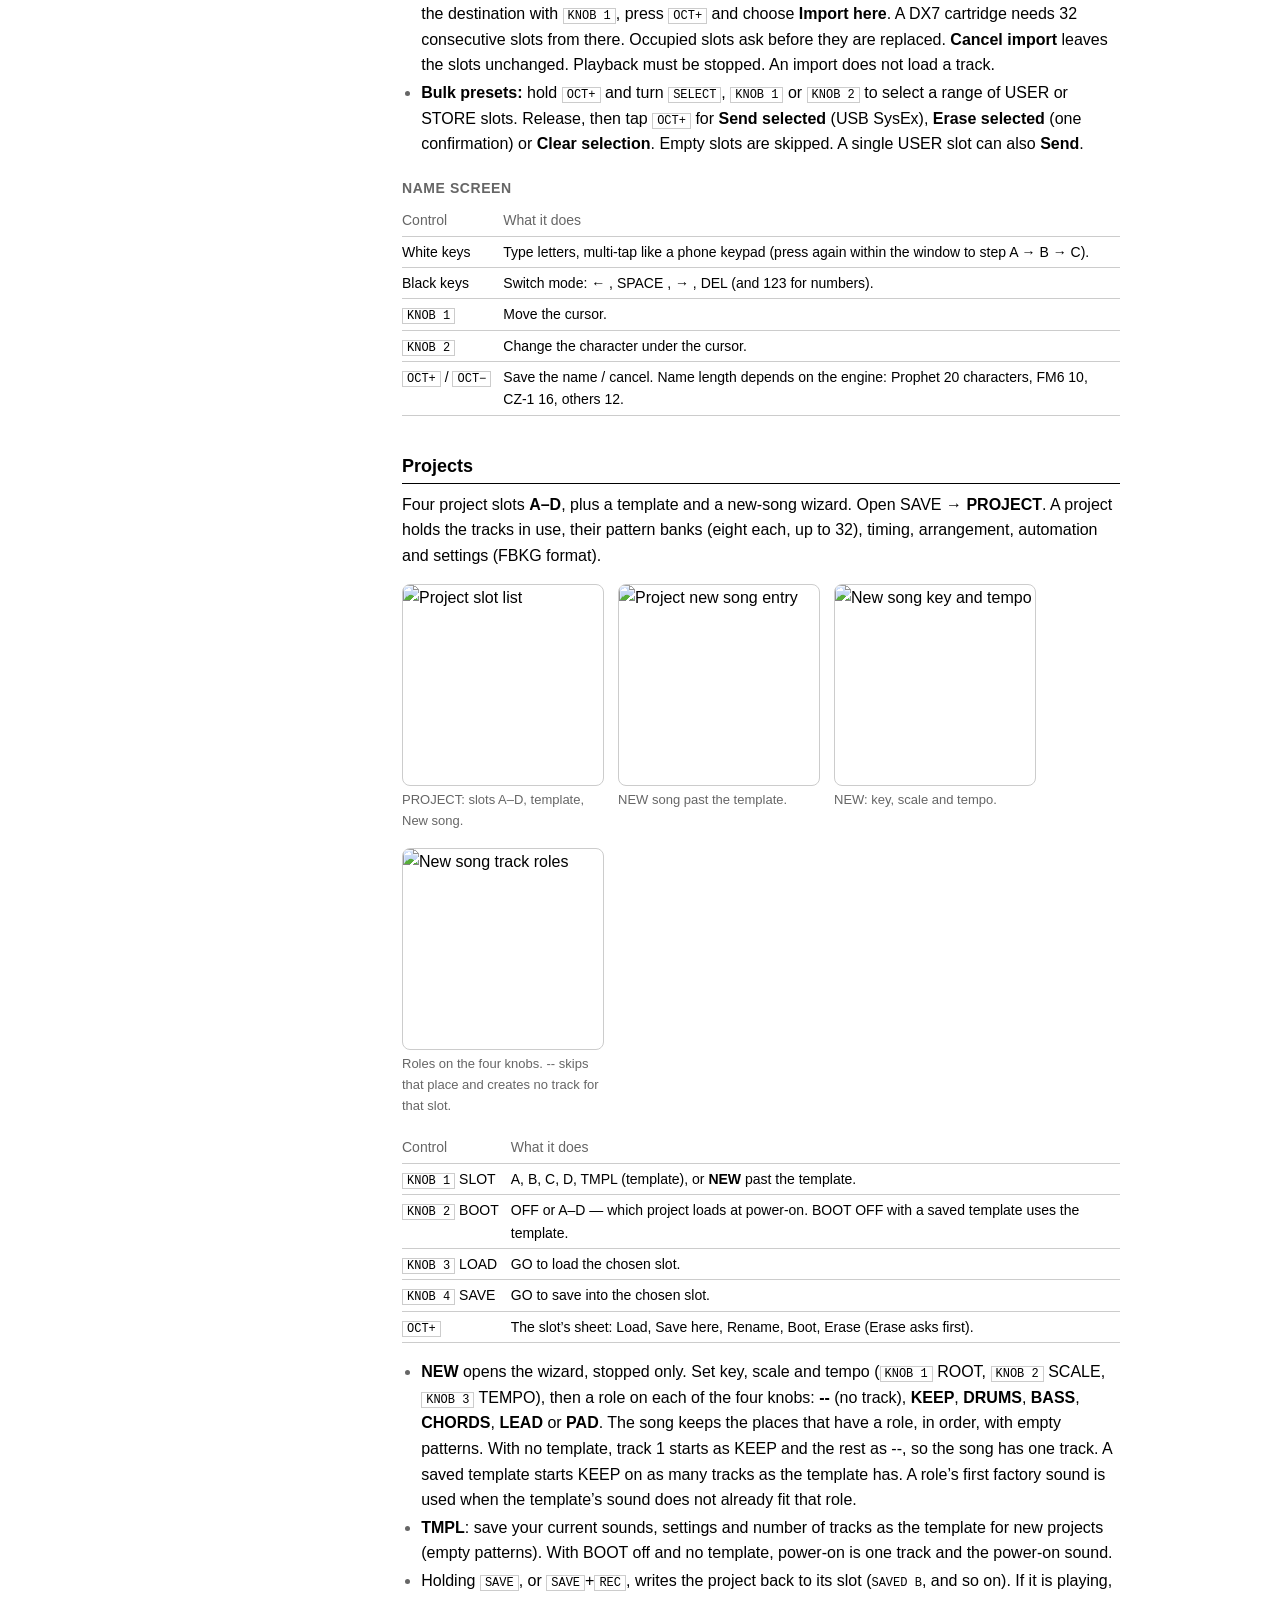
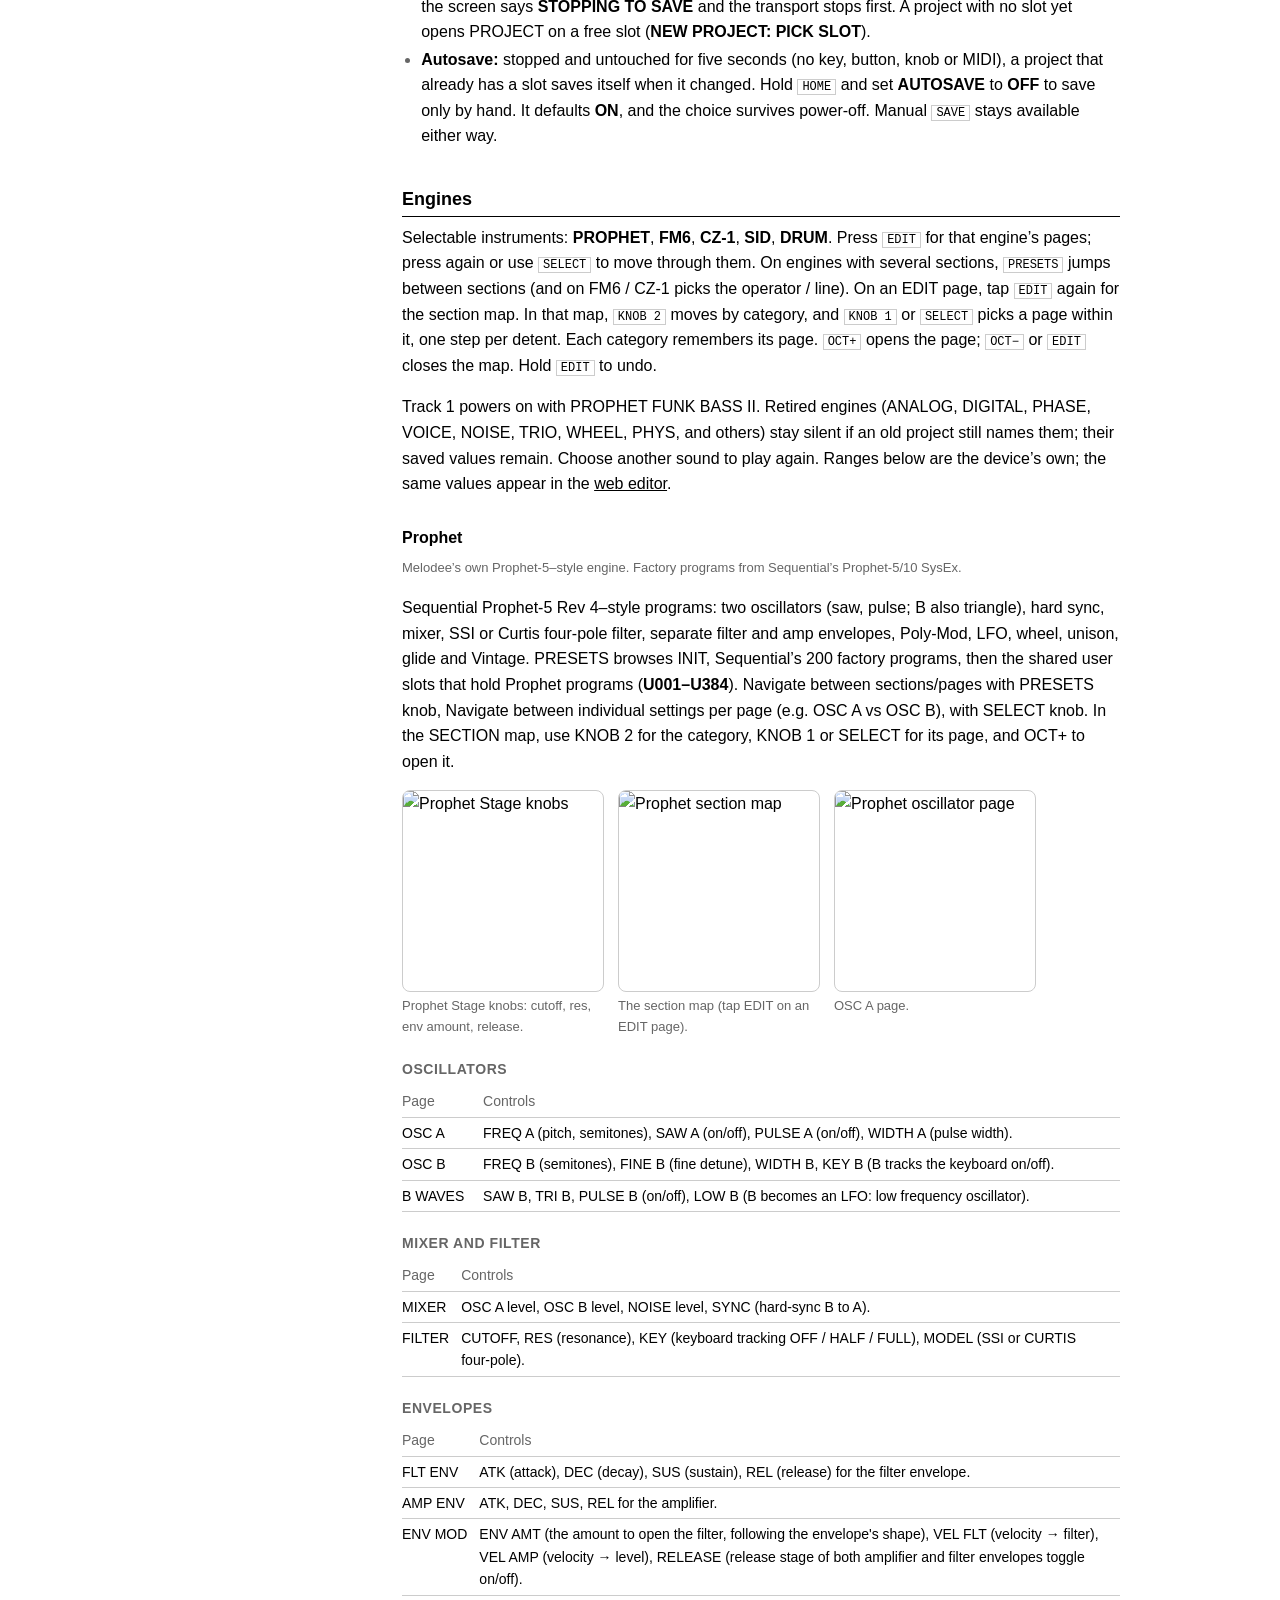
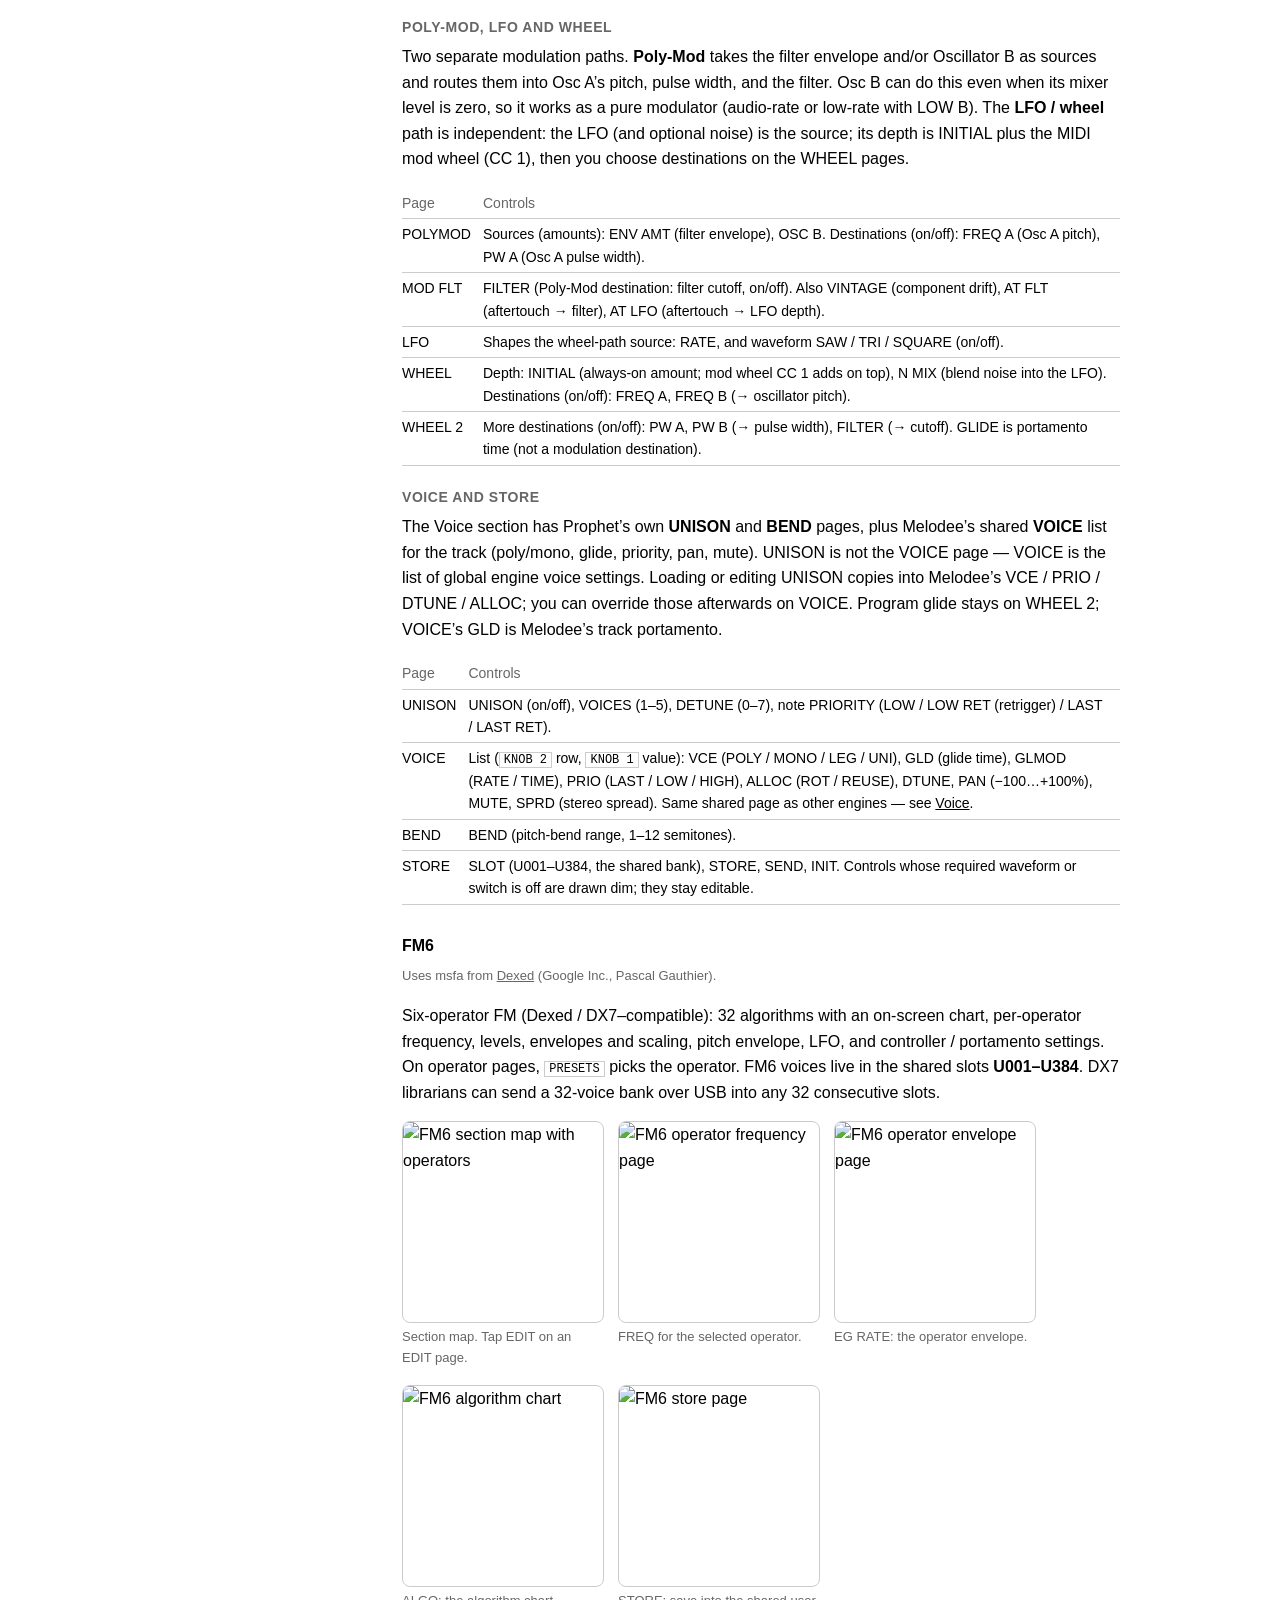
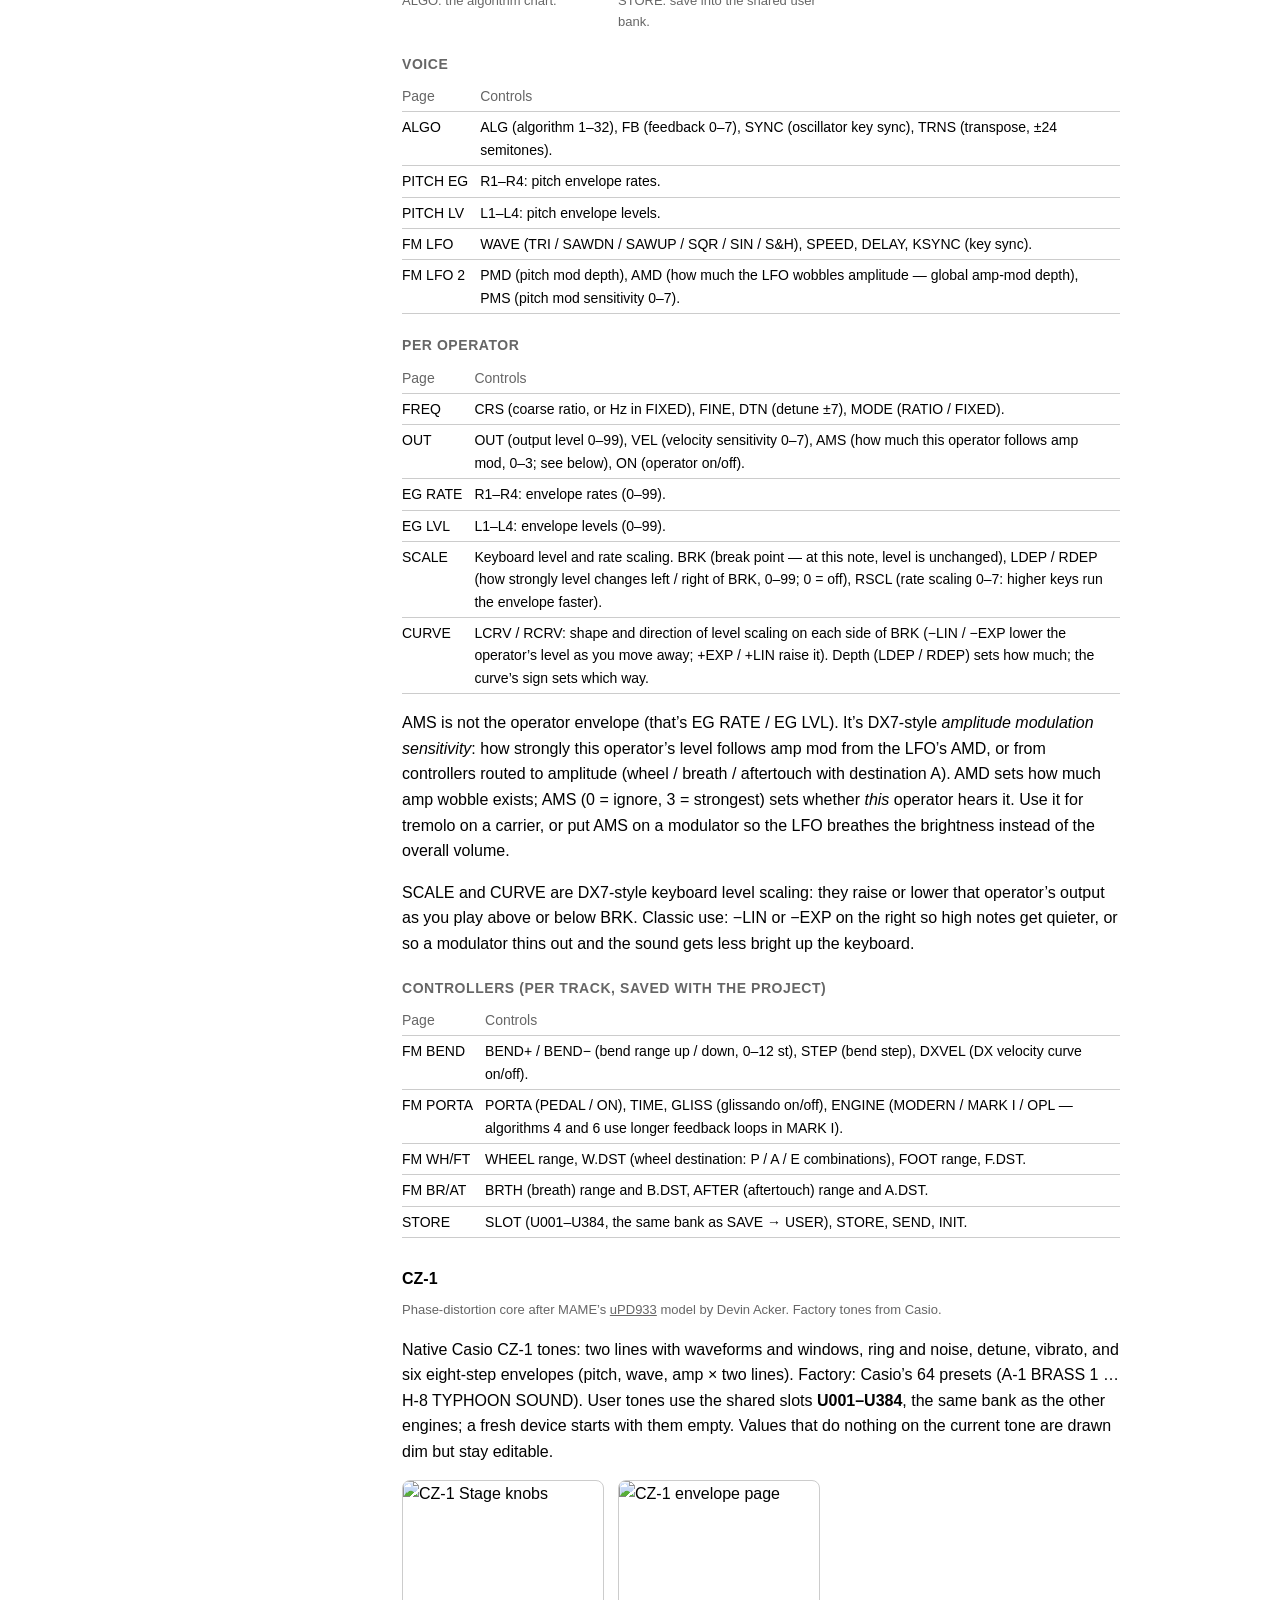
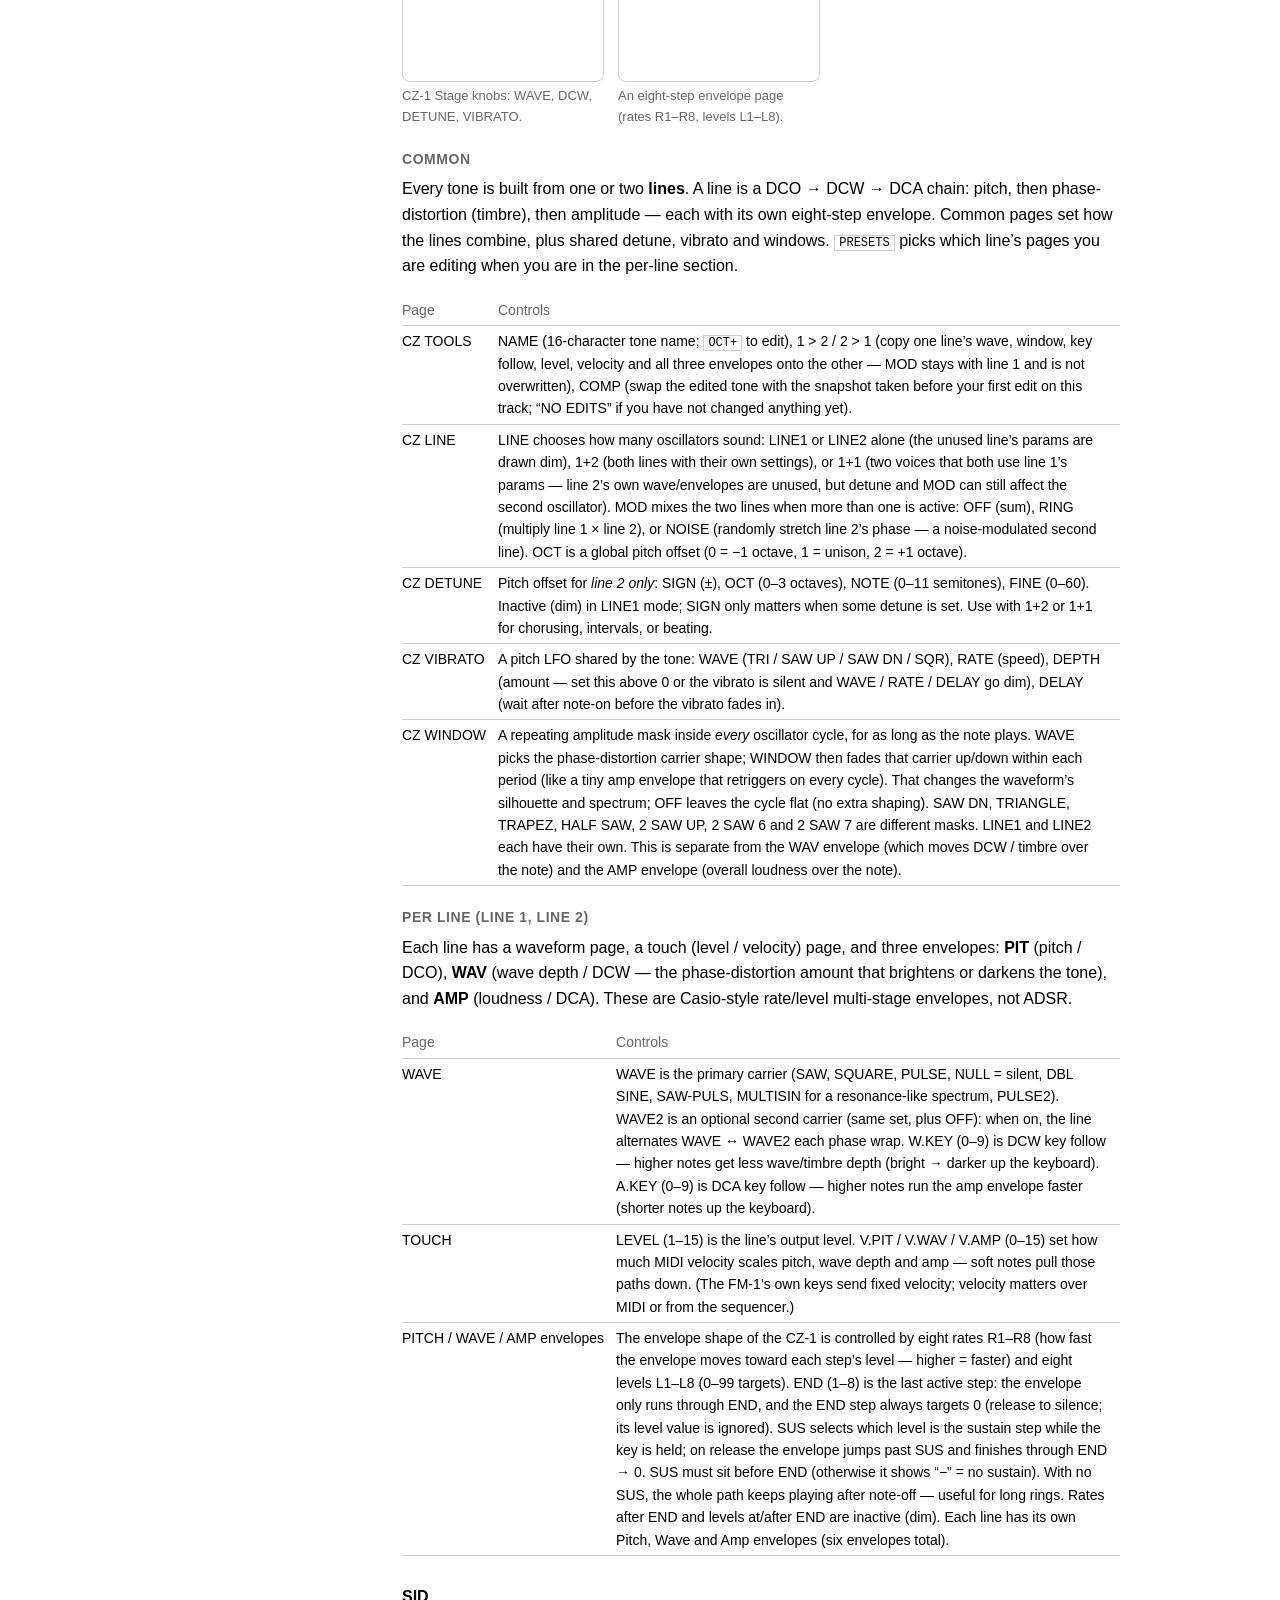
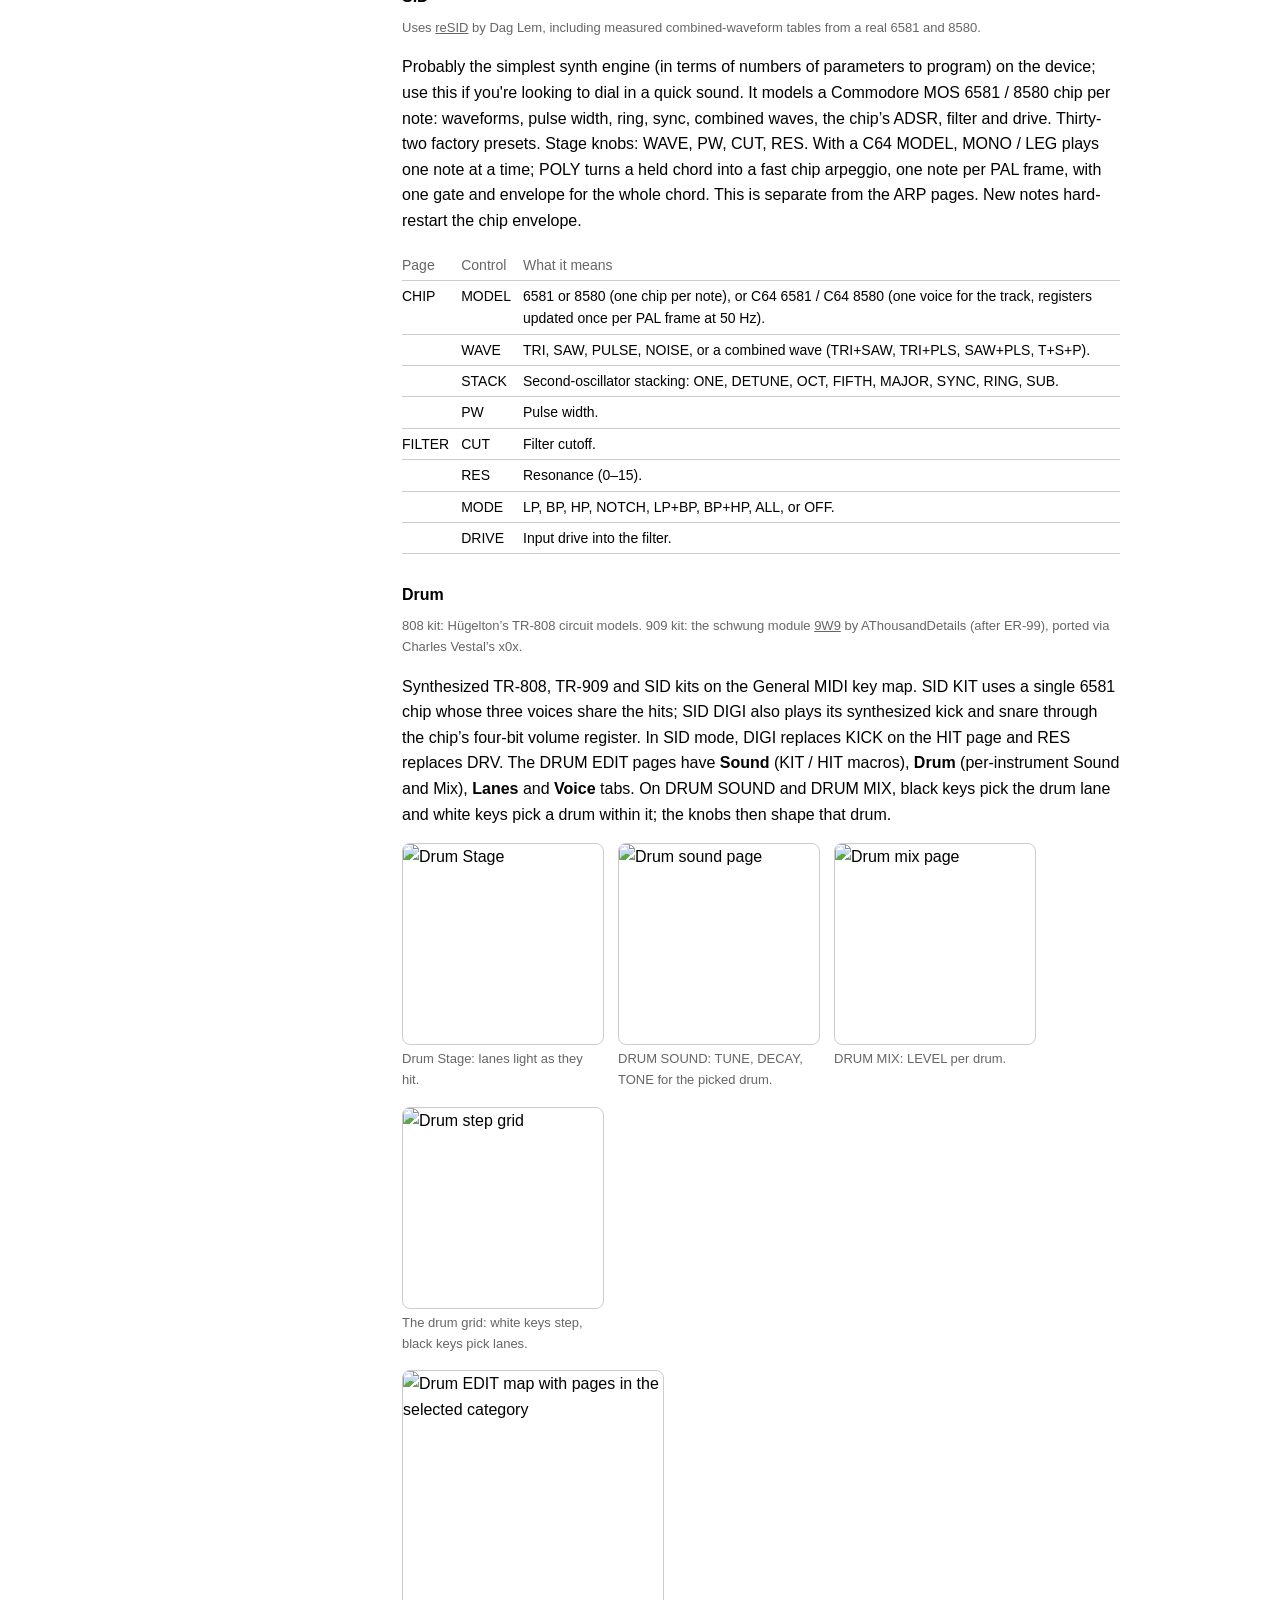
==== commit 901d66e2: "feat: add section sounds and storage headroom Save immutable song-section sound copies with undo and" ====
--- a/web/manual/index.html
+++ b/web/manual/index.html
@@ -82,7 +82,7 @@
   </nav>
   <h1>Manual</h1>
   <p class="small">Firmware: <span data-firmware-version>development source</span>. Use the guide shipped with your firmware; the <a href="https://keremimo.github.io/melodee/webapp/manual/nightly/">nightly manual</a> follows the latest development build.</p>
-  <p>How to use Melodee on the M-VAVE FM-1 after installing the custom firmware. This guide shows screenshots of each page and tables what each knob and control on that page does. Screens shown here use the NIGHT theme; your colors depend on the MENU Settings page (long hold HOME button) → COLOR. Type on the device is large. FONT in that same menu switches between Rubik and Melodee Pixel.</p>
+  <p>How to use Melodee on the M-VAVE FM-1 after installing the custom firmware. This guide shows screenshots of each page and tables what each knob and control on that page does. Screens shown here use the NIGHT theme; your colors depend on the MENU Settings page (long hold HOME button) → COLOR. Type on the device uses Melodee Pixel.</p>
 
   <div class="layout">
     <nav class="toc" id="toc" aria-label="Contents">
@@ -577,14 +577,14 @@
 
       <section id="effects">
         <h2>Effects</h2>
-        <p>Press <kbd>FX</kbd> to open the selected track’s rack: three inserts in series, followed by a Shared row. All three inserts can run together, including repeated effect types. Effects save with the project and template. Loading a sound, changing the engine, Init sound and sound undo leave them in place.</p>
+        <p>Press <kbd>FX</kbd> to open the selected track’s rack: three note-effect slots for NOTE TAIL and NOTE ECHO, followed by a Shared row. Audio processors run in SHARED; each track sends audio to that shared rack. Effects save with the project and template. Loading a sound, changing the engine, Init sound and sound undo leave them in place.</p>
         <div class="shots">
-          <figure class="shot"><img src="fx_rack.png" alt="Track effects rack" width="240" height="240"><figcaption>FX: three inserts and the Shared row.</figcaption></figure>
+          <figure class="shot"><img src="fx_rack.png" alt="Track effects rack" width="240" height="240"><figcaption>FX: note-effect slots and the Shared row.</figcaption></figure>
           <figure class="shot"><img src="fx_shared.png" alt="Shared effects rack" width="240" height="240"><figcaption>SHARED: slots A–C, ROUTE and RETURN.</figcaption></figure>
           <figure class="shot"><img src="fx_tone_dark.png" alt="Effect tone filter set to dark" width="240" height="240"><figcaption>TONE: the lit band reaches the effect.</figcaption></figure>
         </div>
-        <p>On the rack, <kbd>KNOB 2</kbd> picks a row, <kbd>KNOB 1</kbd> chooses its effect, and <kbd>KNOB 4</kbd> sets its amount (an insert’s MIX, or the track’s SEND on the Shared row in CHAIN mode). Empty slots show <strong>--</strong>. <kbd>OCT+</kbd> opens the selected slot, its effect picker if empty, or the SHARED rack. <kbd>SELECT</kbd> visits the racks and occupied slots; empty slot pages are skipped. Pressing <kbd>FX</kbd> from a slot returns to its rack.</p>
-        <p>The effect picker groups choices into Space, Motion, Dirt, Colour and Notes. On an empty slot, <kbd>OCT+</kbd> opens the browser: <kbd>KNOB 1</kbd> picks a family, <kbd>KNOB 2</kbd> an effect, and <kbd>OCT+</kbd> confirms. On a slot’s page, <kbd>KNOB 1</kbd> is MIX, <kbd>KNOB 2</kbd> is RATE / TIME / SIZE / DRIVE / BITS, and <kbd>KNOB 3</kbd> shapes its character. <kbd>KNOB 4</kbd> is TONE for ROOM and REVERB, SHAPE for DRIVE, or RESO for the swept pedals:</p>
+        <p>On the rack, <kbd>KNOB 2</kbd> picks a row, <kbd>KNOB 1</kbd> chooses its effect, and <kbd>KNOB 4</kbd> sets its amount (NOTE TAIL’s REL, NOTE ECHO’s LEVEL, or the track’s SEND on the Shared row in CHAIN mode). Empty slots show <strong>--</strong>. <kbd>OCT+</kbd> opens the selected slot, its effect picker if empty, or the SHARED rack. <kbd>SELECT</kbd> visits the racks and occupied slots; empty slot pages are skipped. Pressing <kbd>FX</kbd> from a slot returns to its rack.</p>
+        <p>The shared audio-effect picker groups choices into Space, Motion, Dirt and Colour. Track slots offer only note effects. On an empty shared slot, <kbd>OCT+</kbd> opens the browser: <kbd>KNOB 1</kbd> picks a family, <kbd>KNOB 2</kbd> an effect, and <kbd>OCT+</kbd> confirms. On a shared audio slot’s page, <kbd>KNOB 1</kbd> is MIX, <kbd>KNOB 2</kbd> is RATE / TIME / SIZE / DRIVE / BITS, and <kbd>KNOB 3</kbd> shapes its character. <kbd>KNOB 4</kbd> is TONE for ROOM and REVERB, SHAPE for DRIVE, or RESO for the swept pedals:</p>
         <table>
           <thead><tr><th>Effect</th><th><kbd>KNOB 2</kbd></th><th><kbd>KNOB 3</kbd></th></tr></thead>
           <tbody>
@@ -603,7 +603,7 @@
         </table>
         <p><strong>TONE</strong> goes from DARK through FULL to THIN. Below FULL it cuts highs; above FULL it cuts lows from what enters the wet effect. The dry sound stays intact. ROOM also keeps a low cut at FULL to stop bass building up in their tails.</p>
         <p>MIX at zero, or OFF, fades that slot dry. If a time effect cannot get its buffer, the picture says <strong>MEMORY FULL</strong>; turn the slot off and on to try again. Hold <kbd>OCT+</kbd> for the sound sheet. Tap <kbd>OCT−</kbd> to return from a slot to its rack, from SHARED to FX, and from FX to Stage.</p>
-        <p>SLOOP REVERB replaces Echoverb at effect ID 8, with SIZE, DAMP and TONE. The native-rate stereo tank uses 19,396 bytes per slot, down from Echoverb’s 60,340 bytes; bypass releases it. Existing ID 8 settings select the replacement reverb. Old audio Echo slots load OFF. ROOM and CHORUS retain their 2 KiB buffers. NOTE TAIL and NOTE ECHO remain note inserts. The new SLOOP pedals work in track and shared racks; the existing PHASER and CHORUS remain distinct choices.</p>
+        <p>SLOOP REVERB replaces Echoverb at effect ID 8, with SIZE, DAMP and TONE. The native-rate stereo tank uses 19,396 bytes per slot, down from Echoverb’s 60,340 bytes; bypass releases it. Existing ID 8 settings select the replacement reverb. Old audio Echo slots load OFF. ROOM and CHORUS retain their 2 KiB buffers. NOTE TAIL and NOTE ECHO remain note inserts. SLOOP audio processors run in the shared rack; the existing PHASER and CHORUS remain distinct choices.</p>
         <h3>Master punch effects</h3>
         <p>Hold <kbd>FX</kbd> and press a key to apply one of SLOOP’s 27 audio effects to the whole stereo master, including shared returns and USB stereo capture. Release the effect key for dry audio. Double-tap FX to lock the layer and tap again to close. KNOB 1 browses the key reference. Keys held before FX keep playing; effect keys produce no notes or MIDI.</p>
         <p>The effects include loops, reverse, tape stop, half speed, filter sweeps, phone, crush, alias, gate, echo, wobble, band kills, rewind, octave up, flanger, auto-pan, freeze, mono and fade. FREEZE uses SLOOP Reverb to hold 186 ms of captured master audio. The optional punch history uses 32 KiB while the layer is in use (372 ms of mono history; replay spans up to 348 ms); hold FX briefly before reverse/rewind. If memory is unavailable the header shows FX MEMORY; close FX, reduce effect memory use and reopen to retry.</p>
@@ -613,7 +613,7 @@
           <li><strong>CHAIN</strong> (default) — raise the selected track’s SEND on FX’s Shared row. Slots A–C run in series. On SHARED, <kbd>KNOB 4</kbd> sets each slot’s MIX, initially fully wet, or the overall RETURN.</li>
           <li><strong>SPLIT</strong> — each shared slot has its own send. On SHARED, <kbd>KNOB 4</kbd> sets this track’s SEND to the selected slot, or RETURN on the last row. Each slot’s return joins the dry output. SEND 2 and SEND 3 are remembered when you go back to CHAIN. Shared slot pages still edit their MIX.</li>
         </ul>
-        <p>One shared reverb covers several tracks and costs less than a reverb on every insert. Projects saved before these effects load with the new effects off, so they play dry; their old distortion, slicer, delay, reverb, chorus and performance-effect settings are ignored. Projects saved with the inserts and sends keep that routing. Back up before upgrading: older firmware may not reproduce these effects.</p>
+        <p>Only one shared REVERB can be active: choosing it in another shared slot moves it there; imported duplicate REVERB slots keep the first. Historical per-track audio processors load OFF and are not moved automatically. Recreate those processors in SHARED and set the track sends. NOTE TAIL and NOTE ECHO remain per-track. Existing shared settings keep their supported compatibility paths; older firmware may not reproduce the new routing.</p>
       </section>
 
       <section id="scales">
@@ -637,7 +637,7 @@
         <p>AUTO remembers melody onsets for two beats and also considers held live notes and sounding step notes. Generated chords, kits, slices and microtonal tracks do not guide its choices. An out-of-scale root takes the scale note below it (the next available note at the bottom of the MIDI range). TRN shifts the complete harmonic scale. At the ends of the MIDI range, the complete chord moves by octaves. Repeated presses with the same context keep the same chord; held chords stay unchanged through strumming, sustain and release. After a two-beat pause, STOP, panic or a scale/root/transpose/layout/voicing change, the harmonic history starts fresh. Recordings retain the notes you heard. CHR allows all twelve notes and defaults to major triads. AUTO plays only the root in mono modes, keeps kit mappings, and plays the input note alone for microtonal selections; use the existing chord modes for those tunings.</p>
         <p><strong>AUTO2: melody with harmony underneath.</strong> This second automatic option keeps the mapped key as the highest note. It chooses a familiar three-note chord containing that melody, using only notes in the selected Western scale. The same key chooses the same harmony regardless of the backing tracks, previous presses or timing. Original AUTO retains its existing behaviour.</p>
         <p>With AUTO2, CLOSE places accompaniment within the octave below your melody. OPEN lowers the bottom voice; INV1/INV2 choose the third/fifth as bass, adding a lower copy when the melody is that chord tone; +OCT adds a lower root. Your melody stays on top in every voicing. During a strum it sounds immediately, followed by accompaniment in DOWN/UP/ALT order. At the bottom of the MIDI range unavailable lower notes are omitted. Out-of-scale inputs map downward as in AUTO; QNT ALL makes successive keys walk the scale. Mono modes play the mapped melody alone. Kits and microtonal selections keep AUTO's bypass behaviour. The CHORD page highlights the melody and names the resulting harmony.</p>
-        <p><strong>QNT:</strong> OFF (chromatic), SNAP (every key, rounded down to the scale), WHITE (white keys only; black silent), ALL (every key is the next scale degree), MPC (for an Akai MPC pad controller). With QNT MPC, MPC Sample banks <strong>E, F, G and H play Melodee tracks 1, 2, 3 and 4</strong> respectively, on any MIDI channel, overriding ROUT and the DRUM channel for notes. Playing a valid MPC pad silently selects its Melodee track, so the controls and octave indicator follow the most recently played bank. MPC mode suppresses the “MIDI IN → T…” notices; normal MIDI keeps them. Each melodic bank’s 16 pads play successive scale degrees. The <strong>DEG</strong> control sets the degree pad&nbsp;02 plays (1 = ROOT); pad&nbsp;01 is one degree below, pad&nbsp;03 one above. On Stage, the octave buttons shift only the selected track’s bank (−3 to +3); pressing both resets that bank. The header and button lights show its octave. Each bank’s setting survives track/sound changes and is saved with projects and templates. Outside MPC mode, the shared keyboard octave stays independent. This uses the default program pad map: E = MIDI 100–115, F = 116–127 then 0–3, G = 4–19, H = 20–35. Banks A–D and absent tracks are silent. Enable the MPC’s Pad MIDI Out (Always, or Empty for empty pads). Controllers retain their MIDI channel routing; sustain and panic also follow that channel’s held notes across banks. Incoming MIDI follows WHITE and ALL the same way the keys do, without the octave buttons. ROOT, SCL, QNT and DEG are shared by all tracks; TRN (transpose) remains per track. Older projects with differing roots use the saved selected track’s root when loaded. Chord keys work on the keys, MIDI in, recording and the arpeggiator. Native drum keys keep their chromatic key map and octave; other kits and slices keep their own maps.</p>
+        <p><strong>QNT:</strong> OFF (chromatic), SNAP (every key, rounded down to the scale), WHITE (white keys only; black silent), ALL (every key is the next scale degree), MPC (for an Akai MPC pad controller). With QNT MPC, MPC Sample banks <strong>E, F, G and H play Melodee tracks 1, 2, 3 and 4</strong> respectively, on any MIDI channel, overriding ROUT and the DRUM channel for notes. Playing a valid MPC pad silently selects its Melodee track, so the controls and octave indicator follow the most recently played bank. MPC mode suppresses the “MIDI IN → T…” notices; normal MIDI routing also remains silent and keeps the manually selected track. Each melodic bank’s 16 pads play successive scale degrees. The <strong>DEG</strong> control sets the degree pad&nbsp;02 plays (1 = ROOT); pad&nbsp;01 is one degree below, pad&nbsp;03 one above. On Stage, the octave buttons shift only the selected track’s bank (−3 to +3); pressing both resets that bank. The header and button lights show its octave. Each bank’s setting survives track/sound changes and is saved with projects and templates. Outside MPC mode, the shared keyboard octave stays independent. This uses the default program pad map: E = MIDI 100–115, F = 116–127 then 0–3, G = 4–19, H = 20–35. Banks A–D and absent tracks are silent. Enable the MPC’s Pad MIDI Out (Always, or Empty for empty pads). Controllers retain their MIDI channel routing; sustain and panic also follow that channel’s held notes across banks. Incoming MIDI follows WHITE and ALL the same way the keys do, without the octave buttons. ROOT, SCL, QNT and DEG are shared by all tracks; TRN (transpose) remains per track. Older projects with differing roots use the saved selected track’s root when loaded. Chord keys work on the keys, MIDI in, recording and the arpeggiator. Native drum keys keep their chromatic key map and octave; other kits and slices keep their own maps.</p>
         <p><strong>MPC drum pads:</strong> A DRUM track automatically uses this finger-drumming layout in its assigned bank. Pad 01 is bottom left. Drum pads ignore bank octave, scale, ROOT, TRN and DEG, so each pad keeps its sound. Normal MIDI outside MPC mode and recorded patterns retain their GM drum mapping.</p>
         <table aria-label="MPC 808 and SID drum pads, viewed from above">
           <thead><tr><th>Left</th><th>Middle left</th><th>Middle right</th><th>Right</th></tr></thead>
@@ -701,7 +701,7 @@
           <tbody>
             <tr><td>BPM</td><td>Song speed in beats per minute (40–240). Saved with the project. With the internal clock you can also tap tempo from the GLO hold layer.</td></tr>
             <tr><td>SWG</td><td>Song swing: a project-wide lean applied on top of timing. Use this when every track should share the same groove; use PATTERN SWG when only one part should shuffle.</td></tr>
-            <tr><td>QNT</td><td>Grid for the <em>next</em> recorded take on the selected track. <strong>OFF</strong> (default) keeps the timing you played. A division snaps that take’s note onsets to the swung grid when recording ends; lengths and velocities stay. The piano roll then shows the committed timing. Changing QNT later chooses the next take’s grid — it does not redo a take already recorded. If a manual step is in the way, the take is left alone and the screen says <strong>QNT STEP OCCUPIED</strong>. This is separate from scale QNT on SCL.</td></tr>
+            <tr><td>QNT</td><td>One project-wide grid for the <em>next</em> recorded take on any audio or MIDI track, saved with the project and template. <strong>OFF</strong> (default) keeps the timing you played. A division snaps that take’s note onsets to the swung grid when recording ends; lengths and velocities stay. The piano roll then shows the committed timing. Changing QNT later chooses the next take’s grid — it does not redo a take already recorded. If a manual step is in the way, the take is left alone and the screen says <strong>QNT STEP OCCUPIED</strong>. This is separate from scale QNT on SCL.</td></tr>
           </tbody>
         </table>
         <p>Capture into an empty pattern can set LEN for you (1, 2 or 4 bars) — see <a href="#recording">Recording</a>.</p>
@@ -738,8 +738,9 @@
             <figure class="shot"><img src="patterns_sheet.png" alt="Patterns sheet" width="240" height="240"><figcaption>Pattern sheet: Copy to…, Delete.</figcaption></figure>
           </div>
           <ul>
-            <li>Hold <kbd>SEQ</kbd> and press one of the first eight white keys to select pattern 1–8 (or use the PATTERNS grid / <kbd>SEQ</kbd>+<kbd>SELECT</kbd>). The playing pattern is lit; ones with notes glow; one waiting for the loop end breathes. Selecting an empty pattern arms one recording pass. Double-tap a used pattern key to arm one pass there. Those shortcuts disarm after the pass; an already explicit REC arming stays on. On PATTERNS while unarmed, or with SEQ held on any page, the first eight black keys select tracks 1–8 directly. Unused track keys stay dark and do nothing.</li>
-            <li>Hold a pattern key alone for a second to open its action dialog: press that key again to delete the pattern, another pattern key to copy it there, or <kbd>OCT−</kbd> to cancel. In the dialog the fourth and fifth black keys (C♯, D♯) blink: C♯ halves the pattern (the steps past the new length stay hidden), D♯ doubles it (its steps, recorded notes and motion copied after themselves, up to 64 steps). While <kbd>SEQ</kbd> is held the dialog stays open showing the length, so either key can be pressed again; letting go of <kbd>SEQ</kbd> closes it. On the playing pattern, hold <kbd>EDIT</kbd> to undo.</li>
+            <li>Hold <kbd>SEQ</kbd> and press one of the first eight white keys to select pattern 1–8 (or use the PATTERNS grid / <kbd>SEQ</kbd>+<kbd>SELECT</kbd>). The playing pattern is lit; ones with notes glow; one waiting for the loop end breathes. Selecting an empty pattern arms one recording pass. Double-tap a used pattern key to arm one pass there. Those shortcuts disarm after the pass; an already explicit REC arming stays on. On PATTERNS while unarmed, or with SEQ held on any page, the first eight black keys select tracks 1–8 directly. Unused track keys stay dark. On PATTERNS, pressing one creates the missing tracks through that slot and selects it without leaving the page; tracks 5–8 are MIDI-only.</li>
+            <li>Turn <kbd>PRESET</kbd> on PATTERNS to change the active audio track’s sound. A temporary card shows its name and engine immediately. Keys play the sound while the card is open; it closes two seconds after your last turn or released audition note, then keys select tracks and patterns again. Hold <kbd>SEQ</kbd> to select during preview, or press <kbd>OCT−</kbd> / <kbd>OCT+</kbd> to close the card. PRESET leaves MIDI tracks 5–8 unchanged.</li>
+            <li>Hold a pattern key alone for a second to open its action dialog: press that key again to delete the pattern, another pattern key to copy it there, or <kbd>OCT−</kbd> to cancel. In the dialog the fourth and fifth black keys (C♯, D♯) blink: C♯ halves the pattern (the steps past the new length stay hidden), D♯ doubles it (its steps, recorded notes and motion copied after themselves, up to 64 steps). Keep the original pattern key or <kbd>SEQ</kbd> held to leave the dialog open and halve or double repeatedly. After a resize, releasing both closes it. On the playing pattern, hold <kbd>EDIT</kbd> to undo.</li>
             <li>On PATTERNS, <kbd>OCT+</kbd> opens the sheet: <strong>Copy to…</strong> (confirm before replacing a used slot) or <strong>Delete pattern</strong> (confirm). Delete removes the pattern’s manual notes, recorded notes and motion together. <kbd>OCT−</kbd> clears what is queued. Hold <kbd>EDIT</kbd> to undo.</li>
             <li>While playing, a pattern change waits until that track’s loop ends. Selecting the active pattern cancels a queued change. Destructive pattern operations (delete, clear notes or motion, or copy over a used or playing pattern) also wait for that track’s loop end. The header shows the pending action with <strong>AT LOOP END</strong>; the pattern key breathes. Live note, hit, erase and motion-lane edits stay immediate. STOP applies pending choices.</li>
           </ul>
@@ -747,7 +748,7 @@
 
         <section id="songs">
           <h3>Songs</h3>
-          <p>On <strong>SEQ → SONG</strong>, the knobs select section, track, that track’s pattern, and how many times the section repeats (up to 16 rows, repeats 1–16).</p>
+          <p>On <strong>SEQ → SONG</strong>, the knobs select section, track, that track’s pattern, and the selected block’s length across sections (up to 64 sections).</p>
           <div class="shots">
             <figure class="shot"><img src="song.png" alt="Song arrangement" width="240" height="240"><figcaption>SONG: sections of patterns.</figcaption></figure>
             <figure class="shot"><img src="ref_sheet_song.png" alt="Song action sheet" width="240" height="240"><figcaption>Song sheet.</figcaption></figure>
@@ -755,8 +756,18 @@
           <ul>
             <li>While you jam with no song playing, every loop of track 1 logs the tracks’ patterns as a section (same patterns again: a repeat).</li>
             <li>Hold <kbd>REC</kbd> on SONG (or use Take jam on the sheet) to turn that log into the arrangement. Overwrite asks for confirmation.</li>
-            <li>PLAY runs the arrangement; sections change every track at track 1’s loop boundary; the final section stops. STOP returns to the patterns selected before SONG.</li>
-            <li>Sheet actions: Insert / Duplicate / Delete section, Take jam, Clear song.</li>
+            <li>PLAY runs the arrangement; PLAY starts from the selected section with its full repeats; sections change every track at track 1’s loop boundary; the final section stops. STOP returns to the patterns selected before SONG.</li>
+            <li>The ruler above the blocks shows elapsed <strong>minutes:seconds</strong>. <kbd>KNOB 4</kbd> extends the selected block into following sections on its own track, or trims its right edge. Notes and automation continue through the extended block; trimming leaves rests. Extension stops at another occupied block and can append empty sections at the end.</li>
+            <li><kbd>KNOB 3</kbd> chooses <strong>REST</strong> below P1. A rest leaves that track silent while release, delay and reverb tails decay. Track 1 rests and continued blocks retain one straight four-beat bar per section repeat.</li>
+            <li><kbd>OCT+</kbd> opens cell actions: Set rest, Copy to…, Move to…, Add empty section. Add empty section inserts a section of rests at the cursor. For copy and move, choose a destination on the grid, then <kbd>OCT+</kbd> applies or <kbd>OCT−</kbd> cancels. Copy and move act on the whole block. Destinations must be empty. Copies reuse the pattern; editing its notes changes every occurrence.</li>
+            <li><strong>Set preset:</strong> select the section and track, then <kbd>OCT+</kbd> → Set preset. Browse sounds as usual; <kbd>OCT+</kbd> saves a separate copy for that section, <kbd>OCT−</kbd> cancels. The normal track sound returns in sections without an assignment and on STOP. Remove preset clears the assignment. Native patches are included, so later library edits cannot change the song. Song copy/move and undo include these assignments; the note pattern remains shared. Tracks 5–8 remain MIDI-only.</li>
+            <li>Hold <kbd>OCT+</kbd> for Insert empty section, Duplicate section, Move section, Copy sections, Delete section, Take jam, and Clear song. Inserted empty sections contain rests on every track.</li>
+            <li>Hold <kbd>OCT+</kbd> and turn <kbd>KNOB 1</kbd> to select a phrase, then tap <kbd>OCT+</kbd> to copy, move, duplicate or delete its sections. Copy and move insert before the destination. Duplication inserts after the source.</li>
+            <li>Hold <kbd>EDIT</kbd> to undo song edits; <kbd>EDIT</kbd> + <kbd>OCT−</kbd>/<kbd>OCT+</kbd> undo/redo. Up to eight edits are retained while edit memory is available.</li>
+            <li><strong>Loop song</strong> in the tapped or held <kbd>OCT+</kbd> menu returns the final section to section 1. Set it while stopped; it saves with the project and defaults off. The header shows LOOP, or SONG LOOP while playing. PLAY still stops the song.</li>
+            <li>Tap <kbd>FX</kbd> on SONG to place a master punch. Press an effect key or turn <kbd>KNOB 1</kbd>; <kbd>KNOB 2</kbd> selects one of four named lanes. Turn <kbd>KNOB 3</kbd> to move START and <kbd>KNOB 4</kbd> to set END. These are numbered steps: START <strong>5</strong> and END <strong>8</strong> highlights steps 5 through 8 on the grid, on each section repeat. PLAY auditions with a moving playhead. Vertical coloured spans inside the rounded, filled song blocks show where each punch applies. The footer keeps the song progress bar; effect names stay in the punch editor.</li>
+            <li>In the punch editor, <kbd>SELECT</kbd> browses sections, <kbd>OCT+</kbd> selects a free punch, <kbd>KNOB 1</kbd> turned left to <strong>OFF</strong> clears the selected punch. <kbd>EDIT</kbd> also removes it; holding <kbd>EDIT</kbd> undoes either action. <kbd>PLAY</kbd> auditions the song; stop before editing. <kbd>OCT−</kbd> returns to SONG. Holding <kbd>FX</kbd> on SONG still opens the live performance layer.</li>
+            <li><kbd>PLAY</kbd> starts at the cursor and stops playback; moving the cursor while playing does not jump. PLAY on the add-section column starts from section 1. <kbd>OCT+</kbd> is for editing.</li>
           </ul>
         </section>
 
@@ -831,7 +842,6 @@
           <thead><tr><th>Item</th><th>What it does</th></tr></thead>
           <tbody>
             <tr><td>COLOR</td><td><strong>NIGHT</strong> (default), <strong>DAY</strong>, <strong>CONTRAST</strong>, <strong>SUNSET</strong>, <strong>OCEAN</strong>, <strong>NEON</strong>, <strong>CANDY</strong> or <strong>LO-FI</strong>. Knob 1 uses the selected track’s color; the other three knobs are shades of it. Remembered.</td></tr>
-            <tr><td>FONT</td><td><strong>RUBIK</strong> (default) or <strong>PIXEL</strong> (Melodee Pixel, a block face). Pages keep the same layout in either. Remembered.</td></tr>
             <tr><td>HOLD</td><td>The duration of a long hold of a button or knob (0.3–0.6&nbsp;s) to pull up an additional menu or action.</td></tr>
             <tr><td>LIGHTS</td><td>Idle indicator brightness, OFF (only pressed / engaged / selectable) through FULL.</td></tr>
             <tr><td>USB AUDIO</td><td>In+Out / In / Out / Off.</td></tr>
